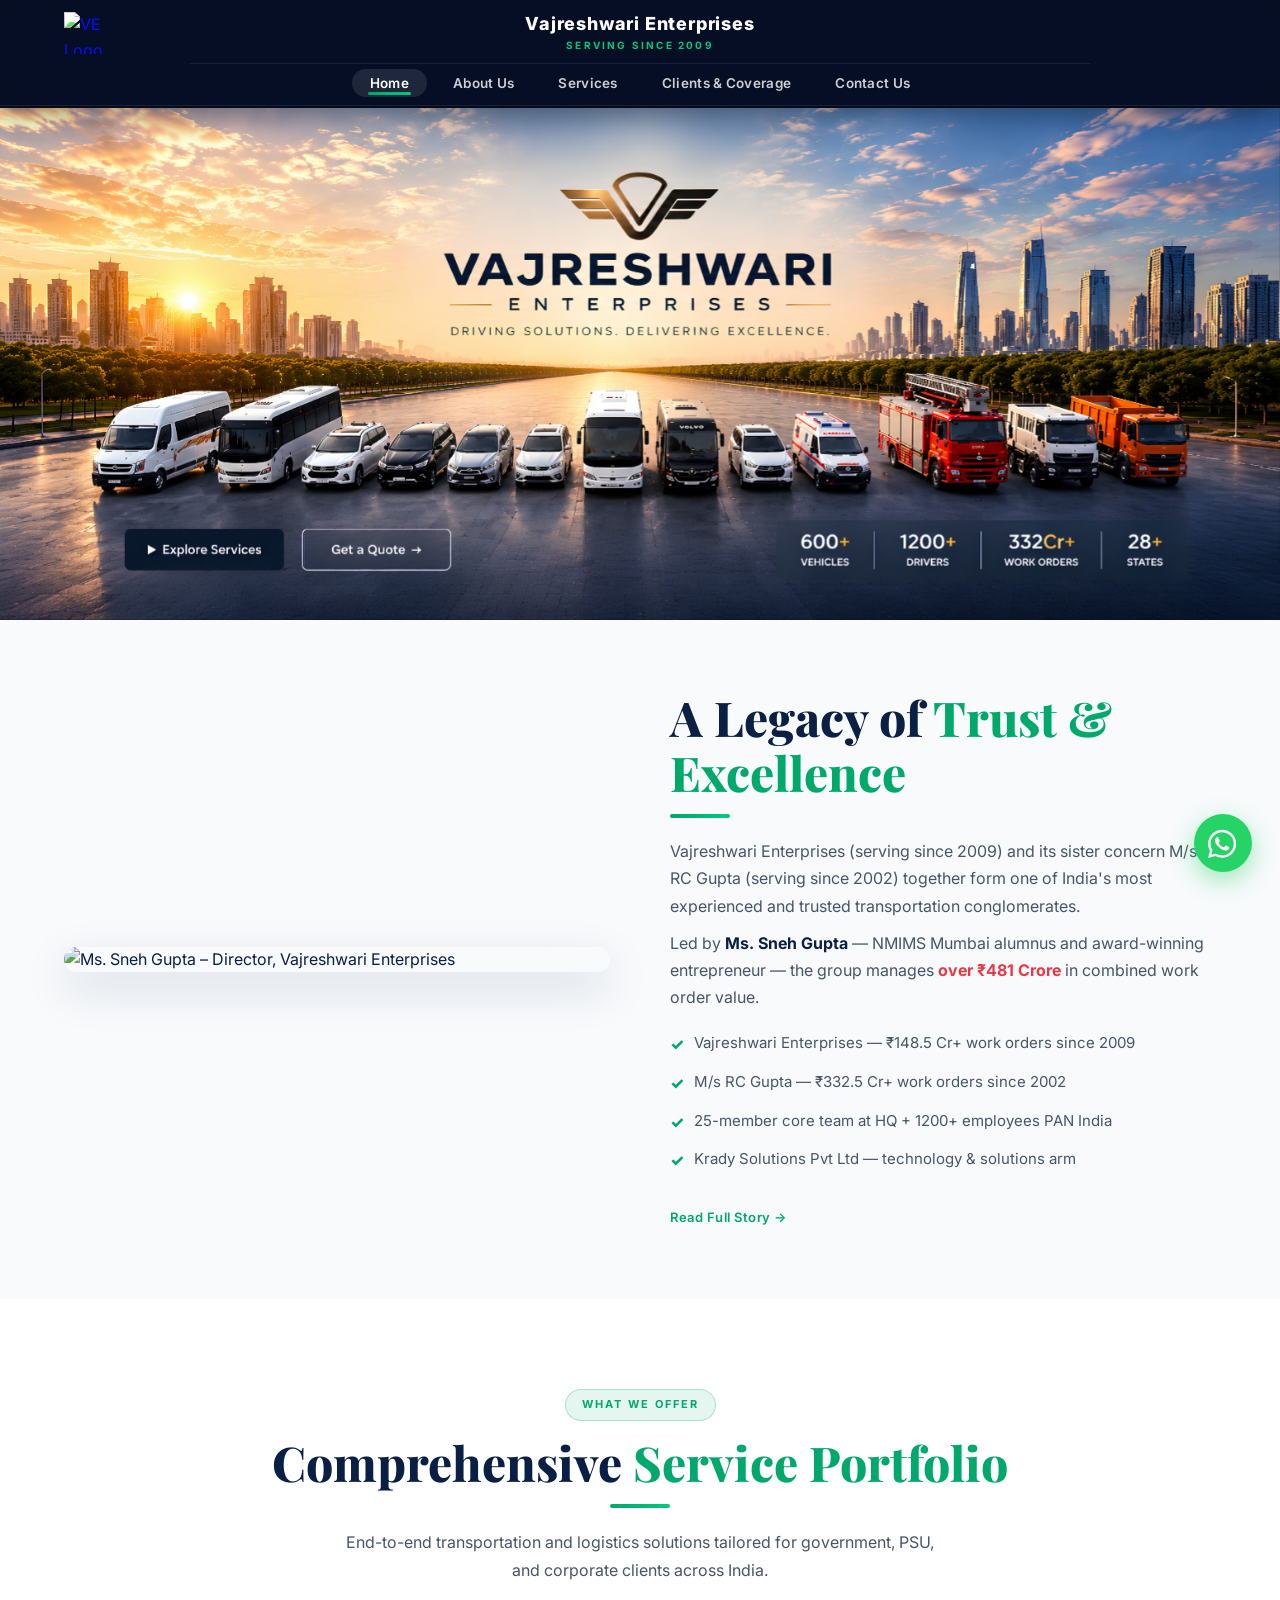
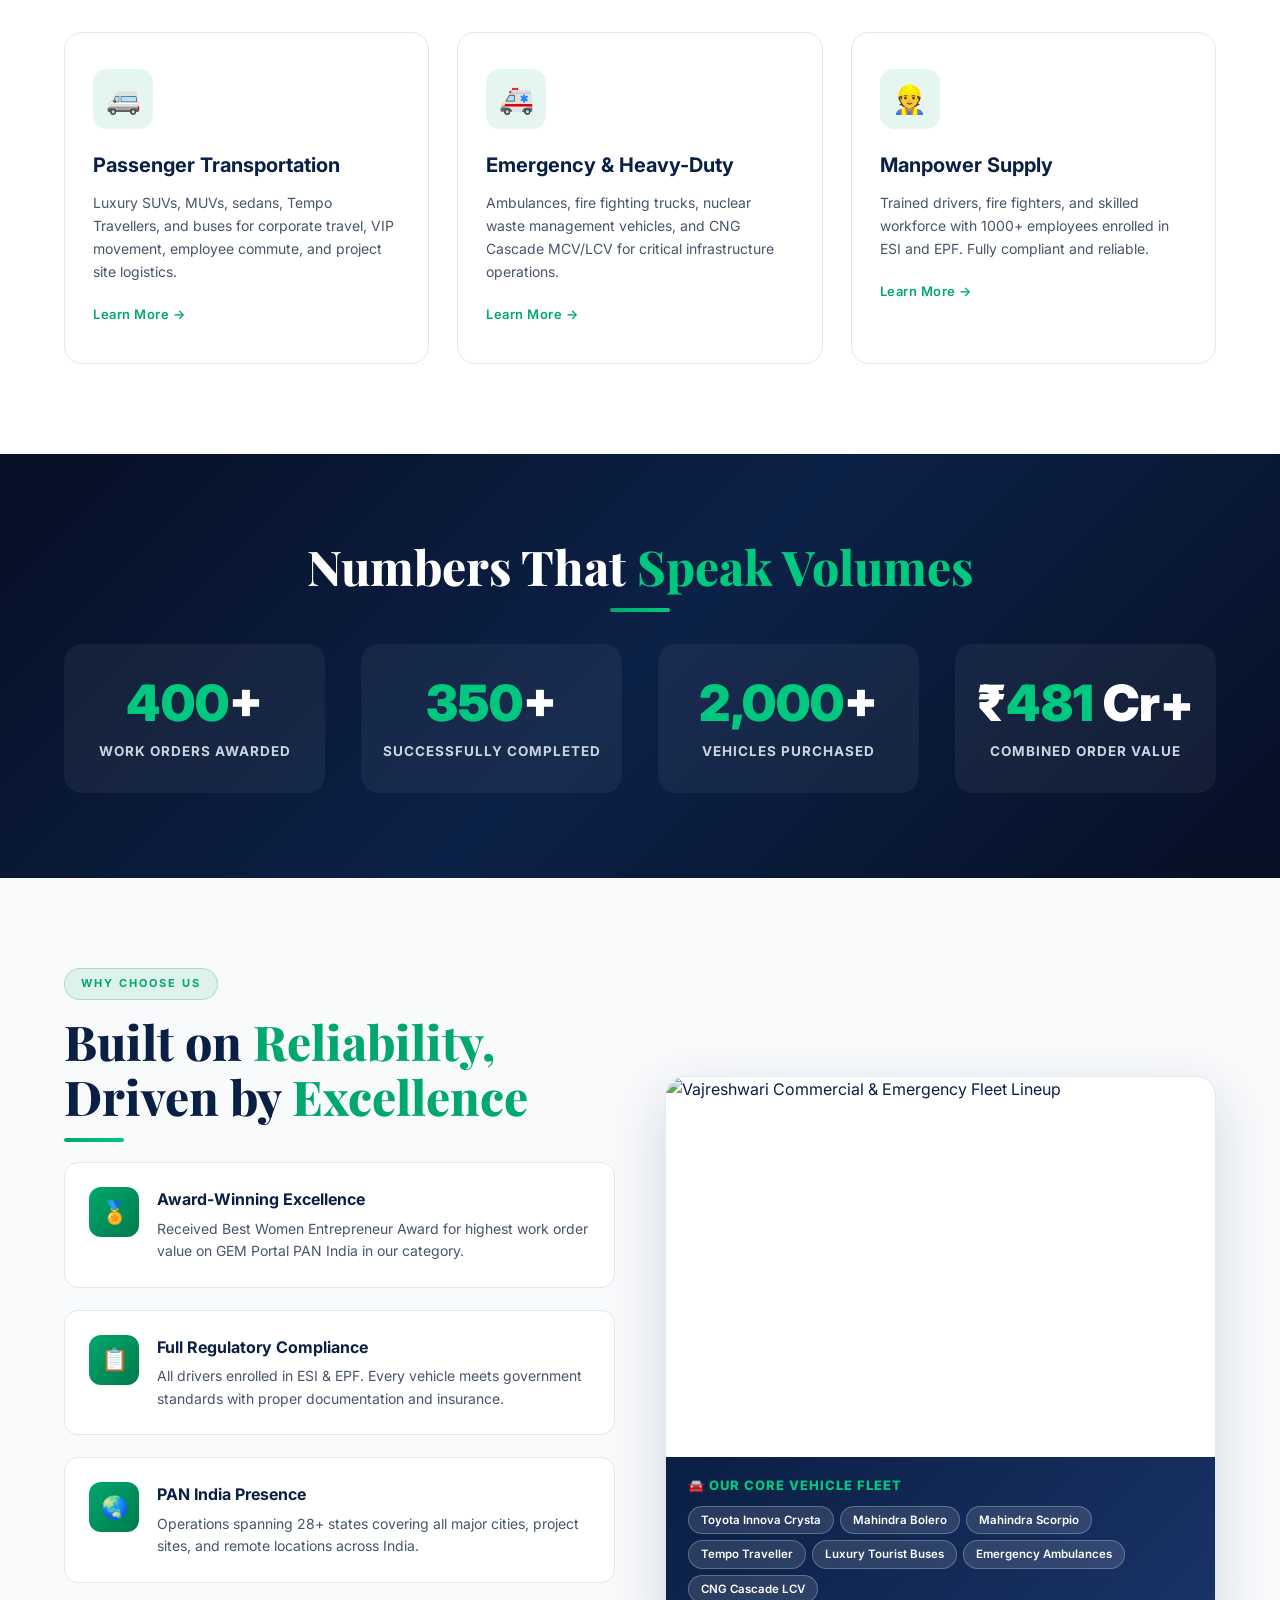
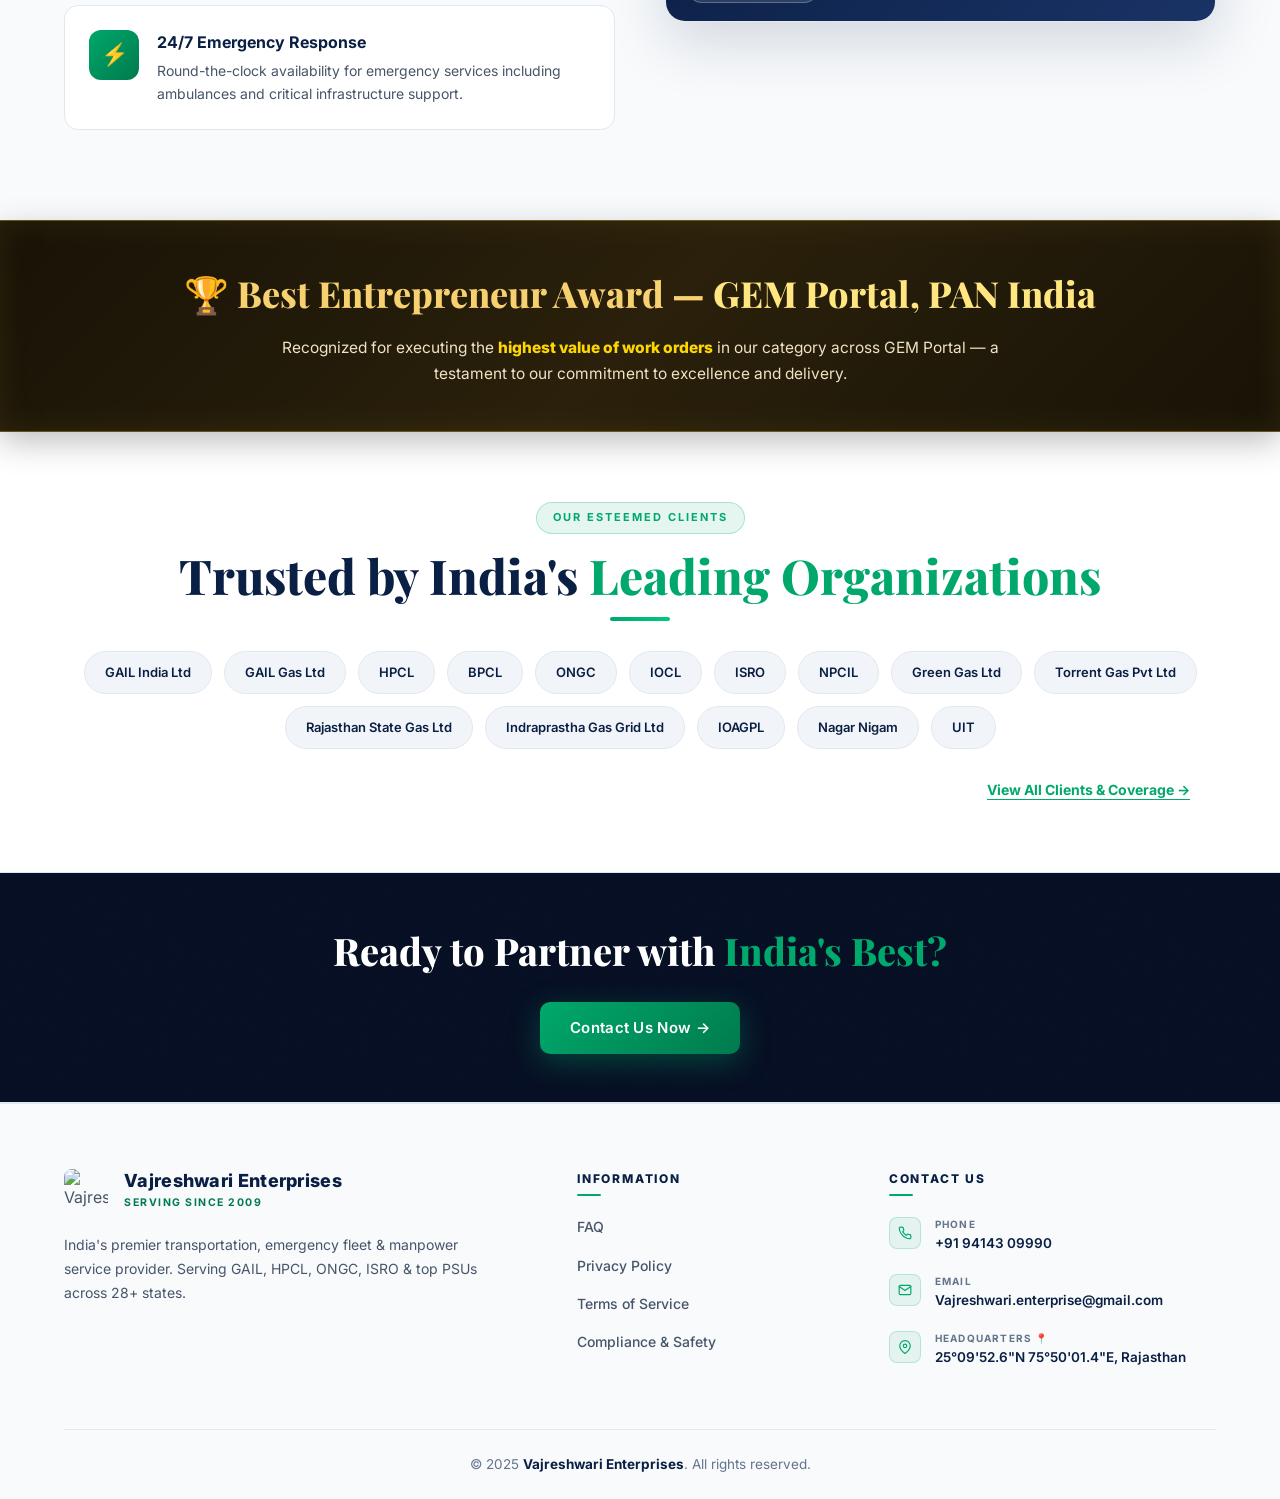
==== index.html @ 90430a12 "Fix text visibility and glassmorphic card styling for Numbers That Speak Volumes section" ====
<!DOCTYPE html>
<html lang="en">
<head>
<meta charset="UTF-8"/>
<meta name="viewport" content="width=device-width,initial-scale=1.0"/>
<meta name="color-scheme" content="light"/>
<meta name="supported-color-schemes" content="light"/>
<title>Vajreshwari Enterprises | Professional Transportation & Logistics</title>
<meta name="description" content="Vajreshwari Enterprises – India's trusted transportation, emergency vehicle & manpower services provider since 2009. 1200+ drivers, 600+ vehicles, PAN India coverage."/>
<link rel="stylesheet" href="styles.css"/>
<link rel="stylesheet" href="animations.css"/>
<style>
/* HERO — Clean Full HD Showcase */
.hero {
  position: relative;
  overflow: hidden;
  background: transparent;
  padding: 108px 0 0 0;
  margin-top: 0;
  width: 100%;
}
@media(max-width:768px) {
  .hero { padding-top: 70px; }
}

.hero-img-container {
  position: relative;
  width: 100%;
  max-width: 100%;
  overflow: hidden;
  line-height: 0;
  display: block;
}

.hero-img-hd {
  display: block;
  width: 100%;
  max-width: 100%;
  height: auto;
  object-fit: contain;
  object-position: center top;
  margin: 0 auto;
  border: 0;
  outline: 0;
  image-rendering: high-quality;
  transform: translate3d(0, 0, 0);
  -webkit-backface-visibility: hidden;
  backface-visibility: hidden;
}

/* Seamless Transparent Hotspot Overlay for Buttons */
.hero-hotspots-layer {
  position: absolute;
  inset: 0;
  pointer-events: none;
  z-index: 5;
  width: 100%;
  height: 100%;
}
.hero-hotspots-wrap {
  position: absolute;
  bottom: 9.7%;
  left: 9.75%;
  width: 25.5%;
  height: 8.2%;
  display: flex;
  justify-content: space-between;
  align-items: center;
  pointer-events: auto;
  box-sizing: border-box;
}
.hero-hotspot-item {
  display: block;
  width: 48.5%;
  height: 100%;
  border-radius: 8px;
  background: transparent;
  cursor: pointer;
  outline: none;
  border: none;
  text-decoration: none;
  transition: all 0.25s ease;
}
.hero-hotspot-item:hover {
  background: rgba(255, 255, 255, 0.12);
  box-shadow: 0 0 16px rgba(0, 201, 127, 0.35);
}

/* ABOUT STRIP */
.about-strip { background:#f8fafc; padding:70px 5%; }
.about-strip-grid { display:grid; grid-template-columns:1fr 1fr; gap:60px; align-items:center; max-width:1200px; margin:auto; }
.about-strip img { width:100%; border-radius:16px; box-shadow:0 20px 60px rgba(10,31,68,0.12); }
.sister-tag { background:rgba(230,57,70,0.08); border:1px solid rgba(230,57,70,0.2); color:#e63946; font-size:12px; font-weight:700; letter-spacing:2px; text-transform:uppercase; padding:5px 14px; border-radius:50px; display:inline-block; margin-bottom:12px; }
.check-list { list-style:none; margin:20px 0 30px; }
.check-list li { display:flex; align-items:flex-start; gap:10px; margin-bottom:12px; font-size:15px; color:#475569; }
.check-list li::before { content:'✓'; color:#00a86b; font-weight:800; font-size:16px; flex-shrink:0; margin-top:1px; }

/* SERVICES PREVIEW */
.services-preview { padding:90px 5%; }
.services-grid { display:grid; grid-template-columns:repeat(3,1fr); gap:28px; margin-top:10px; }
.svc-card { background:white; border:1px solid #e2e8f0; border-radius:18px; padding:36px 28px; transition:all 0.3s; position:relative; overflow:hidden; }
.svc-card::before { content:''; position:absolute; top:0;left:0;right:0; height:4px; background:linear-gradient(90deg,#00a86b,#00c97f); transform:scaleX(0); transform-origin:left; transition:transform 0.3s; }
.svc-card:hover { transform:translateY(-6px); box-shadow:0 20px 60px rgba(10,31,68,0.15); border-color:rgba(0,168,107,0.25); }
.svc-card:hover::before { transform:scaleX(1); }
.svc-icon { width:60px;height:60px; background:rgba(0,168,107,0.1); border-radius:14px; display:flex;align-items:center;justify-content:center; font-size:28px; margin-bottom:20px; transition:all 0.3s; }
.svc-card:hover .svc-icon { background:#00a86b; }
.svc-card h3 { font-size:20px; font-weight:700; color:#0a1f44; margin-bottom:10px; }
.svc-card p { font-size:14px; color:#475569; line-height:1.65; margin-bottom:18px; }
.svc-link { color:#00a86b; font-size:13px; font-weight:600; text-decoration:none; letter-spacing:0.5px; display:inline-flex; align-items:center; gap:6px; }
.svc-link:hover { gap:10px; }

/* COMPACT LIGHT BORDERLESS TRACK RECORD SECTION */
.stats-section {
  background: #f8fafc;
  padding: 55px 5%;
  border: none !important;
}

.stats-section .section-header {
  margin-bottom: 32px;
}

.stats-big-grid {
  display: grid;
  grid-template-columns: repeat(4, 1fr);
  gap: 36px;
  max-width: 1200px;
  margin: 0 auto;
}

.stat-big {
  background: transparent;
  padding: 16px 12px;
  text-align: center;
  border: none !important;
  box-shadow: none !important;
  transition: transform 0.25s ease;
}

.stat-big:hover {
  transform: translateY(-4px);
}

.stat-big .num {
  font-size: clamp(34px, 3.8vw, 48px);
  font-weight: 900;
  color: #0a1f44;
  line-height: 1.15;
  margin-bottom: 10px;
  white-space: nowrap;
}

.stat-big .num em {
  color: #00a86b;
  font-style: normal;
}

.stat-big .lbl {
  font-size: 13.5px;
  font-weight: 700;
  color: #475569;
  text-transform: uppercase;
  letter-spacing: 0.6px;
  line-height: 1.5;
  margin: 0;
  word-break: break-word;
}

/* WHY US */
.why-us { padding:90px 5%; background:#f8fafc; }
.why-grid { display:grid; grid-template-columns:1fr 1fr; gap:50px; align-items:center; }
.why-items { display:flex; flex-direction:column; gap:22px; }
.why-item { display:flex; gap:18px; align-items:flex-start; background:white; padding:24px; border-radius:14px; border:1px solid #e2e8f0; transition:all 0.3s; }
.why-item:hover { border-color:#00a86b; box-shadow:0 8px 30px rgba(0,168,107,0.12); }
.why-item .wi-icon { width:50px;height:50px; background:linear-gradient(135deg,#00a86b,#007a4d); border-radius:12px; display:flex;align-items:center;justify-content:center; font-size:22px; flex-shrink:0; }
.why-item h4 { font-size:16px; font-weight:700; color:#0a1f44; margin-bottom:5px; }
.why-item p { font-size:14px; color:#475569; line-height:1.6; }
.why-img-card {
  position: relative;
  border-radius: 20px;
  overflow: hidden;
  box-shadow: 0 20px 60px rgba(10,31,68,0.16);
  border: 1px solid #e2e8f0;
  background: white;
}
.why-fleet-img {
  width: 100%;
  height: 380px;
  object-fit: cover;
  object-position: center;
  display: block;
}
.why-fleet-legend {
  background: linear-gradient(135deg, #0a1f44, #1a3366);
  padding: 18px 22px;
  color: white;
}
.why-fleet-legend .legend-title {
  font-size: 13px;
  font-weight: 800;
  color: #00c97f;
  text-transform: uppercase;
  letter-spacing: 1px;
  margin-bottom: 10px;
}
.legend-chips {
  display: flex;
  flex-wrap: wrap;
  gap: 6px;
}
.lchip {
  background: rgba(255,255,255,0.12);
  border: 1px solid rgba(255,255,255,0.25);
  color: white;
  font-size: 11.5px;
  font-weight: 600;
  padding: 4px 12px;
  border-radius: 50px;
}

/* EXECUTIVE GOLDEN AWARD BANNER */
.award-banner {
  background: linear-gradient(135deg, #181307 0%, #2a200b 50%, #181307 100%) !important;
  border-top: 1px solid rgba(212, 175, 55, 0.4) !important;
  border-bottom: 1px solid rgba(212, 175, 55, 0.4) !important;
  box-shadow: inset 0 0 30px rgba(212, 175, 55, 0.1), 0 10px 30px rgba(0, 0, 0, 0.25) !important;
  padding: 44px 5% !important;
  text-align: center !important;
  position: relative !important;
}

.award-banner h2 {
  font-family: 'Playfair Display', serif !important;
  font-size: clamp(22px, 3.2vw, 36px) !important;
  color: #f7d070 !important;
  font-weight: 800 !important;
  margin-bottom: 12px !important;
}

.award-banner h2 span {
  color: #ffe680 !important;
}

.award-banner p {
  color: #f0e2c3 !important;
  font-size: 15.5px !important;
  max-width: 740px !important;
  margin: 0 auto !important;
  line-height: 1.7 !important;
}

.award-banner p strong {
  color: #ffd700 !important;
  font-weight: 800 !important;
}

/* CLIENTS STRIP */
.clients-strip { padding:70px 5%; text-align:center; }
.clients-logos { display:flex; flex-wrap:wrap; gap:12px; justify-content:center; margin-top:30px; }
.client-chip { background:#f1f5f9; border:1px solid #e2e8f0; border-radius:50px; padding:10px 20px; font-size:13px; font-weight:600; color:#0a1f44; transition:all 0.3s; white-space:nowrap; }
.client-chip:hover { background:#0a1f44; color:white; border-color:#0a1f44; transform:translateY(-2px); }
.client-link-underline {
  color: #00a86b;
  font-size: 14px;
  font-weight: 700;
  text-decoration: underline;
  text-underline-offset: 4px;
  transition: all 0.25s ease;
  display: inline-flex;
  align-items: center;
  gap: 4px;
}
.client-link-underline:hover {
  color: #0a1f44;
  gap: 8px;
}

/* CTA SECTION - MINIMAL LIGHT THEME */
.cta-section { background:#f8fafc; padding:48px 5%; text-align:center; position:relative; border-top:1px solid #e2e8f0; }
.cta-section h2 { font-family:'Playfair Display',serif; font-size:clamp(24px,3.5vw,38px); color:#0a1f44; margin-bottom:20px; font-weight:800; }
.cta-section h2 span { color:#00a86b; }
.cta-btns { display:flex; justify-content:center; }

@media(max-width:900px){
  .about-strip-grid,.why-grid{grid-template-columns:1fr;}
  .services-grid{grid-template-columns:1fr 1fr;}
  .stats-big-grid{grid-template-columns:repeat(2,1fr);}
}
@media(max-width:768px){
  .about-strip-grid{grid-template-columns:1fr;}
  .about-strip-grid img{max-height:300px;object-fit:cover;}
  .why-grid{grid-template-columns:1fr;}
  .award-banner{padding:40px 5%;}
}
@media(max-width:640px){
  .services-grid{grid-template-columns:1fr;}
  .stats-big-grid{grid-template-columns:1fr; gap:16px;}
  .stat-big{padding:24px 20px;}
  .stats-trust-strip{border-radius:20px; flex-direction:column; text-align:center;}
  .cta-btns{flex-direction:column;align-items:center;}
  .cta-btns .btn{width:100%;justify-content:center;max-width:100%;}
  .clients-logos{gap:8px;}
  .client-chip{font-size:12px;padding:8px 14px;}
}

</style>
</head>
<body>
<div id="scroll-progress"></div>
<a href="https://wa.me/919414309990?text=Hello%20Vajreshwari%20Enterprises%2C%20I%20would%20like%20to%20inquire%20about%20your%20services." target="_blank" rel="noopener noreferrer" id="whatsapp-float">
  <svg width="34" height="34" viewBox="0 0 24 24" fill="none" xmlns="http://www.w3.org/2000/svg">
    <path fill-rule="evenodd" clip-rule="evenodd" d="M18.403 5.597A9.873 9.873 0 0 0 11.39 2.686c-5.464 0-9.91 4.444-9.912 9.91 0 1.747.457 3.453 1.325 4.957L1.44 22.56l5.176-1.357a9.852 9.852 0 0 0 4.77 1.226h.004c5.462 0 9.908-4.446 9.91-9.911 0-2.645-1.03-5.132-2.897-6.992zm-7.013 15.187h-.003a8.212 8.212 0 0 1-4.187-1.144l-.3-.178-3.11.816.83-3.032-.196-.312a8.196 8.196 0 0 1-1.258-4.382c.002-4.526 3.684-8.208 8.212-8.208 2.191 0 4.252.854 5.801 2.404a8.156 8.156 0 0 1 2.402 5.803c-.002 4.528-3.684 8.21-8.21 8.21zm4.5-6.149c-.247-.124-1.463-.722-1.69-.804-.227-.083-.392-.124-.557.124-.165.247-.64.804-.784.97-.144.164-.288.185-.535.061-.247-.124-1.043-.385-1.987-1.226-.734-.655-1.23-1.465-1.374-1.712-.144-.247-.015-.38.109-.504.111-.11.247-.288.371-.432.124-.144.165-.247.247-.412.083-.165.042-.309-.02-.432-.062-.124-.557-1.34-.763-1.835-.201-.484-.406-.418-.557-.426-.144-.008-.309-.009-.474-.009s-.433.062-.659.309c-.227.247-.866.845-.866 2.062 0 1.216.886 2.391 1.01 2.556.124.165 1.744 2.663 4.226 3.734.59.255 1.051.407 1.411.521.593.188 1.132.161 1.558.097.475-.071 1.463-.598 1.669-1.175.206-.577.206-1.072.144-1.175-.062-.103-.227-.165-.474-.288z" fill="#FFFFFF"/>
  </svg>
</a>
<div class="page-wrapper">

<!-- NAV -->
<nav id="navbar">
  <a href="index.html" class="nav-logo">
    <img src="images/ve_logo.png" alt="VE Logo" style="height:42px;width:42px;object-fit:contain;border-radius:6px;"/>
    <div class="logo-text">
      <span class="logo-name">Vajreshwari Enterprises</span>
      <span class="logo-sub">Serving Since 2009</span>
    </div>
  </a>
  <ul class="nav-links" id="navLinks">
    <li><a href="index.html" class="active">Home</a></li>
    <li><a href="about.html">About Us</a></li>
    <li><a href="services.html">Services</a></li>
    <li><a href="clients.html">Clients &amp; Coverage</a></li>
    <li><a href="contact.html" class="nav-cta">Contact Us</a></li>
  </ul>
  <div class="hamburger" onclick="this.closest('nav').classList.toggle('open')">
    <span></span><span></span><span></span>
  </div>
</nav>

<!-- HERO SHOWCASE -->
<section class="hero">
  <div class="hero-img-container">
    <img src="images/hero_fleet_user.png" alt="Vajreshwari Enterprises – Official Fleet Showcase" class="hero-img-hd"/>
    <div class="hero-hotspots-layer">
      <div class="hero-hotspots-wrap">
        <a href="services.html" class="hero-hotspot-item" title="Explore Services" aria-label="Explore Services"></a>
        <a href="contact.html" class="hero-hotspot-item" title="Get a Quote" aria-label="Get a Quote"></a>
      </div>
    </div>
  </div>
</section>

<!-- ABOUT STRIP -->
<section class="about-strip">
  <div class="about-strip-grid">
    <img src="images/sneh_gupta_office.png" alt="Ms. Sneh Gupta – Director, Vajreshwari Enterprises" style="max-height:440px;object-fit:cover;object-position:center top;border-radius:18px;box-shadow:0 16px 45px rgba(10,31,68,0.15);"/>
    <div>
      <h2 class="section-title">A Legacy of <span>Trust &amp; Excellence</span></h2>
      <div class="divider"></div>
      <p style="color:#475569;line-height:1.7;margin-bottom:10px;">Vajreshwari Enterprises (serving since 2009) and its sister concern M/s RC Gupta (serving since 2002) together form one of India's most experienced and trusted transportation conglomerates.</p>
      <p style="color:#475569;line-height:1.7;margin-bottom:20px;">Led by <strong style="color:#0a1f44;">Ms. Sneh Gupta</strong> — NMIMS Mumbai alumnus and award-winning entrepreneur — the group manages <span class="highlight-red">over ₹481 Crore</span> in combined work order value.</p>
      <ul class="check-list">
        <li>Vajreshwari Enterprises — ₹148.5 Cr+ work orders since 2009</li>
        <li>M/s RC Gupta — ₹332.5 Cr+ work orders since 2002</li>
        <li>25-member core team at HQ + 1200+ employees PAN India</li>
        <li>Krady Solutions Pvt Ltd — technology &amp; solutions arm</li>
      </ul>
      <a href="about.html" class="svc-link">Read Full Story &rarr;</a>
    </div>
  </div>
</section>

<!-- SERVICES PREVIEW -->
<section class="services-preview">
  <div class="section-header center">
    <div class="section-tag">What We Offer</div>
    <h2 class="section-title">Comprehensive <span>Service Portfolio</span></h2>
    <div class="divider center"></div>
    <p class="section-subtitle">End-to-end transportation and logistics solutions tailored for government, PSU, and corporate clients across India.</p>
  </div>
  <div class="services-grid">
    <div class="svc-card">
      <div class="svc-icon">🚐</div>
      <h3>Passenger Transportation</h3>
      <p>Luxury SUVs, MUVs, sedans, Tempo Travellers, and buses for corporate travel, VIP movement, employee commute, and project site logistics.</p>
      <a href="services.html" class="svc-link">Learn More &rarr;</a>
    </div>
    <div class="svc-card">
      <div class="svc-icon">🚑</div>
      <h3>Emergency &amp; Heavy-Duty</h3>
      <p>Ambulances, fire fighting trucks, nuclear waste management vehicles, and CNG Cascade MCV/LCV for critical infrastructure operations.</p>
      <a href="services.html" class="svc-link">Learn More &rarr;</a>
    </div>
    <div class="svc-card">
      <div class="svc-icon">👷</div>
      <h3>Manpower Supply</h3>
      <p>Trained drivers, fire fighters, and skilled workforce with 1000+ employees enrolled in ESI and EPF. Fully compliant and reliable.</p>
      <a href="services.html" class="svc-link">Learn More &rarr;</a>
    </div>
  </div>
</section>

<!-- STATS / TRACK RECORD -->
<section class="stats-section">
  <div class="section-header center">
    <h2 class="section-title">Numbers That <span>Speak Volumes</span></h2>
    <div class="divider center"></div>
  </div>
  <div class="stats-big-grid">
    <div class="stat-big">
      <div class="num"><em>400</em>+</div>
      <div class="lbl">Work Orders Awarded</div>
    </div>
    <div class="stat-big">
      <div class="num"><em>350</em>+</div>
      <div class="lbl">Successfully Completed</div>
    </div>
    <div class="stat-big">
      <div class="num"><em>2,000</em>+</div>
      <div class="lbl">Vehicles Purchased</div>
    </div>
    <div class="stat-big">
      <div class="num">₹<em>481</em> Cr+</div>
      <div class="lbl">Combined Order Value</div>
    </div>
  </div>
</section>


<!-- WHY US -->
<section class="why-us">
  <div class="why-grid">
    <div>
      <div class="section-tag">Why Choose Us</div>
      <h2 class="section-title">Built on <span>Reliability,</span><br/>Driven by <span>Excellence</span></h2>
      <div class="divider"></div>
      <div class="why-items">
        <div class="why-item">
          <div class="wi-icon">🏅</div>
          <div>
            <h4>Award-Winning Excellence</h4>
            <p>Received Best Women Entrepreneur Award for highest work order value on GEM Portal PAN India in our category.</p>
          </div>
        </div>
        <div class="why-item">
          <div class="wi-icon">📋</div>
          <div>
            <h4>Full Regulatory Compliance</h4>
            <p>All drivers enrolled in ESI & EPF. Every vehicle meets government standards with proper documentation and insurance.</p>
          </div>
        </div>
        <div class="why-item">
          <div class="wi-icon">🌏</div>
          <div>
            <h4>PAN India Presence</h4>
            <p>Operations spanning 28+ states covering all major cities, project sites, and remote locations across India.</p>
          </div>
        </div>
        <div class="why-item">
          <div class="wi-icon">⚡</div>
          <div>
            <h4>24/7 Emergency Response</h4>
            <p>Round-the-clock availability for emergency services including ambulances and critical infrastructure support.</p>
          </div>
        </div>
      </div>
    </div>
    <div class="why-img">
      <div class="why-img-card">
        <img src="images/why_us_fleet.png" alt="Vajreshwari Commercial &amp; Emergency Fleet Lineup" class="why-fleet-img"/>
        <div class="why-fleet-legend">
          <div class="legend-title">🚘 Our Core Vehicle Fleet</div>
          <div class="legend-chips">
            <span class="lchip">Toyota Innova Crysta</span>
            <span class="lchip">Mahindra Bolero</span>
            <span class="lchip">Mahindra Scorpio</span>
            <span class="lchip">Tempo Traveller</span>
            <span class="lchip">Luxury Tourist Buses</span>
            <span class="lchip">Emergency Ambulances</span>
            <span class="lchip">CNG Cascade LCV</span>
          </div>
        </div>
      </div>
    </div>
  </div>
</section>

<!-- AWARD BANNER -->
<div class="award-banner">
  <h2>🏆 Best Entrepreneur Award — <span>GEM Portal, PAN India</span></h2>
  <p>Recognized for executing the <strong>highest value of work orders</strong> in our category across GEM Portal — a testament to our commitment to excellence and delivery.</p>
</div>

<!-- CLIENTS STRIP -->
<section class="clients-strip">
  <div class="section-tag">Our Esteemed Clients</div>
  <h2 class="section-title">Trusted by India's <span>Leading Organizations</span></h2>
  <div class="divider center"></div>
  <div class="clients-logos">
    <div class="client-chip">GAIL India Ltd</div>
    <div class="client-chip">GAIL Gas Ltd</div>
    <div class="client-chip">HPCL</div>
    <div class="client-chip">BPCL</div>
    <div class="client-chip">ONGC</div>
    <div class="client-chip">IOCL</div>
    <div class="client-chip">ISRO</div>
    <div class="client-chip">NPCIL</div>
    <div class="client-chip">Green Gas Ltd</div>
    <div class="client-chip">Torrent Gas Pvt Ltd</div>
    <div class="client-chip">Rajasthan State Gas Ltd</div>
    <div class="client-chip">Indraprastha Gas Grid Ltd</div>
    <div class="client-chip">IOAGPL</div>
    <div class="client-chip">Nagar Nigam</div>
    <div class="client-chip">UIT</div>
  </div>
  <div style="text-align:right;margin-top:28px;max-width:1100px;margin-left:auto;margin-right:auto;">
    <a href="clients.html" class="client-link-underline">View All Clients &amp; Coverage &rarr;</a>
  </div>
</section>

<!-- CTA -->
<section class="cta-section">
  <h2>Ready to Partner with <span>India's Best?</span></h2>
  <div class="cta-btns">
    <a href="contact.html" class="btn btn-primary">Contact Us Now &rarr;</a>
  </div>
</section>

<!-- FOOTER -->
<footer class="creative-footer">
  <div class="creative-footer-wrap">
    
    <!-- Main 3-Column Grid -->
    <div class="footer-grid">

      <!-- Column 1: Brand Info -->
      <div class="f-brand-col">
        <div class="f-brand-header">
          <img src="images/ve_logo.png" alt="Vajreshwari Enterprises Logo" class="f-logo-img"/>
          <div>
            <div class="f-brand-name">Vajreshwari Enterprises</div>
            <div class="f-brand-sub">Serving Since 2009</div>
          </div>
        </div>
        <p class="f-brand-desc">India&#39;s premier transportation, emergency fleet &amp; manpower service provider. Serving GAIL, HPCL, ONGC, ISRO &amp; top PSUs across 28+ states.</p>
      </div>

      <!-- Column 2: Information & Legal -->
      <div>
        <div class="f-col-title">Information</div>
        <ul class="f-links">
          <li><a href="contact.html#faq">FAQ</a></li>
          <li><a href="contact.html#privacy">Privacy Policy</a></li>
          <li><a href="contact.html#terms">Terms of Service</a></li>
          <li><a href="about.html#compliance">Compliance &amp; Safety</a></li>
        </ul>
      </div>

      <!-- Column 3: Contact Info -->
      <div>
        <div class="f-col-title">Contact Us</div>
        <div class="f-contact-list">
          <a href="tel:+919414309990" class="f-contact-item">
            <div class="f-contact-icon">
              <svg width="14" height="14" viewBox="0 0 24 24" fill="none" stroke="#00a86b" stroke-width="2" stroke-linecap="round" stroke-linejoin="round">
                <path d="M22 16.92v3a2 2 0 0 1-2.18 2 19.79 19.79 0 0 1-8.63-3.07 19.5 19.5 0 0 1-6-6 19.79 19.79 0 0 1-3.07-8.67A2 2 0 0 1 4.11 2h3a2 2 0 0 1 2 1.72 12.84 12.84 0 0 0 .7 2.81 2 2 0 0 1-.45 2.11L8.09 9.91a16 16 0 0 0 6 6l1.27-1.27a2 2 0 0 1 2.11-.45 12.84 12.84 0 0 0 2.81.7A2 2 0 0 1 22 16.92z"/>
              </svg>
            </div>
            <div class="f-contact-text">
              <span class="f-contact-lbl">Phone</span>
              <span class="f-contact-val">+91 94143 09990</span>
            </div>
          </a>
          <a href="mailto:Vajreshwari.enterprise@gmail.com" class="f-contact-item">
            <div class="f-contact-icon">
              <svg width="14" height="14" viewBox="0 0 24 24" fill="none" stroke="#00a86b" stroke-width="2" stroke-linecap="round" stroke-linejoin="round">
                <path d="M4 4h16c1.1 0 2 .9 2 2v12c0 1.1-.9 2-2 2H4c-1.1 0-2-.9-2-2V6c0-1.1.9-2 2-2z"/>
                <polyline points="22,6 12,13 2,6"/>
              </svg>
            </div>
            <div class="f-contact-text">
              <span class="f-contact-lbl">Email</span>
              <span class="f-contact-val">Vajreshwari.enterprise@gmail.com</span>
            </div>
          </a>
          <a href="https://www.google.com/maps/place/25%C2%B009'52.6%22N+75%C2%B050'01.4%22E/@25.1645985,75.8311348,17z/data=!3m1!4b1!4m4!3m3!8m2!3d25.1645985!4d75.8337097?hl=en&amp;entry=ttu" target="_blank" rel="noopener noreferrer" class="f-contact-item">
            <div class="f-contact-icon">
              <svg width="14" height="14" viewBox="0 0 24 24" fill="none" stroke="#00a86b" stroke-width="2" stroke-linecap="round" stroke-linejoin="round">
                <path d="M21 10c0 7-9 13-9 13s-9-6-9-13a9 9 0 0 1 18 0z"/>
                <circle cx="12" cy="10" r="3"/>
              </svg>
            </div>
            <div class="f-contact-text">
              <span class="f-contact-lbl">Headquarters 📍</span>
              <span class="f-contact-val">25°09'52.6"N 75°50'01.4"E, Rajasthan</span>
            </div>
          </a>
        </div>
      </div>

    </div>

    <!-- Bottom Bar -->
    <div class="f-bottom-bar">
      <div class="f-copyright">&copy; 2025 <strong>Vajreshwari Enterprises</strong>. All rights reserved.</div>
    </div>

  </div>
</footer>
</div>
<script>window.addEventListener("scroll",function(){document.getElementById("navbar").classList.toggle("scrolled",window.scrollY>50);});var obs=new IntersectionObserver(function(entries){entries.forEach(function(e){if(e.isIntersecting)e.target.classList.add("visible");});},{threshold:0.12});document.querySelectorAll(".reveal,.reveal-left,.reveal-right").forEach(function(el){obs.observe(el);});</script>
<script src="main.js"></script>

</body>
</html>
---- styles.css ----
@import url('https://fonts.googleapis.com/css2?family=Inter:wght@300;400;500;600;700;800;900&family=Playfair+Display:wght@700;800;900&display=swap');

:root, html, body {
  color-scheme: light !important;
  supported-color-schemes: light !important;
  --navy: #0a1f44;
  --navy-dark: #060f24;
  --navy-mid: #112255;
  --navy-light: #1a3366;
  --green: #00a86b;
  --green-light: #00c97f;
  --green-dark: #007a4d;
  --red: #e63946;
  --white: #ffffff;
  --off-white: #f8fafc;
  --gray-100: #f1f5f9;
  --gray-200: #e2e8f0;
  --gray-400: #94a3b8;
  --gray-600: #475569;
  --shadow-sm: 0 2px 8px rgba(10,31,68,0.08);
  --shadow-md: 0 8px 32px rgba(10,31,68,0.14);
  --shadow-lg: 0 20px 60px rgba(10,31,68,0.2);
  --shadow-green: 0 8px 30px rgba(0,168,107,0.35);
  --radius: 12px;
  --radius-lg: 20px;
  --transition: all 0.35s cubic-bezier(0.4,0,0.2,1);
}

*, *::before, *::after {
  box-sizing: border-box;
  margin: 0;
  padding: 0;
  max-width: 100%;
}

html, body {
  scroll-behavior: smooth;
  font-family: 'Inter', sans-serif;
  background-color: #ffffff !important;
  color: #0a1f44 !important;
  line-height: 1.6;
  overflow-x: hidden !important;
  width: 100%;
}

/* Force light mode globally — completely blocking browser auto-dark mode or OS color inversion */
:root, html, body {
  color-scheme: light !important;
  supported-color-schemes: light !important;
  forced-color-adjust: none !important;
  -webkit-text-size-adjust: 100%;
}

@media (prefers-color-scheme: dark) {
  :root, html, body {
    color-scheme: light !important;
    background-color: #ffffff !important;
    color: #0a1f44 !important;
  }
  .page-wrapper, .why-us, .about-strip, .services-preview, .client-cats, .coverage-section, .contact-main {
    background-color: #ffffff !important;
  }
  .svc-card, .client-card, .info-card, .value-card, .contact-form-wrap, .why-item, .journey-card, .wc-card {
    background-color: #ffffff !important;
    color: #0a1f44 !important;
    border-color: #e2e8f0 !important;
  }
  /* Scope light container text colors strictly to avoid overriding dark cards */
  .svc-card p, .client-desc, .why-item p, .jc-desc, .info-card p, .wc-card p, .value-card p {
    color: #475569 !important;
  }
  .svc-card h3, .client-card h3, .info-card h4, .wc-card h4, .value-card h3, .why-item h4 {
    color: #0a1f44 !important;
  }
  .section-title span, .logo-sub, .highlight-green {
    color: #00a86b !important;
  }
}

/* Dark section & card safeguards — guarantees brilliant readable text regardless of theme/browser */
.stats-section, .cta-section, .hero, .about-hero, .page-hero, .director-card, .map-embed, .achievement-strip {
  background-color: #060f24 !important;
  background: #060f24 !important;
  color: #ffffff !important;
}
.stats-section *, .cta-section *, .hero *, .about-hero *, .page-hero *, .director-card *, .map-embed *, .achievement-strip * {
  forced-color-adjust: none;
}
.stats-section .section-title, .cta-section h2, .about-hero h1, .page-hero h1, .director-card h4, .director-card .name, .map-embed h3, .ach-card h3 {
  color: #ffffff !important;
}
.stats-section p, .cta-section p, .about-hero p, .page-hero p, .map-embed p, .ach-card p {
  color: rgba(255,255,255,0.85) !important;
}
.ach-card {
  background: #0c2147 !important;
  border: 1px solid rgba(255,255,255,0.15) !important;
  color: #ffffff !important;
}
.ach-card h3 {
  color: #ffffff !important;
}
.ach-card p {
  color: rgba(255,255,255,0.85) !important;
}
.ach-card .sn-year-lbl {
  font-size: 38px;
  font-weight: 900;
  color: #00c97f !important;
  line-height: 1;
  margin-bottom: 6px;
}
/* ===== STATS SECTION (NUMBERS THAT SPEAK VOLUMES) ===== */
.stats-section {
  background: linear-gradient(135deg, #060f24 0%, #0c2147 50%, #060f24 100%) !important;
  padding: 85px 5% !important;
  color: #ffffff !important;
}
.stats-section .section-title {
  color: #ffffff !important;
}
.stats-section .section-title span {
  color: #00c97f !important;
}
.stat-big {
  background: rgba(255, 255, 255, 0.05) !important;
  border: 1px solid rgba(255, 255, 255, 0.15) !important;
  border-radius: 18px !important;
  padding: 32px 20px !important;
  text-align: center !important;
  transition: all 0.3s ease !important;
  box-shadow: 0 8px 30px rgba(0, 0, 0, 0.25) !important;
}
.stat-big:hover {
  transform: translateY(-6px) !important;
  border-color: rgba(0, 201, 127, 0.5) !important;
  background: rgba(255, 255, 255, 0.08) !important;
  box-shadow: 0 16px 40px rgba(0, 201, 127, 0.18) !important;
}
.stat-big .num {
  font-size: clamp(34px, 4vw, 50px) !important;
  font-weight: 900 !important;
  color: #ffffff !important;
  line-height: 1.1 !important;
  margin-bottom: 10px !important;
  white-space: nowrap !important;
}
.stat-big .num em {
  color: #00c97f !important;
  font-style: normal !important;
}
.stat-big .lbl {
  font-size: 13.5px !important;
  font-weight: 700 !important;
  color: #cbd5e1 !important;
  text-transform: uppercase !important;
  letter-spacing: 1px !important;
  line-height: 1.5 !important;
  margin: 0 !important;
}

/* ===== 2-TIER CENTERED EXECUTIVE NAVBAR ===== */
nav {
  position: fixed; top: 0; left: 0; right: 0; z-index: 1000;
  padding: 14px 5% 10px;
  display: flex;
  flex-direction: column;
  align-items: center;
  justify-content: center;
  gap: 10px;
  background: rgba(6, 15, 36, 0.96);
  backdrop-filter: blur(20px) saturate(180%);
  -webkit-backdrop-filter: blur(20px) saturate(180%);
  border-bottom: 1px solid rgba(255, 255, 255, 0.08);
  box-shadow: 0 8px 30px rgba(0, 0, 0, 0.4);
  transition: var(--transition);
}
nav.scrolled {
  padding: 8px 5% 6px;
  background: rgba(6, 15, 36, 0.99);
  box-shadow: 0 12px 35px rgba(0, 0, 0, 0.6);
}

/* ROW 1: FAR LEFT LOGO IMAGE & CENTERED COMPANY NAME */
.nav-logo {
  display: flex;
  align-items: center;
  justify-content: center;
  width: 100%;
  max-width: 1200px;
  position: relative;
  text-decoration: none;
}
.nav-logo img, .nav-logo .logo-icon {
  position: absolute;
  left: 0;
  top: 50%;
  transform: translateY(-50%);
  mix-blend-mode: screen;
  filter: brightness(1.2) contrast(1.1);
  border-radius: 0 !important;
  background: transparent !important;
}
.logo-icon {
  width: 42px; height: 42px;
  background: linear-gradient(135deg, #007a4d, #00a86b);
  border-radius: 10px; display: flex; align-items: center; justify-content: center;
  font-size: 15px; font-weight: 900; color: white; letter-spacing: -0.5px;
  transition: var(--transition);
  box-shadow: 0 4px 14px rgba(0, 168, 107, 0.4);
}
.nav-logo:hover .logo-icon { transform: translateY(-50%) rotate(-5deg) scale(1.08); }
.logo-text { display: flex; flex-direction: column; text-align: center; margin: 0 auto; }
.logo-name { font-size: 18px; font-weight: 800; color: #ffffff !important; letter-spacing: 0.8px; line-height: 1.1; }
.logo-sub { font-size: 10px; color: #00c97f !important; font-weight: 700; letter-spacing: 2.2px; text-transform: uppercase; margin-top: 3px; }

/* ROW 2: CENTERED NAVIGATION LINKS ROW IN NEXT LINE */
.nav-links {
  display: flex;
  align-items: center;
  justify-content: center;
  gap: 8px;
  list-style: none;
  margin: 0;
  padding: 6px 16px 0;
  border-top: 1px solid rgba(255, 255, 255, 0.08);
  width: 100%;
  max-width: 900px;
}
.nav-links a {
  color: rgba(255, 255, 255, 0.8) !important; text-decoration: none; font-size: 13.5px;
  font-weight: 600; padding: 6px 18px; border-radius: 50px;
  transition: var(--transition); letter-spacing: 0.3px; position: relative;
}
.nav-links a::after {
  content: ''; position: absolute; bottom: 2px; left: 50%; right: 50%;
  height: 2.5px; background: linear-gradient(90deg, #00a86b, #00c97f); border-radius: 2px; transition: var(--transition);
}
.nav-links a:hover::after, .nav-links a.active::after { left: 16px; right: 16px; }
.nav-links a:hover, .nav-links a.active { color: #ffffff !important; background: rgba(255, 255, 255, 0.1); }

.nav-cta {
  background: transparent !important;
  box-shadow: none !important;
}

.hamburger { display: none; flex-direction: column; gap: 5px; cursor: pointer; padding: 6px; border-radius: 6px; transition: var(--transition); }
.hamburger:hover { background: rgba(255,255,255,0.1); }
.hamburger span { display: block; width: 24px; height: 2px; background: #ffffff; border-radius: 2px; transition: var(--transition); }
nav.open .hamburger span:nth-child(1) { transform: rotate(45deg) translate(5px,5px); }
nav.open .hamburger span:nth-child(2) { opacity: 0; transform: scaleX(0); }
nav.open .hamburger span:nth-child(3) { transform: rotate(-45deg) translate(5px,-5px); }

/* MOBILE RESPONSIVE NAV ADJUSTMENT */
@media(max-width:768px) {
  nav {
    flex-direction: row;
    justify-content: space-between;
    padding: 12px 5%;
  }
  .nav-links {
    display: none; flex-direction: column; position: fixed;
    top: 70px; left: 0; right: 0; background: rgba(6, 15, 36, 0.99);
    padding: 18px 5% 26px; gap: 6px; border-bottom: 1px solid rgba(255, 255, 255, 0.1);
    border-top: none;
    backdrop-filter: blur(20px); box-shadow: 0 16px 40px rgba(0,0,0,0.5);
  }
  nav.open .nav-links { display: flex; }
  .hamburger { display: flex; }
}

/* ===== PAGE WRAPPER ===== */
.page-wrapper { padding-top: 0; }

@media(max-width:768px) {
  .page-wrapper { padding-top: 0; }
}

/* ===== SECTIONS ===== */
section { padding: 90px 5%; }
.section-inner { max-width: 1300px; margin: 0 auto; }

.section-tag {
  display: inline-flex; align-items: center; gap: 8px;
  background: rgba(0,168,107,0.1); border: 1px solid rgba(0,168,107,0.25);
  color: var(--green); font-size: 11px; font-weight: 700; letter-spacing: 2px;
  text-transform: uppercase; padding: 6px 16px; border-radius: 50px; margin-bottom: 14px;
}

.section-title {
  font-family: 'Playfair Display', serif;
  font-size: clamp(28px, 4vw, 48px); font-weight: 800; color: var(--navy);
  line-height: 1.15; margin-bottom: 14px;
}
.section-title span { color: var(--green); }
.section-subtitle { font-size: 16px; color: var(--gray-600); max-width: 600px; line-height: 1.75; margin-bottom: 48px; }

.section-header { margin-bottom: 48px; }
.section-header.center { text-align: center; }
.section-header.center .section-subtitle { margin: 0 auto 48px; }

.divider { width: 60px; height: 4px; background: linear-gradient(90deg, var(--green), var(--green-light)); border-radius: 4px; margin-bottom: 20px; }
.divider.center { margin: 0 auto 20px; }

/* ===== BUTTONS ===== */
.btn {
  display: inline-flex; align-items: center; gap: 9px;
  padding: 14px 30px; border-radius: 10px; font-size: 15px;
  font-weight: 600; cursor: pointer; border: none;
  text-decoration: none; transition: var(--transition); letter-spacing: 0.3px;
}
.btn-primary {
  background: linear-gradient(135deg, var(--green), var(--green-dark));
  color: white; box-shadow: var(--shadow-green);
}
.btn-primary:hover { transform: translateY(-3px); box-shadow: 0 12px 35px rgba(0,168,107,0.5); filter: brightness(1.05); }
.btn-outline { background: transparent; color: var(--white); border: 2px solid rgba(255,255,255,0.35); }
.btn-outline:hover { background: rgba(255,255,255,0.1); border-color: white; transform: translateY(-2px); }
.btn-navy { background: var(--navy); color: white; box-shadow: var(--shadow-md); }
.btn-navy:hover { background: var(--navy-light); transform: translateY(-3px); box-shadow: var(--shadow-lg); }
.btn-ghost { background: rgba(255,255,255,0.08); color: white; border: 1px solid rgba(255,255,255,0.15); }
.btn-ghost:hover { background: rgba(255,255,255,0.15); transform: translateY(-2px); }

/* ===== CARDS ===== */
.card {
  background: white; border-radius: var(--radius-lg);
  border: 1px solid var(--gray-200); overflow: hidden;
  transition: var(--transition); box-shadow: var(--shadow-sm);
}
.card:hover { transform: translateY(-6px); box-shadow: var(--shadow-lg); border-color: rgba(0,168,107,0.25); }

/* ===== BADGES ===== */
.badge { display: inline-flex; align-items: center; gap: 5px; padding: 4px 12px; border-radius: 50px; font-size: 12px; font-weight: 600; }
.badge-green { background: rgba(0,168,107,0.12); color: var(--green-dark); }
.badge-navy { background: rgba(10,31,68,0.08); color: var(--navy); }
.badge-red { background: rgba(230,57,70,0.1); color: var(--red); }

/* ===== HIGHLIGHTS ===== */
.highlight-red { color: var(--red); font-weight: 700; }
.highlight-green { color: var(--green); font-weight: 700; }

/* ===== BACKGROUNDS ===== */
.bg-light { background: var(--off-white); }
.bg-navy { background: linear-gradient(135deg, var(--navy-dark), var(--navy)); color: white; }
.bg-navy .section-title { color: white; }
.bg-navy .section-subtitle { color: rgba(255,255,255,0.7); }

/* ===== PAGE HERO ===== */
.page-hero {
  background: linear-gradient(135deg, var(--navy-dark) 0%, var(--navy) 60%, var(--navy-light) 100%);
  padding: 110px 5% 80px; position: relative; overflow: hidden;
}
.page-hero::before {
  content: ''; position: absolute; inset: 0;
  background: url("data:image/svg+xml,%3Csvg width='60' height='60' viewBox='0 0 60 60' xmlns='http://www.w3.org/2000/svg'%3E%3Cg fill='none'%3E%3Cg fill='%23ffffff' fill-opacity='0.025'%3E%3Cpath d='M36 34v-4h-2v4h-4v2h4v4h2v-4h4v-2h-4zM6 4V0H4v4H0v2h4v4h2V6h4V4H6z'/%3E%3C/g%3E%3C/g%3E%3C/svg%3E");
}

/* ===== 4K HERO IMAGE ENHANCEMENT ===== */
.hero-img, .about-hero-img, .svc-hero-img, .contact-hero-img, .clients-map-img {
  image-rendering: -webkit-optimize-contrast;
  image-rendering: crisp-edges;
  filter: contrast(1.05) saturate(1.05) brightness(1.02);
  transform: translateZ(0);
}
.page-hero-content { position: relative; z-index: 1; }
.page-hero h1 { font-family: 'Playfair Display', serif; font-size: clamp(32px, 5vw, 58px); font-weight: 800; color: white; margin-bottom: 16px; }
.page-hero h1 span { color: var(--green-light); }
.page-hero p { font-size: 17px; color: rgba(255,255,255,0.75); max-width: 550px; }

.breadcrumb { display: flex; align-items: center; gap: 8px; margin-bottom: 18px; font-size: 13px; color: rgba(255,255,255,0.45); }
.breadcrumb a { color: var(--green); text-decoration: none; transition: var(--transition); }
.breadcrumb a:hover { color: var(--green-light); }
.breadcrumb .sep { color: rgba(255,255,255,0.25); }

/* ===== GRID HELPERS ===== */
.grid-2 { display: grid; grid-template-columns: 1fr 1fr; gap: 40px; }
.grid-3 { display: grid; grid-template-columns: repeat(3, 1fr); gap: 28px; }
.grid-4 { display: grid; grid-template-columns: repeat(4, 1fr); gap: 24px; }

/* ===== FOOTER — MINIMALIST LIGHT ENTERPRISE FOOTER ===== */
footer.creative-footer {
  position: relative !important;
  background: #f8fafc !important;
  background-color: #f8fafc !important;
  color: #475569 !important;
  padding: 65px 0 0 0 !important;
  overflow: hidden !important;
  border-top: 2px solid #e2e8f0 !important;
  font-family: 'Inter', sans-serif !important;
  forced-color-adjust: none !important;
}

footer.creative-footer * {
  forced-color-adjust: none !important;
}

.creative-footer-wrap {
  max-width: 1280px !important;
  margin: 0 auto !important;
  position: relative !important;
  z-index: 2 !important;
  padding: 0 5% !important;
}

/* 3-Column Main Grid with Generous Gaps */
.footer-grid {
  display: grid !important;
  grid-template-columns: 1.8fr 1fr 1.3fr !important;
  gap: 60px !important;
  padding-bottom: 50px !important;
}

@media(max-width: 850px) {
  .footer-grid {
    grid-template-columns: 1fr !important;
    gap: 36px !important;
    padding-bottom: 36px !important;
  }
}

/* Brand Column */
.f-brand-col {
  display: flex !important;
  flex-direction: column !important;
}
.f-brand-header {
  display: flex !important;
  align-items: center !important;
  gap: 16px !important;
  margin-bottom: 16px !important;
}
.f-logo-img {
  height: 44px !important;
  width: 44px !important;
  object-fit: contain !important;
  border-radius: 8px !important;
}
.f-brand-name {
  font-size: 18px !important;
  font-weight: 800 !important;
  color: #0a1f44 !important;
  letter-spacing: 0.3px !important;
  line-height: 1.2 !important;
}
.f-brand-sub {
  font-size: 10.5px !important;
  font-weight: 700 !important;
  color: #007a4d !important;
  letter-spacing: 1.5px !important;
  text-transform: uppercase !important;
  margin-top: 3px !important;
}
.f-brand-desc {
  font-size: 14px !important;
  line-height: 1.7 !important;
  color: #475569 !important;
  margin-bottom: 0 !important;
  max-width: 440px !important;
  margin-top: 4px !important;
}

/* Column Titles */
.f-col-title {
  font-size: 12px !important;
  font-weight: 800 !important;
  color: #0a1f44 !important;
  text-transform: uppercase !important;
  letter-spacing: 1.8px !important;
  margin-bottom: 18px !important;
  position: relative !important;
  padding-bottom: 8px !important;
}
.f-col-title::after {
  content: '' !important;
  position: absolute !important;
  bottom: 0 !important;
  left: 0 !important;
  width: 24px !important;
  height: 2.5px !important;
  background: #00a86b !important;
  border-radius: 2px !important;
}

/* Links List */
.f-links {
  list-style: none !important;
  padding: 0 !important;
  margin: 0 !important;
  display: flex !important;
  flex-direction: column !important;
  gap: 12px !important;
}
.f-links li {
  list-style: none !important;
}
.f-links li a {
  color: #475569 !important;
  text-decoration: none !important;
  font-size: 14px !important;
  font-weight: 500 !important;
  transition: all 0.2s ease !important;
  display: inline-flex !important;
  align-items: center !important;
  gap: 6px !important;
  padding: 2px 0 !important;
}
.f-links li a:hover {
  color: #00a86b !important;
  transform: translateX(4px) !important;
}

/* Contact List */
.f-contact-list {
  display: flex !important;
  flex-direction: column !important;
  gap: 16px !important;
}
.f-contact-item {
  display: flex !important;
  align-items: flex-start !important;
  gap: 14px !important;
  color: #475569 !important;
  text-decoration: none !important;
  transition: all 0.2s ease !important;
  padding: 2px 0 !important;
}
.f-contact-item:hover {
  color: #00a86b !important;
}
.f-contact-icon {
  width: 32px !important;
  height: 32px !important;
  border-radius: 8px !important;
  background: rgba(0, 168, 107, 0.08) !important;
  border: 1px solid rgba(0, 168, 107, 0.2) !important;
  display: flex !important;
  align-items: center !important;
  justify-content: center !important;
  flex-shrink: 0 !important;
  margin-top: 1px !important;
}
.f-contact-text {
  display: flex !important;
  flex-direction: column !important;
}
.f-contact-lbl {
  font-size: 10px !important;
  font-weight: 700 !important;
  color: #64748b !important;
  text-transform: uppercase !important;
  letter-spacing: 1.2px !important;
}
.f-contact-val {
  font-size: 13.5px !important;
  font-weight: 600 !important;
  color: #0a1f44 !important;
  margin-top: 2px !important;
  line-height: 1.4 !important;
}

/* Bottom Bar */
.f-bottom-bar {
  border-top: 1px solid #e2e8f0 !important;
  padding: 24px 0 !important;
  margin-top: 10px !important;
  display: flex !important;
  align-items: center !important;
  justify-content: center !important;
  text-align: center !important;
}
.f-copyright {
  font-size: 13.5px !important;
  color: #64748b !important;
  text-align: center !important;
  width: 100% !important;
}
.f-copyright strong {
  color: #0a1f44 !important;
}

/* ===== ANIMATIONS ===== */
@keyframes fadeInUp { from { opacity: 0; transform: translateY(30px); } to { opacity: 1; transform: translateY(0); } }
@keyframes fadeInLeft { from { opacity: 0; transform: translateX(-40px); } to { opacity: 1; transform: translateX(0); } }
@keyframes fadeInRight { from { opacity: 0; transform: translateX(40px); } to { opacity: 1; transform: translateX(0); } }
@keyframes pulse-green { 0%,100% { box-shadow: 0 0 0 0 rgba(0,168,107,0.5); } 50% { box-shadow: 0 0 0 14px rgba(0,168,107,0); } }
@keyframes float { 0%,100% { transform: translateY(0px); } 50% { transform: translateY(-12px); } }
@keyframes spin { to { transform: rotate(360deg); } }
@keyframes roadMove { from { background-position: 0 0; } to { background-position: -200px 0; } }
@keyframes vehicleSlide { 0% { transform: translateX(-120%); } 100% { transform: translateX(120vw); } }
@keyframes vehicleSlide2 { 0% { transform: translateX(120vw); } 100% { transform: translateX(-120%); } }
@keyframes cloudDrift { 0% { transform: translateX(-10%); } 100% { transform: translateX(110%); } }
@keyframes shimmer { 0% { background-position: -200% 0; } 100% { background-position: 200% 0; } }
@keyframes countUp { from { opacity: 0; } to { opacity: 1; } }
@keyframes bgPan { 0% { background-position: 0% 50%; } 50% { background-position: 100% 50%; } 100% { background-position: 0% 50%; } }

/* Scroll reveal */
.reveal { opacity: 0; transform: translateY(28px); transition: opacity 0.7s ease, transform 0.7s ease; }
.reveal.visible { opacity: 1; transform: translateY(0); }
.reveal-left { opacity: 0; transform: translateX(-28px); transition: opacity 0.7s ease, transform 0.7s ease; }
.reveal-left.visible { opacity: 1; transform: translateX(0); }
.reveal-right { opacity: 0; transform: translateX(28px); transition: opacity 0.7s ease, transform 0.7s ease; }
.reveal-right.visible { opacity: 1; transform: translateX(0); }

/* ===== RESPONSIVE ===== */
@media(max-width:1100px) {
  .footer-grid { grid-template-columns: 1fr 1fr; gap: 36px; }
  .grid-4 { grid-template-columns: repeat(2,1fr); }
}
@media(max-width:900px) {
  section { padding: 70px 5%; }
  .grid-2, .grid-3 { grid-template-columns: 1fr; }
  .grid-4 { grid-template-columns: repeat(2,1fr); }
}
@media(max-width:768px) {
  .page-hero { padding: 90px 5% 60px; }
  .page-hero h1 { font-size: clamp(28px, 7vw, 44px); }
  .section-title { font-size: clamp(26px, 5.5vw, 40px); }
  .stats-row { flex-wrap: wrap; gap: 12px; }
  .footer-grid { grid-template-columns: 1fr 1fr; gap: 32px; }
  .footer-body { padding: 48px 5% 36px; }
}
@media(max-width:600px) {
  section { padding: 55px 5%; }
  .grid-4 { grid-template-columns: 1fr; }
  .footer-grid { grid-template-columns: 1fr; gap: 28px; }
  .footer-brand > p { max-width: 100%; }
  .footer-bottom { flex-direction: column; text-align: center; gap: 8px; }
  .footer-bottom .footer-bottom-links { justify-content: center; }
  .btn { padding: 13px 22px; font-size: 14px; }
  .section-title { font-size: clamp(24px, 6vw, 36px); }
  .section-subtitle { font-size: 15px; }
  .stat-card { min-width: 100px; }
}

/* ===== MOVING ROAD ANIMATION ===== */
.road-scene{position:absolute;bottom:0;left:0;right:0;height:120px;overflow:hidden;z-index:1;}
.road{position:absolute;bottom:0;left:0;right:0;height:60px;background:#1a1a2e;border-top:3px solid #333;}
.road-line{position:absolute;bottom:25px;height:4px;width:60px;background:#f4c542;border-radius:2px;animation:roadMove 0.8s linear infinite;}
.road-line:nth-child(1){left:0%;animation-delay:0s;}
.road-line:nth-child(2){left:14.28%;animation-delay:-0.114s;}
.road-line:nth-child(3){left:28.56%;animation-delay:-0.228s;}
.road-line:nth-child(4){left:42.84%;animation-delay:-0.342s;}
.road-line:nth-child(5){left:57.12%;animation-delay:-0.456s;}
.road-line:nth-child(6){left:71.4%;animation-delay:-0.570s;}
.road-line:nth-child(7){left:85.68%;animation-delay:-0.684s;}
@keyframes roadMove{from{transform:translateX(0);}to{transform:translateX(-80px);}}

.vehicle{position:absolute;bottom:12px;font-size:36px;animation:vehicleSlide linear infinite;white-space:nowrap;}
.v1{animation-duration:8s;animation-delay:0s;}
.v2{animation-duration:12s;animation-delay:-4s;font-size:28px;}
.v3{animation-duration:10s;animation-delay:-7s;font-size:32px;}
.v4{animation-duration:15s;animation-delay:-2s;font-size:24px;}
@keyframes vehicleSlide{0%{transform:translateX(-150px);}100%{transform:translateX(110vw);}}

.cloud{position:absolute;font-size:28px;animation:cloudDrift linear infinite;opacity:0.18;}
.c1{top:20%;animation-duration:30s;animation-delay:0s;}
.c2{top:8%;animation-duration:40s;animation-delay:-15s;font-size:20px;}
.c3{top:30%;animation-duration:25s;animation-delay:-8s;font-size:22px;}
@keyframes cloudDrift{0%{transform:translateX(-10%);}100%{transform:translateX(110%);}}'
---- animations.css ----
/* ===== PROFESSIONAL VIBES — ENHANCED HOVER & MICRO-INTERACTIONS ===== */

/* ── Service cards ── */
.svc-card {
  position: relative; overflow: hidden; cursor: default;
  transition: all 0.38s cubic-bezier(0.34,1.56,0.64,1);
}
.svc-card::after {
  content: '';
  position: absolute; inset: 0;
  background: linear-gradient(135deg, rgba(0,168,107,0.06), rgba(0,201,127,0.10));
  opacity: 0; transition: opacity 0.38s;
}
.svc-card:hover { box-shadow: 0 24px 64px rgba(0,168,107,0.18), 0 0 0 1.5px rgba(0,168,107,0.25); }
.svc-card:hover::after { opacity: 1; }
.svc-card:hover .svc-icon { background: #00a86b; transform: scale(1.12) rotate(-6deg); }
.svc-icon { transition: all 0.38s cubic-bezier(0.34,1.56,0.64,1); }

/* ── Why-item hover ── */
.why-item { transition: all 0.35s cubic-bezier(0.4,0,0.2,1); }
.why-item:hover { transform: translateX(8px); border-color: #00a86b !important; box-shadow: 0 8px 32px rgba(0,168,107,0.14) !important; }
.why-item .wi-icon { transition: transform 0.35s cubic-bezier(0.34,1.56,0.64,1); }
.why-item:hover .wi-icon { transform: scale(1.1) rotate(-5deg); }

/* ── Stat card hover ── */
.stat-card {
  position: relative; overflow: hidden;
  transition: all 0.38s cubic-bezier(0.34,1.56,0.64,1); cursor: default;
}
.stat-card::before {
  content: ''; position: absolute; inset: 0;
  background: linear-gradient(135deg, rgba(0,168,107,0.06), transparent);
  opacity: 0; transition: opacity 0.35s;
}
.stat-card:hover { transform: translateY(-6px) scale(1.03); box-shadow: 0 20px 60px rgba(0,168,107,0.16) !important; }
.stat-card:hover::before { opacity: 1; }

/* ── Client chip hover ── */
.client-chip { transition: all 0.3s cubic-bezier(0.34,1.56,0.64,1); cursor: default; }
.client-chip:hover { background: #0a1f44; color: white; transform: translateY(-4px) scale(1.05); box-shadow: 0 10px 28px rgba(10,31,68,0.22); }

/* ── Button premium hover ── */
.btn { position: relative; overflow: hidden; }
.btn::before {
  content: ''; position: absolute;
  top: 50%; left: 50%; width: 0; height: 0;
  background: rgba(255,255,255,0.18); border-radius: 50%;
  transform: translate(-50%, -50%);
  transition: width 0.5s ease, height 0.5s ease, opacity 0.4s ease;
  opacity: 0;
}
.btn:active::before { width: 300px; height: 300px; opacity: 0; }

/* ── Company cards ── */
.company-card { transition: all 0.38s cubic-bezier(0.4,0,0.2,1); }
.company-card:hover { transform: translateY(-8px); box-shadow: 0 24px 64px rgba(10,31,68,0.18) !important; }

/* ── Value cards ── */
.value-card { transition: all 0.38s cubic-bezier(0.34,1.56,0.64,1); }
.value-card:hover { transform: translateY(-7px); }
.value-icon { transition: transform 0.4s cubic-bezier(0.34,1.56,0.64,1); display: block; }
.value-card:hover .value-icon { transform: scale(1.15) rotate(-5deg); }

/* ── Client cards ── */
.client-card { transition: all 0.38s cubic-bezier(0.4,0,0.2,1); }
.client-card:hover { transform: translateY(-7px); }
.client-icon { transition: transform 0.4s cubic-bezier(0.34,1.56,0.64,1); display: block; }
.client-card:hover .client-icon { transform: scale(1.15); }

/* ── Info cards (contact) ── */
.info-card { transition: all 0.35s cubic-bezier(0.4,0,0.2,1); }
.info-card:hover { transform: translateX(6px); border-color: #00a86b; box-shadow: 0 12px 40px rgba(0,168,107,0.12) !important; }

/* ── Achievement cards ── */
.ach-card { transition: all 0.38s cubic-bezier(0.4,0,0.2,1); }
.ach-card:hover { transform: translateY(-6px); }

/* ── Comp cards ── */
.comp-card { transition: all 0.35s cubic-bezier(0.4,0,0.2,1); }
.comp-card:hover { transform: translateX(8px); }

/* ── TL timeline cards ── */
.tl-card { transition: all 0.38s cubic-bezier(0.4,0,0.2,1); }

/* ── Hero badge shimmer ── */
.hero-badge .dot {
  width: 8px; height: 8px;
  background: #00a86b; border-radius: 50%;
  animation: pulse-green 2s infinite;
}

/* ── Nav links smooth underline ── */
.nav-links a { transition: all 0.3s cubic-bezier(0.4,0,0.2,1); }

/* ── Award banner btn ── */
.award-banner .btn { transition: all 0.35s cubic-bezier(0.34,1.56,0.64,1); }
.award-banner .btn:hover { transform: translateY(-3px) scale(1.05); box-shadow: 0 12px 36px rgba(0,0,0,0.2); }

/* ── Footer links ── */
.footer-col ul li a { position: relative; display: inline-block; transition: all 0.3s; }
.footer-col ul li a:hover { padding-left: 10px; }

/* ── Stat big hover ── */
.stat-big { transition: all 0.35s; }
.stat-big:hover { background: rgba(0,168,107,0.14) !important; transform: scale(1.02); }

/* ── Service stat hover ── */
.svc-stat { transition: all 0.38s cubic-bezier(0.34,1.56,0.64,1); }
.svc-stat:hover { transform: translateY(-5px); }

/* ── WC card hover ── */
.wc-card { transition: all 0.38s cubic-bezier(0.34,1.56,0.64,1); }
.wc-card:hover { transform: translateY(-7px); }
.wc-icon { transition: transform 0.4s cubic-bezier(0.34,1.56,0.64,1); }
.wc-card:hover .wc-icon { transform: scale(1.15) rotate(-5deg); }

/* ── Submit button ── */
.submit-btn { transition: all 0.35s cubic-bezier(0.34,1.56,0.64,1); }
.submit-btn:hover { transform: translateY(-3px) scale(1.01); box-shadow: 0 12px 36px rgba(0,168,107,0.45) !important; }

/* ===== GLOBAL PROFESSIONAL VIBES ===== */

/* Subtle noise/texture overlay on dark sections */
.bg-navy::after,
.journey-section::after,
.stats-section::after,
.how-section::after,
.achievement-strip::after,
.cta-section::after {
  content: '';
  position: absolute; inset: 0; pointer-events: none; z-index: 0;
  background-image: url("data:image/svg+xml,%3Csvg viewBox='0 0 200 200' xmlns='http://www.w3.org/2000/svg'%3E%3Cfilter id='n'%3E%3CfeTurbulence type='fractalNoise' baseFrequency='0.75' numOctaves='4' stitchTiles='stitch'/%3E%3C/filter%3E%3Crect width='100%25' height='100%25' filter='url(%23n)' opacity='0.03'/%3E%3C/svg%3E");
  background-size: 200px 200px;
  mix-blend-mode: overlay;
  opacity: 0.5;
}

/* Section divider gradient lines */
.divider {
  position: relative; overflow: hidden;
}
.divider::after {
  content: '';
  position: absolute; top: 0; left: -100%;
  width: 60%; height: 100%;
  background: linear-gradient(90deg, transparent, rgba(255,255,255,0.6), transparent);
  animation: shimmerLine 2.5s ease-in-out infinite;
}
@keyframes shimmerLine {
  0% { left: -100%; }
  100% { left: 200%; }
}

/* ===== FLOATING PARTICLES — DARK SECTIONS ===== */
@keyframes floatParticle {
  0%   { transform: translateY(0px) translateX(0px); opacity: 0; }
  10%  { opacity: 1; }
  90%  { opacity: 0.6; }
  100% { transform: translateY(-80px) translateX(20px); opacity: 0; }
}

/* ===== SCROLL PROGRESS BAR ===== */
#scroll-progress {
  position: fixed; top: 0; left: 0; right: 0;
  height: 3px; z-index: 9999;
  background: linear-gradient(90deg, #00a86b, #00c97f, #007a4d);
  transform-origin: left;
  transform: scaleX(0);
  transition: transform 0.1s linear;
  box-shadow: 0 0 8px rgba(0,168,107,0.5);
}

/* ===== FLOATING WHATSAPP BUTTON ===== */
#whatsapp-float {
  position: fixed;
  bottom: 28px;
  right: 28px;
  width: 58px;
  height: 58px;
  background: #25D366;
  border-radius: 50%;
  display: flex;
  align-items: center;
  justify-content: center;
  box-shadow: 0 8px 24px rgba(37, 211, 102, 0.45);
  z-index: 99999;
  transition: all 0.3s cubic-bezier(0.175, 0.885, 0.32, 1.275);
  text-decoration: none;
  animation: waPulse 2.5s infinite;
}
#whatsapp-float:hover {
  transform: scale(1.12);
  box-shadow: 0 12px 32px rgba(37, 211, 102, 0.65);
}

@keyframes waPulse {
  0% { box-shadow: 0 0 0 0 rgba(37, 211, 102, 0.6); }
  70% { box-shadow: 0 0 0 16px rgba(37, 211, 102, 0); }
  100% { box-shadow: 0 0 0 0 rgba(37, 211, 102, 0); }
}

/* ===== SECTION TRANSITIONS ===== */
.reveal { opacity: 0; transform: translateY(32px); transition: opacity 0.72s cubic-bezier(0.4,0,0.2,1), transform 0.72s cubic-bezier(0.4,0,0.2,1); }
.reveal.visible { opacity: 1; transform: translateY(0); }
.reveal-left { opacity: 0; transform: translateX(-32px); transition: opacity 0.72s cubic-bezier(0.4,0,0.2,1), transform 0.72s cubic-bezier(0.4,0,0.2,1); }
.reveal-left.visible { opacity: 1; transform: translateX(0); }
.reveal-right { opacity: 0; transform: translateX(32px); transition: opacity 0.72s cubic-bezier(0.4,0,0.2,1), transform 0.72s cubic-bezier(0.4,0,0.2,1); }
.reveal-right.visible { opacity: 1; transform: translateX(0); }

/* Stagger delays */
.reveal:nth-child(1) { transition-delay: 0.05s; }
.reveal:nth-child(2) { transition-delay: 0.15s; }
.reveal:nth-child(3) { transition-delay: 0.25s; }
.reveal:nth-child(4) { transition-delay: 0.35s; }
.reveal:nth-child(5) { transition-delay: 0.45s; }
.reveal:nth-child(6) { transition-delay: 0.55s; }

/* ===== RESPONSIVE ===== */
@media (max-width: 768px) {
  .road-scene { height: 100px; }
  .vehicle { font-size: 22px !important; bottom: 8px; }
  .cloud { display: none; }
  .hero-stats { gap: 16px; }
  .hero-divider { height: 35px; }
  .hero-stat .num { font-size: 22px; }
  .hero-btns { flex-direction: column; align-items: flex-start; }
  .hero-btns .btn { width: 100%; justify-content: center; }
  .cta-btns { flex-direction: column; align-items: center; }
  .cta-btns .btn { width: 100%; max-width: 320px; justify-content: center; }
}
@media (max-width: 480px) {
  .hero-badge { font-size: 10px; padding: 5px 12px; }
  .hero h1 { font-size: 28px; }
  .hero-desc { font-size: 15px; }
  .stat-card { padding: 20px 16px; }
  .stat-number { font-size: 28px; }
}
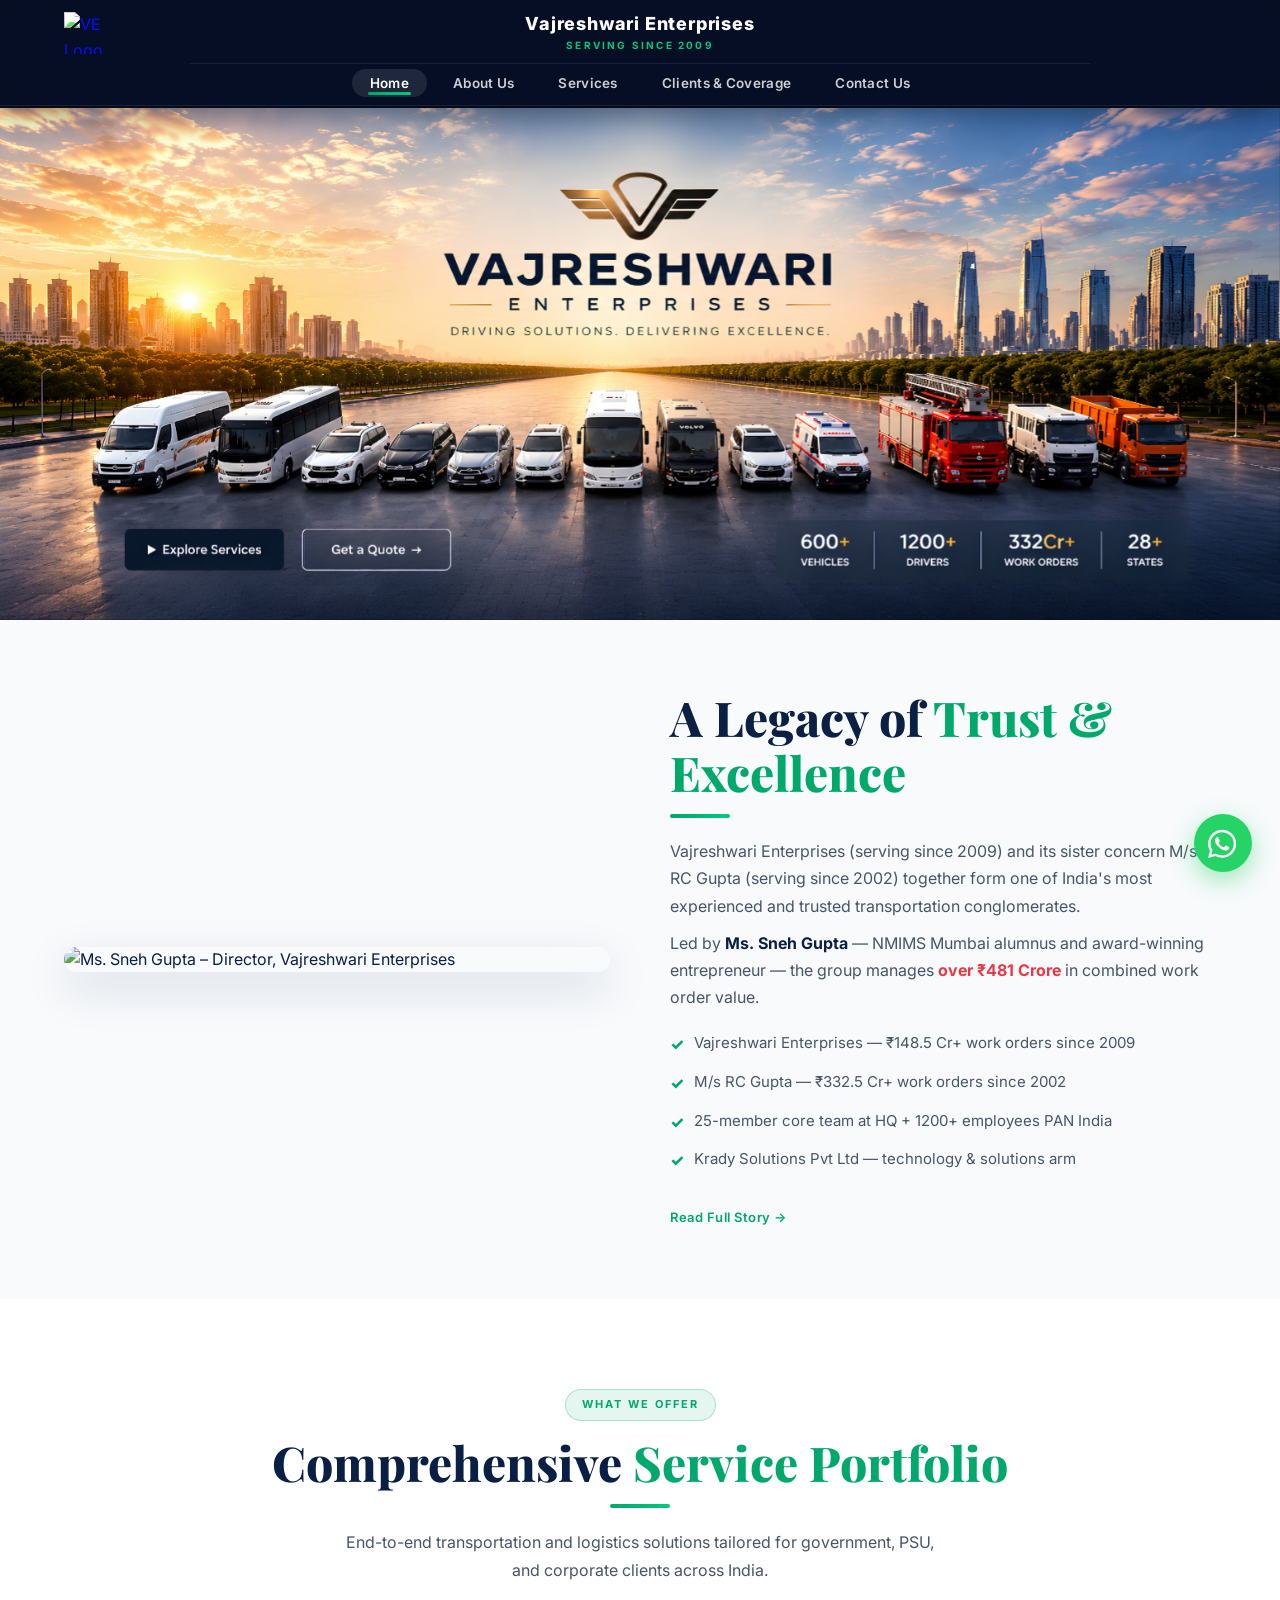
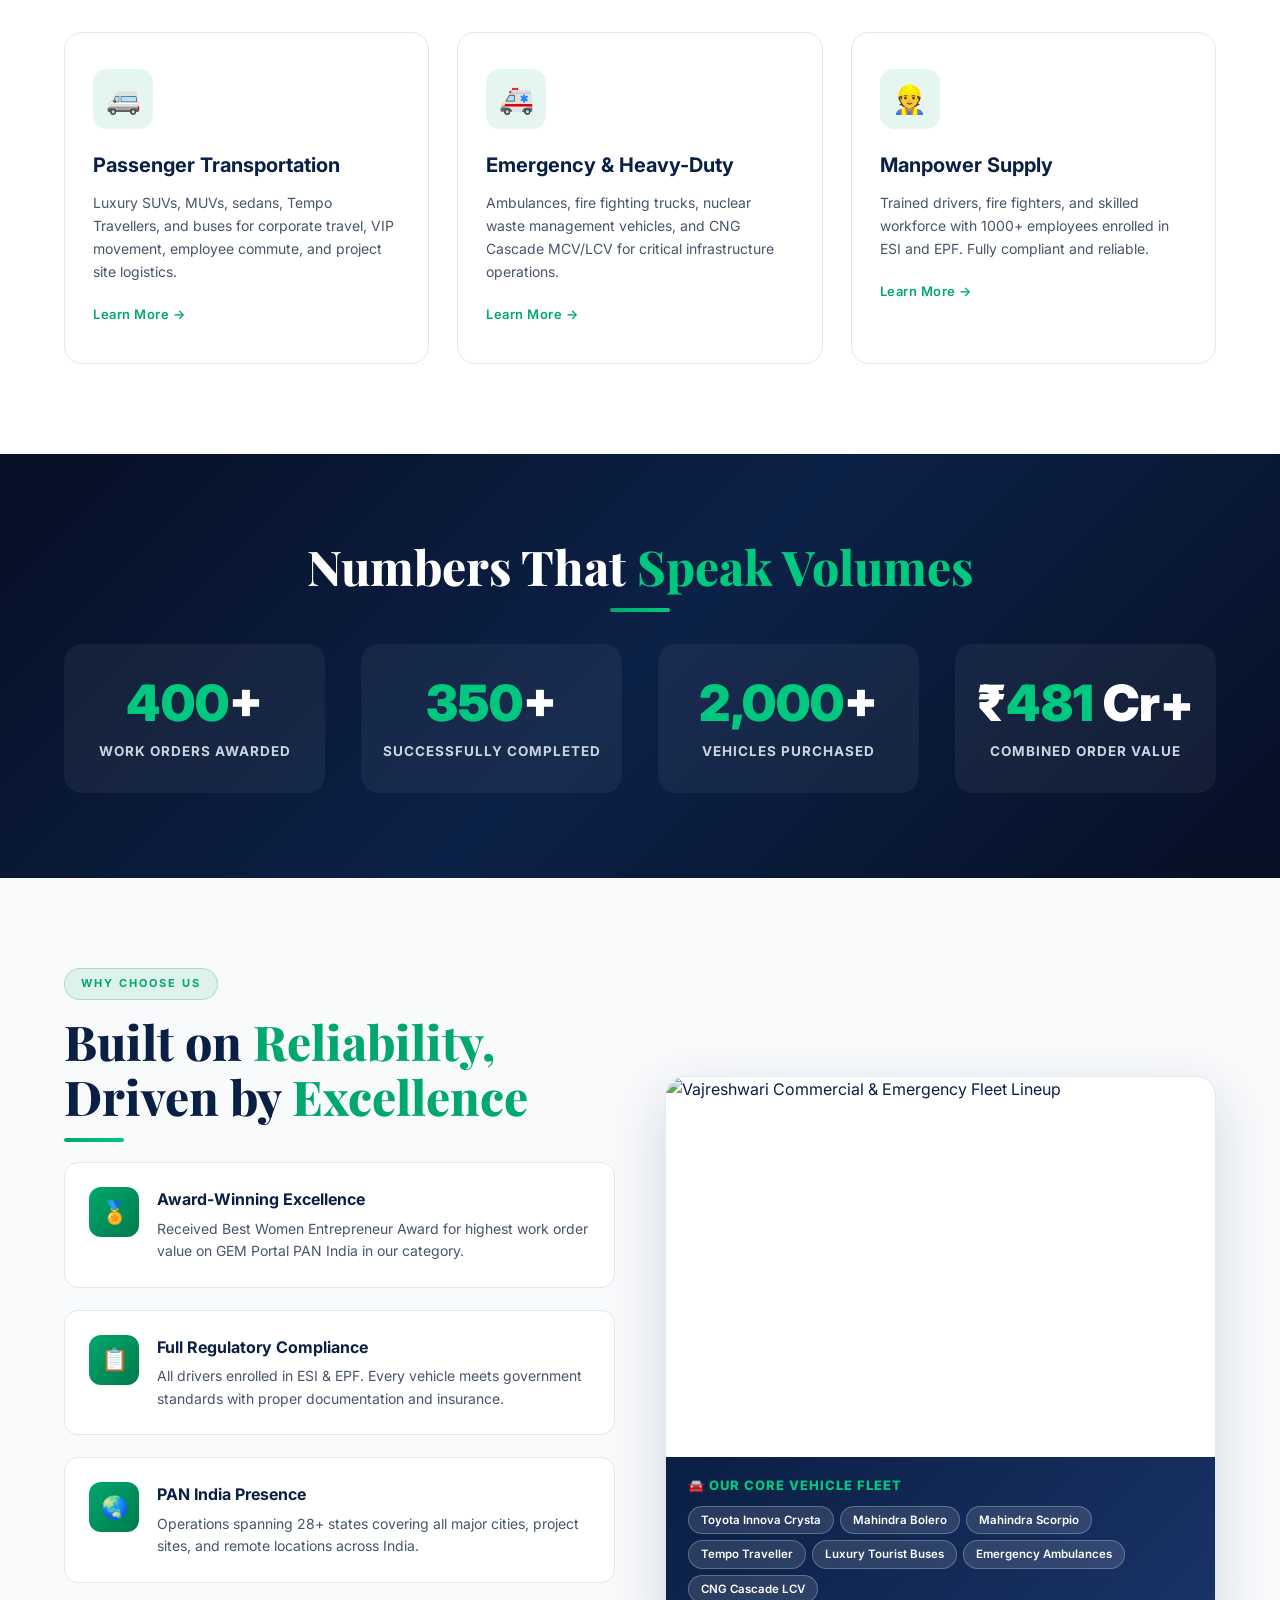
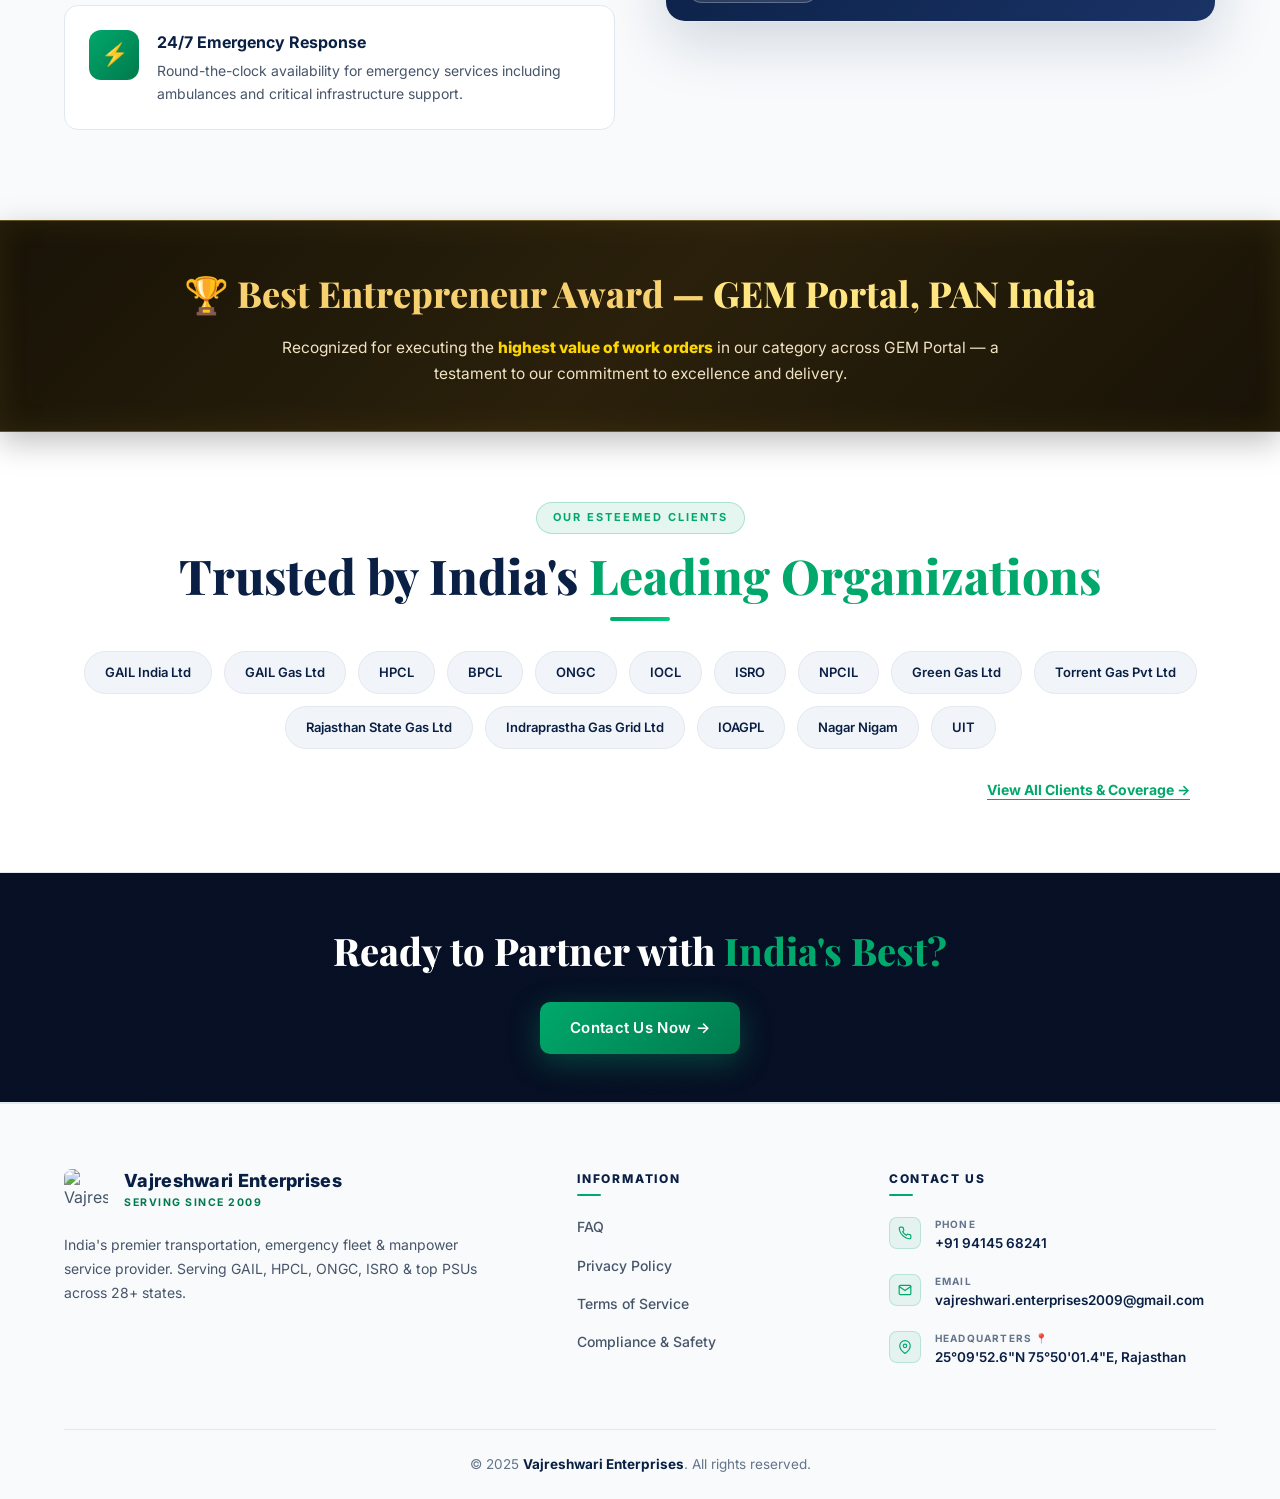
==== commit e9c5597f: "Update mobile number to +91 94145 68241 and official email to vajreshwari.enterprises2009@gmail.com " ====
--- a/index.html
+++ b/index.html
@@ -307,7 +307,7 @@
 </head>
 <body>
 <div id="scroll-progress"></div>
-<a href="https://wa.me/919414309990?text=Hello%20Vajreshwari%20Enterprises%2C%20I%20would%20like%20to%20inquire%20about%20your%20services." target="_blank" rel="noopener noreferrer" id="whatsapp-float">
+<a href="https://wa.me/919414568241?text=Hello%20Vajreshwari%20Enterprises%2C%20I%20would%20like%20to%20inquire%20about%20your%20services." target="_blank" rel="noopener noreferrer" id="whatsapp-float">
   <svg width="34" height="34" viewBox="0 0 24 24" fill="none" xmlns="http://www.w3.org/2000/svg">
     <path fill-rule="evenodd" clip-rule="evenodd" d="M18.403 5.597A9.873 9.873 0 0 0 11.39 2.686c-5.464 0-9.91 4.444-9.912 9.91 0 1.747.457 3.453 1.325 4.957L1.44 22.56l5.176-1.357a9.852 9.852 0 0 0 4.77 1.226h.004c5.462 0 9.908-4.446 9.91-9.911 0-2.645-1.03-5.132-2.897-6.992zm-7.013 15.187h-.003a8.212 8.212 0 0 1-4.187-1.144l-.3-.178-3.11.816.83-3.032-.196-.312a8.196 8.196 0 0 1-1.258-4.382c.002-4.526 3.684-8.208 8.212-8.208 2.191 0 4.252.854 5.801 2.404a8.156 8.156 0 0 1 2.402 5.803c-.002 4.528-3.684 8.21-8.21 8.21zm4.5-6.149c-.247-.124-1.463-.722-1.69-.804-.227-.083-.392-.124-.557.124-.165.247-.64.804-.784.97-.144.164-.288.185-.535.061-.247-.124-1.043-.385-1.987-1.226-.734-.655-1.23-1.465-1.374-1.712-.144-.247-.015-.38.109-.504.111-.11.247-.288.371-.432.124-.144.165-.247.247-.412.083-.165.042-.309-.02-.432-.062-.124-.557-1.34-.763-1.835-.201-.484-.406-.418-.557-.426-.144-.008-.309-.009-.474-.009s-.433.062-.659.309c-.227.247-.866.845-.866 2.062 0 1.216.886 2.391 1.01 2.556.124.165 1.744 2.663 4.226 3.734.59.255 1.051.407 1.411.521.593.188 1.132.161 1.558.097.475-.071 1.463-.598 1.669-1.175.206-.577.206-1.072.144-1.175-.062-.103-.227-.165-.474-.288z" fill="#FFFFFF"/>
   </svg>
@@ -558,7 +558,7 @@
       <div>
         <div class="f-col-title">Contact Us</div>
         <div class="f-contact-list">
-          <a href="tel:+919414309990" class="f-contact-item">
+          <a href="tel:+919414568241" class="f-contact-item">
             <div class="f-contact-icon">
               <svg width="14" height="14" viewBox="0 0 24 24" fill="none" stroke="#00a86b" stroke-width="2" stroke-linecap="round" stroke-linejoin="round">
                 <path d="M22 16.92v3a2 2 0 0 1-2.18 2 19.79 19.79 0 0 1-8.63-3.07 19.5 19.5 0 0 1-6-6 19.79 19.79 0 0 1-3.07-8.67A2 2 0 0 1 4.11 2h3a2 2 0 0 1 2 1.72 12.84 12.84 0 0 0 .7 2.81 2 2 0 0 1-.45 2.11L8.09 9.91a16 16 0 0 0 6 6l1.27-1.27a2 2 0 0 1 2.11-.45 12.84 12.84 0 0 0 2.81.7A2 2 0 0 1 22 16.92z"/>
@@ -566,10 +566,10 @@
             </div>
             <div class="f-contact-text">
               <span class="f-contact-lbl">Phone</span>
-              <span class="f-contact-val">+91 94143 09990</span>
+              <span class="f-contact-val">+91 94145 68241</span>
             </div>
           </a>
-          <a href="mailto:Vajreshwari.enterprise@gmail.com" class="f-contact-item">
+          <a href="mailto:vajreshwari.enterprises2009@gmail.com" class="f-contact-item">
             <div class="f-contact-icon">
               <svg width="14" height="14" viewBox="0 0 24 24" fill="none" stroke="#00a86b" stroke-width="2" stroke-linecap="round" stroke-linejoin="round">
                 <path d="M4 4h16c1.1 0 2 .9 2 2v12c0 1.1-.9 2-2 2H4c-1.1 0-2-.9-2-2V6c0-1.1.9-2 2-2z"/>
@@ -578,7 +578,7 @@
             </div>
             <div class="f-contact-text">
               <span class="f-contact-lbl">Email</span>
-              <span class="f-contact-val">Vajreshwari.enterprise@gmail.com</span>
+              <span class="f-contact-val">vajreshwari.enterprises2009@gmail.com</span>
             </div>
           </a>
           <a href="https://www.google.com/maps/place/25%C2%B009'52.6%22N+75%C2%B050'01.4%22E/@25.1645985,75.8311348,17z/data=!3m1!4b1!4m4!3m3!8m2!3d25.1645985!4d75.8337097?hl=en&amp;entry=ttu" target="_blank" rel="noopener noreferrer" class="f-contact-item">
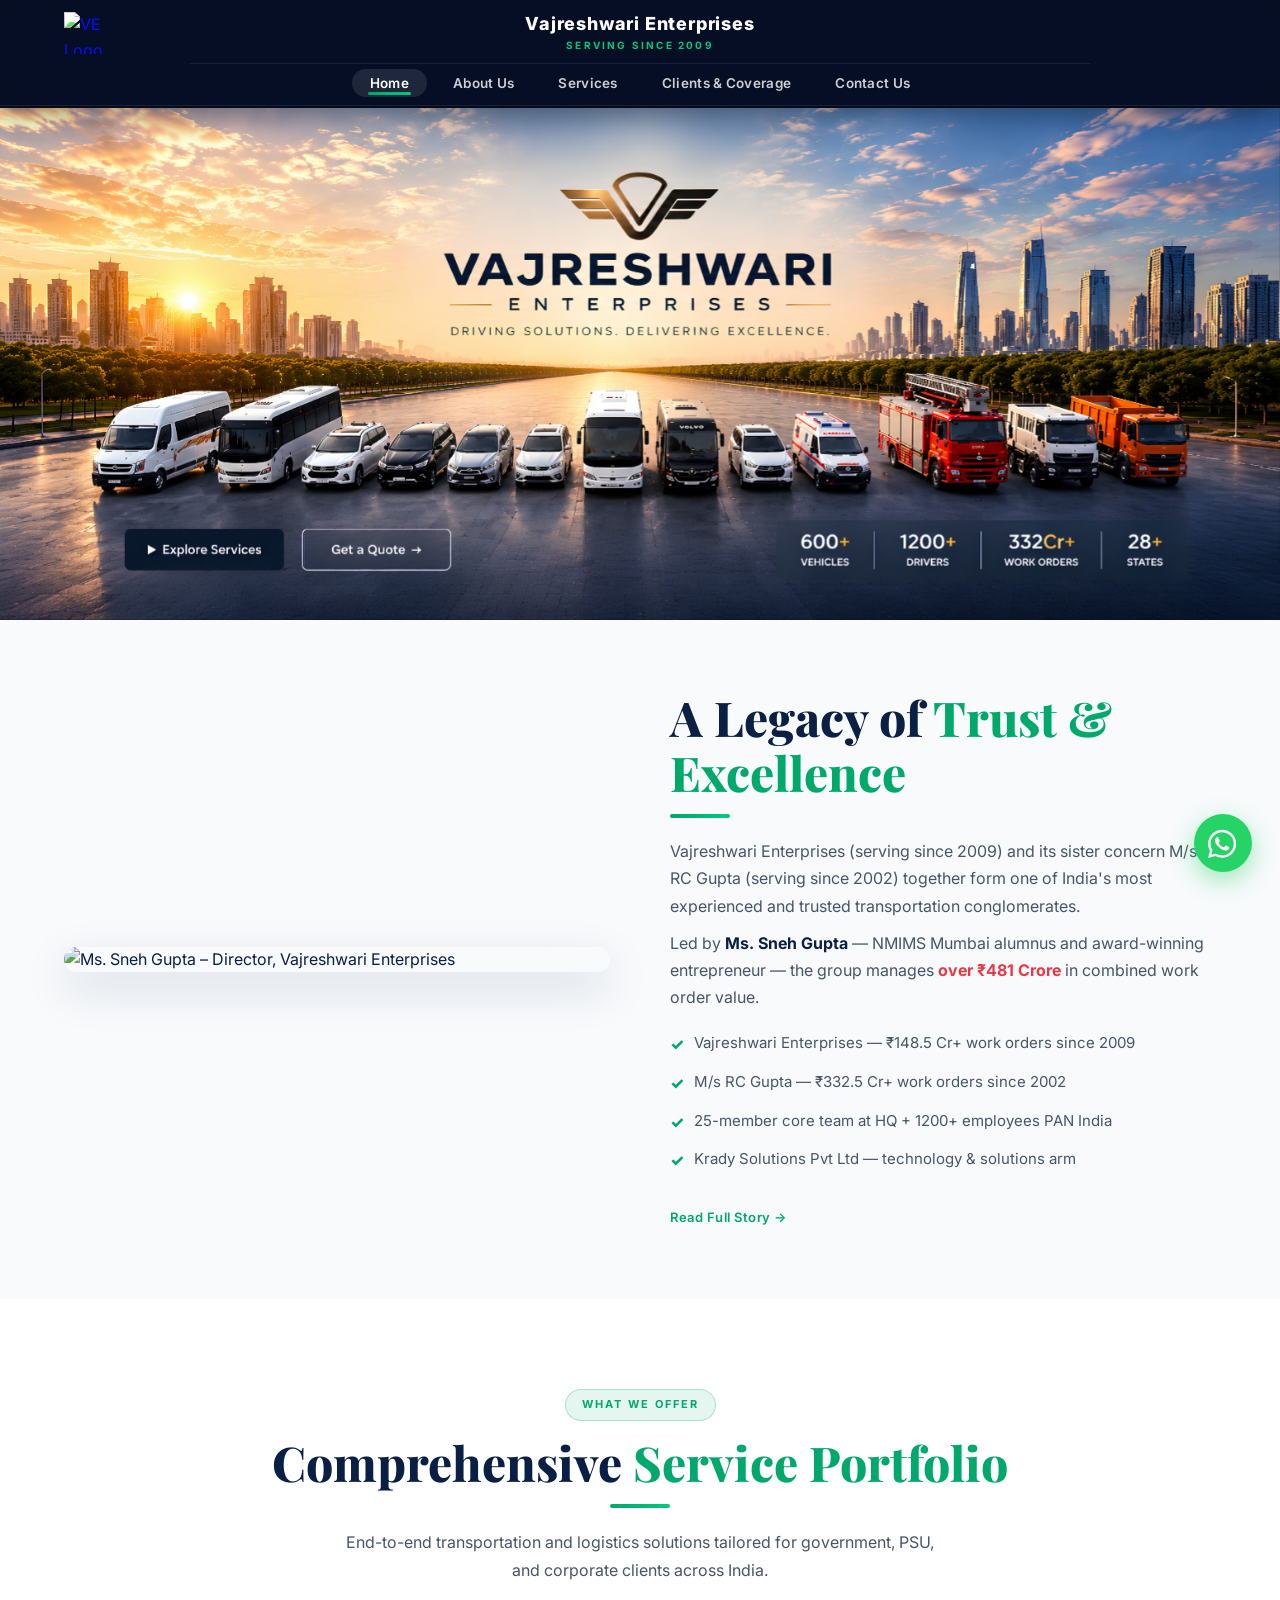
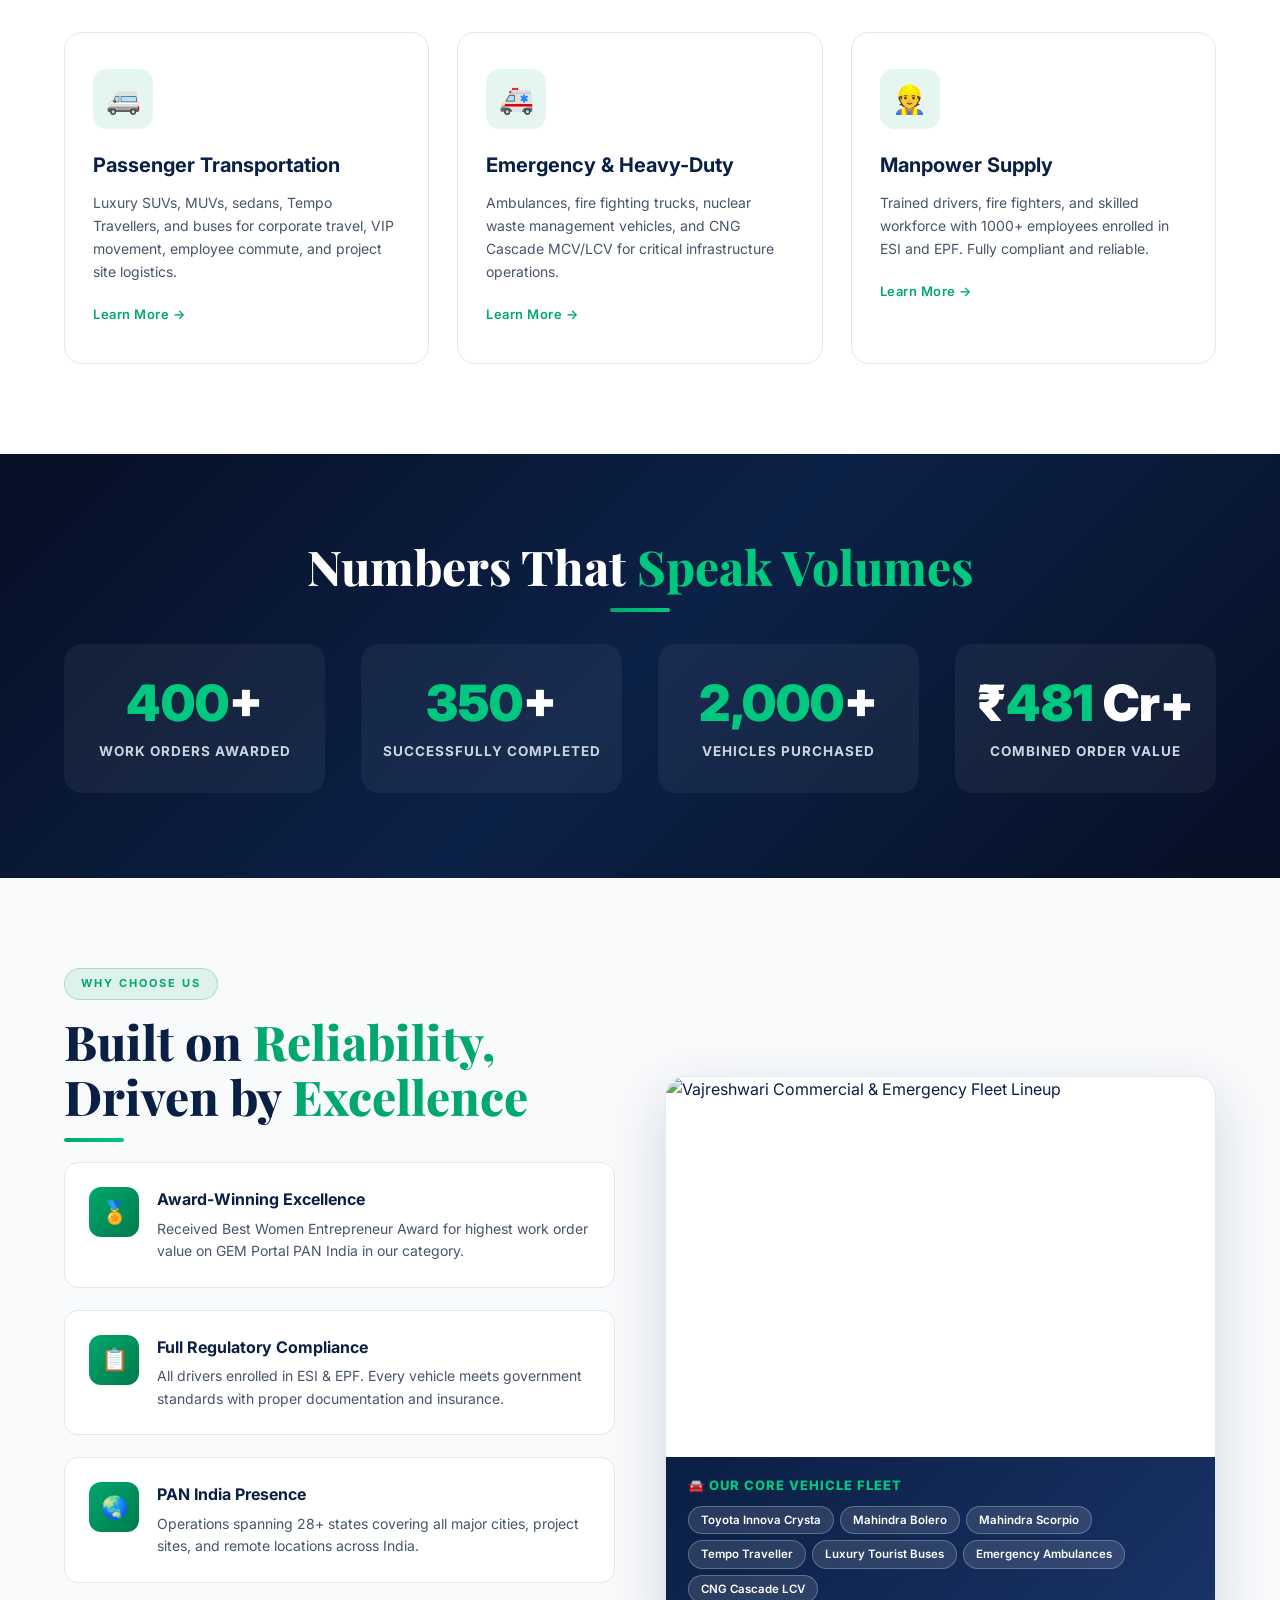
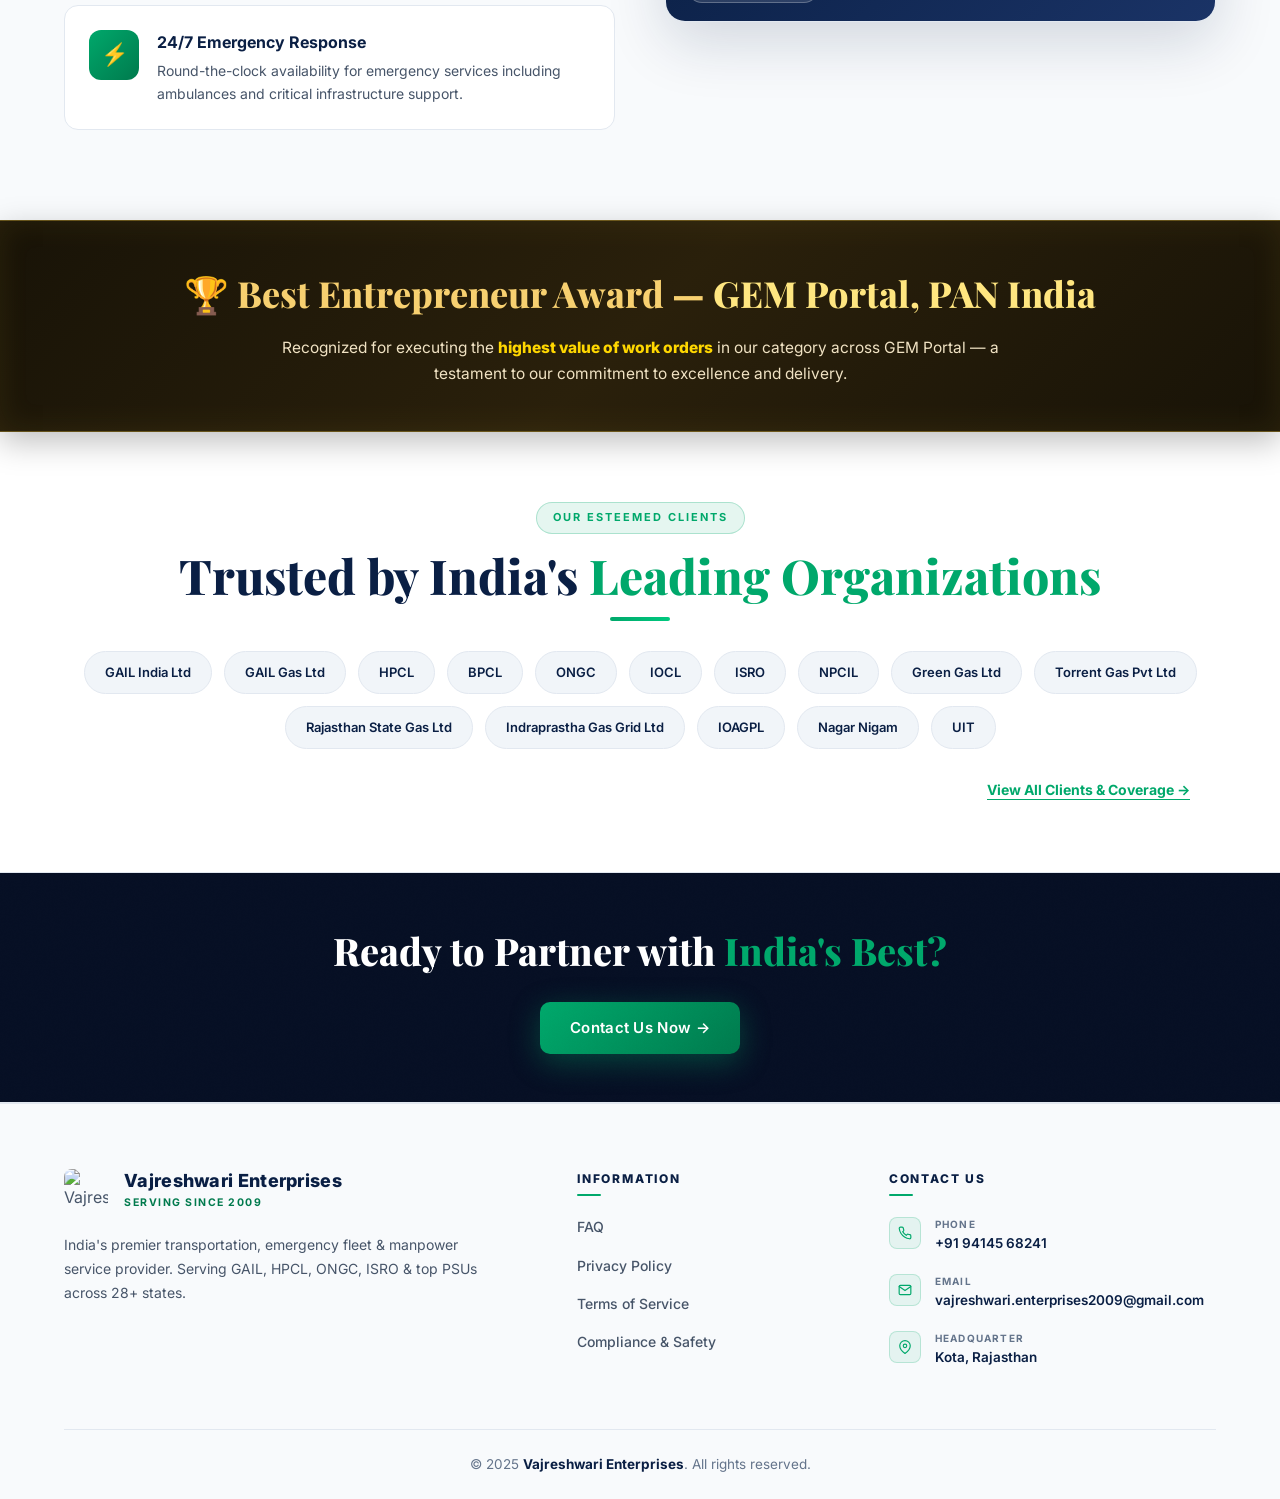
==== commit 3e4f80e0: "Update footer label from Headquarters to Headquarter and location from coordinates to Kota, Rajastha" ====
--- a/index.html
+++ b/index.html
@@ -589,8 +589,8 @@
               </svg>
             </div>
             <div class="f-contact-text">
-              <span class="f-contact-lbl">Headquarters 📍</span>
-              <span class="f-contact-val">25°09'52.6"N 75°50'01.4"E, Rajasthan</span>
+              <span class="f-contact-lbl">Headquarter</span>
+              <span class="f-contact-val">Kota, Rajasthan</span>
             </div>
           </a>
         </div>
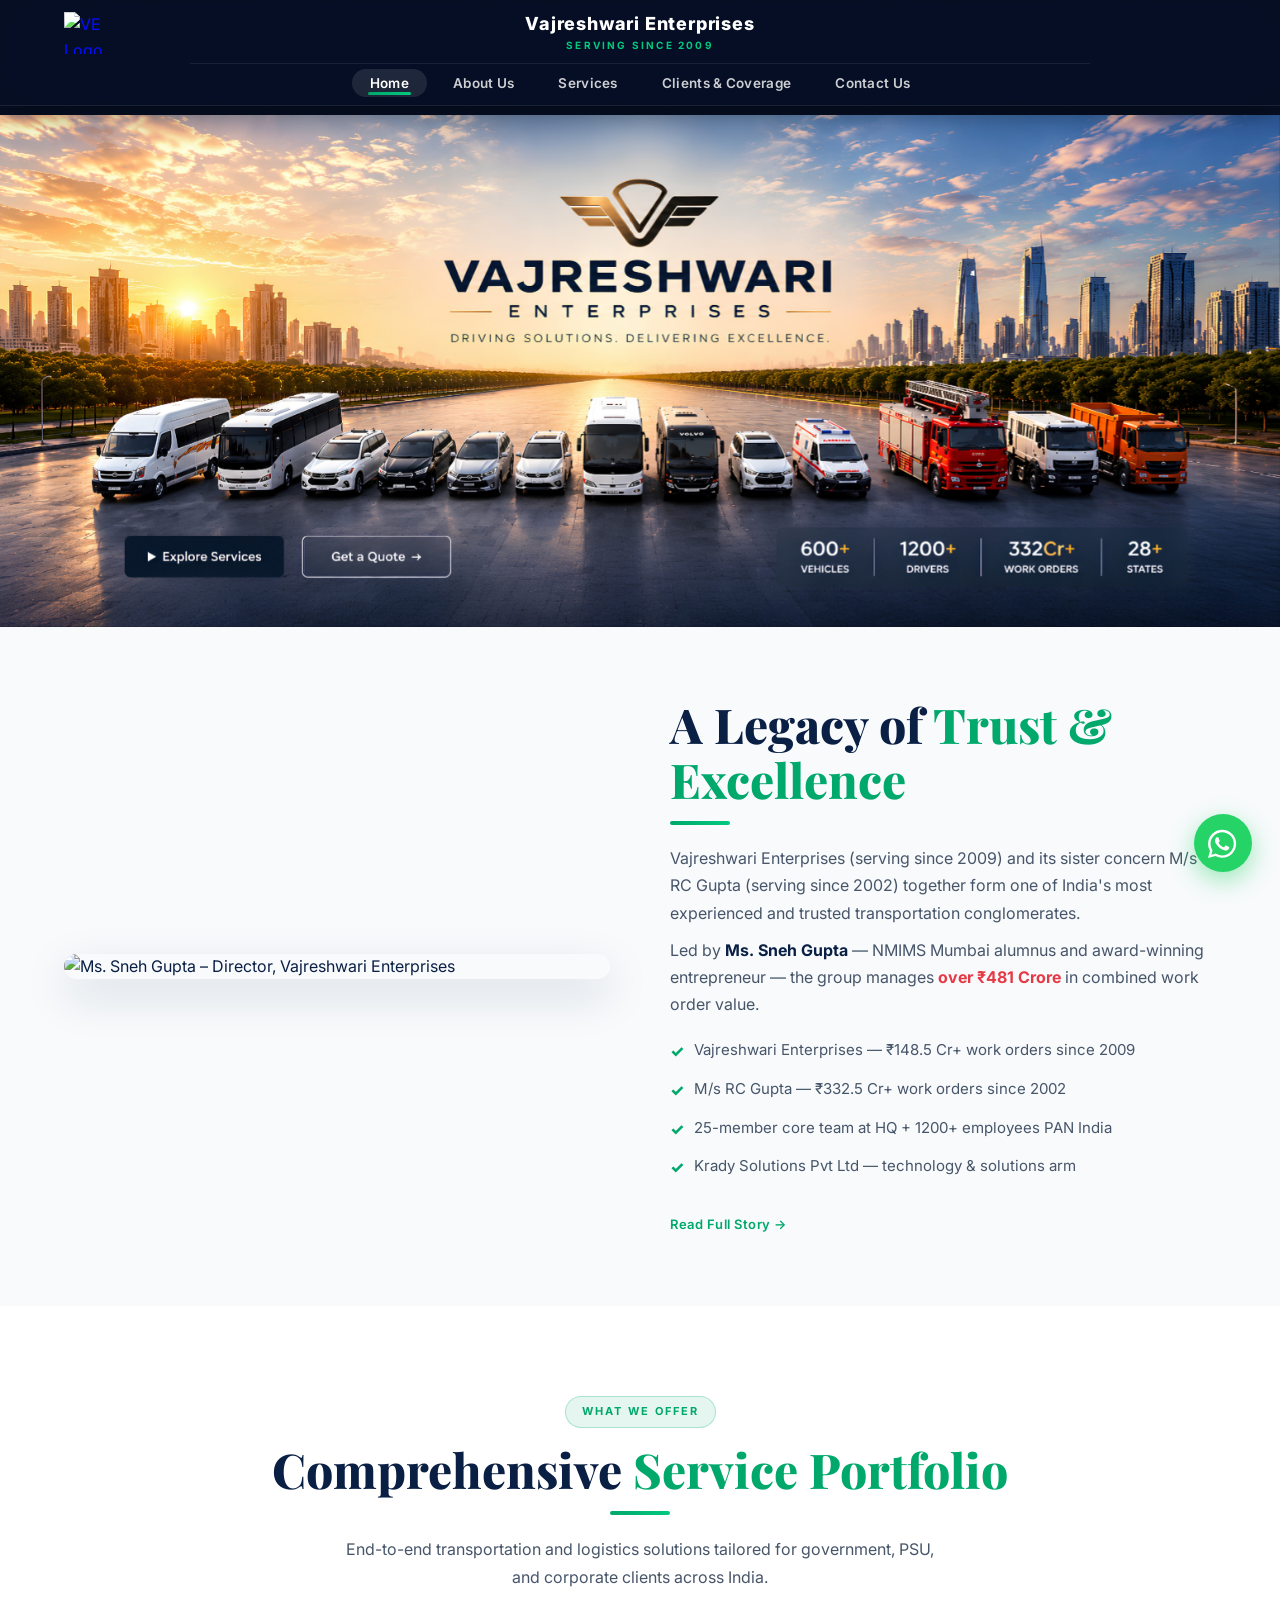
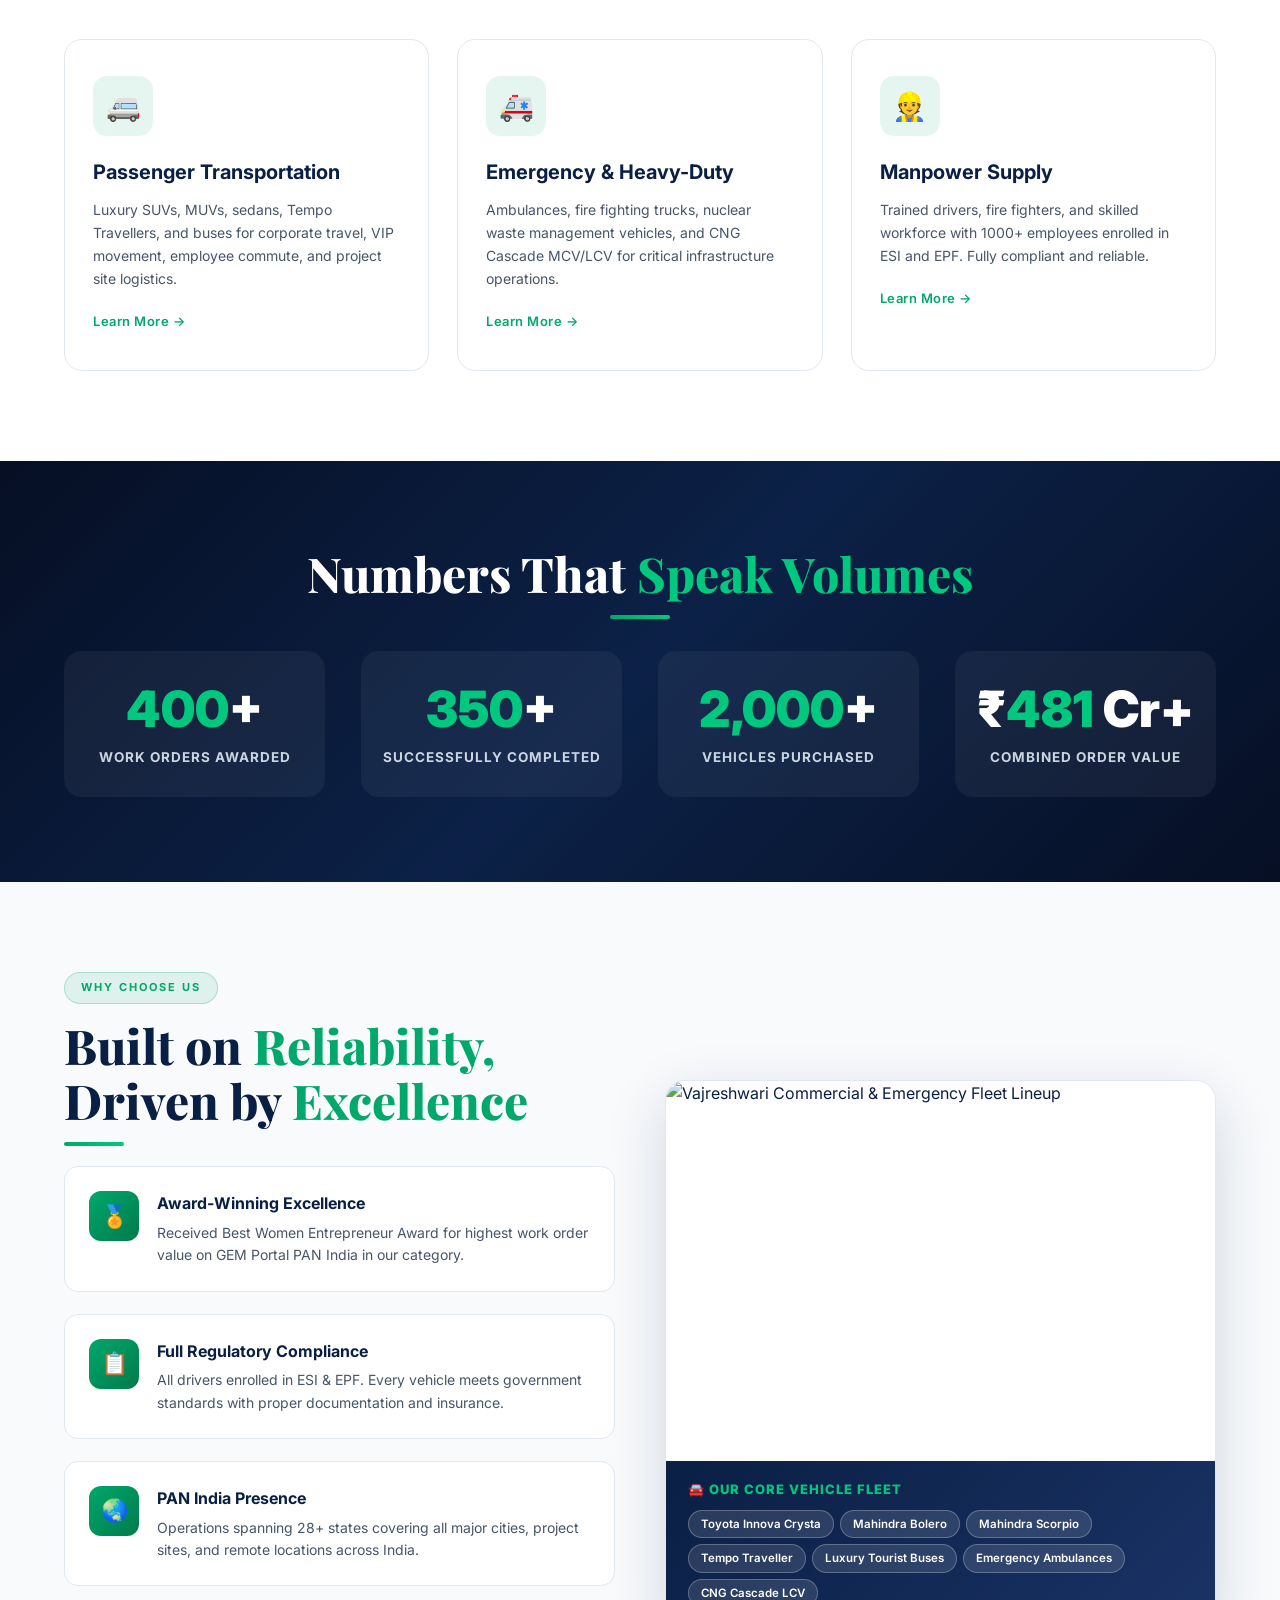
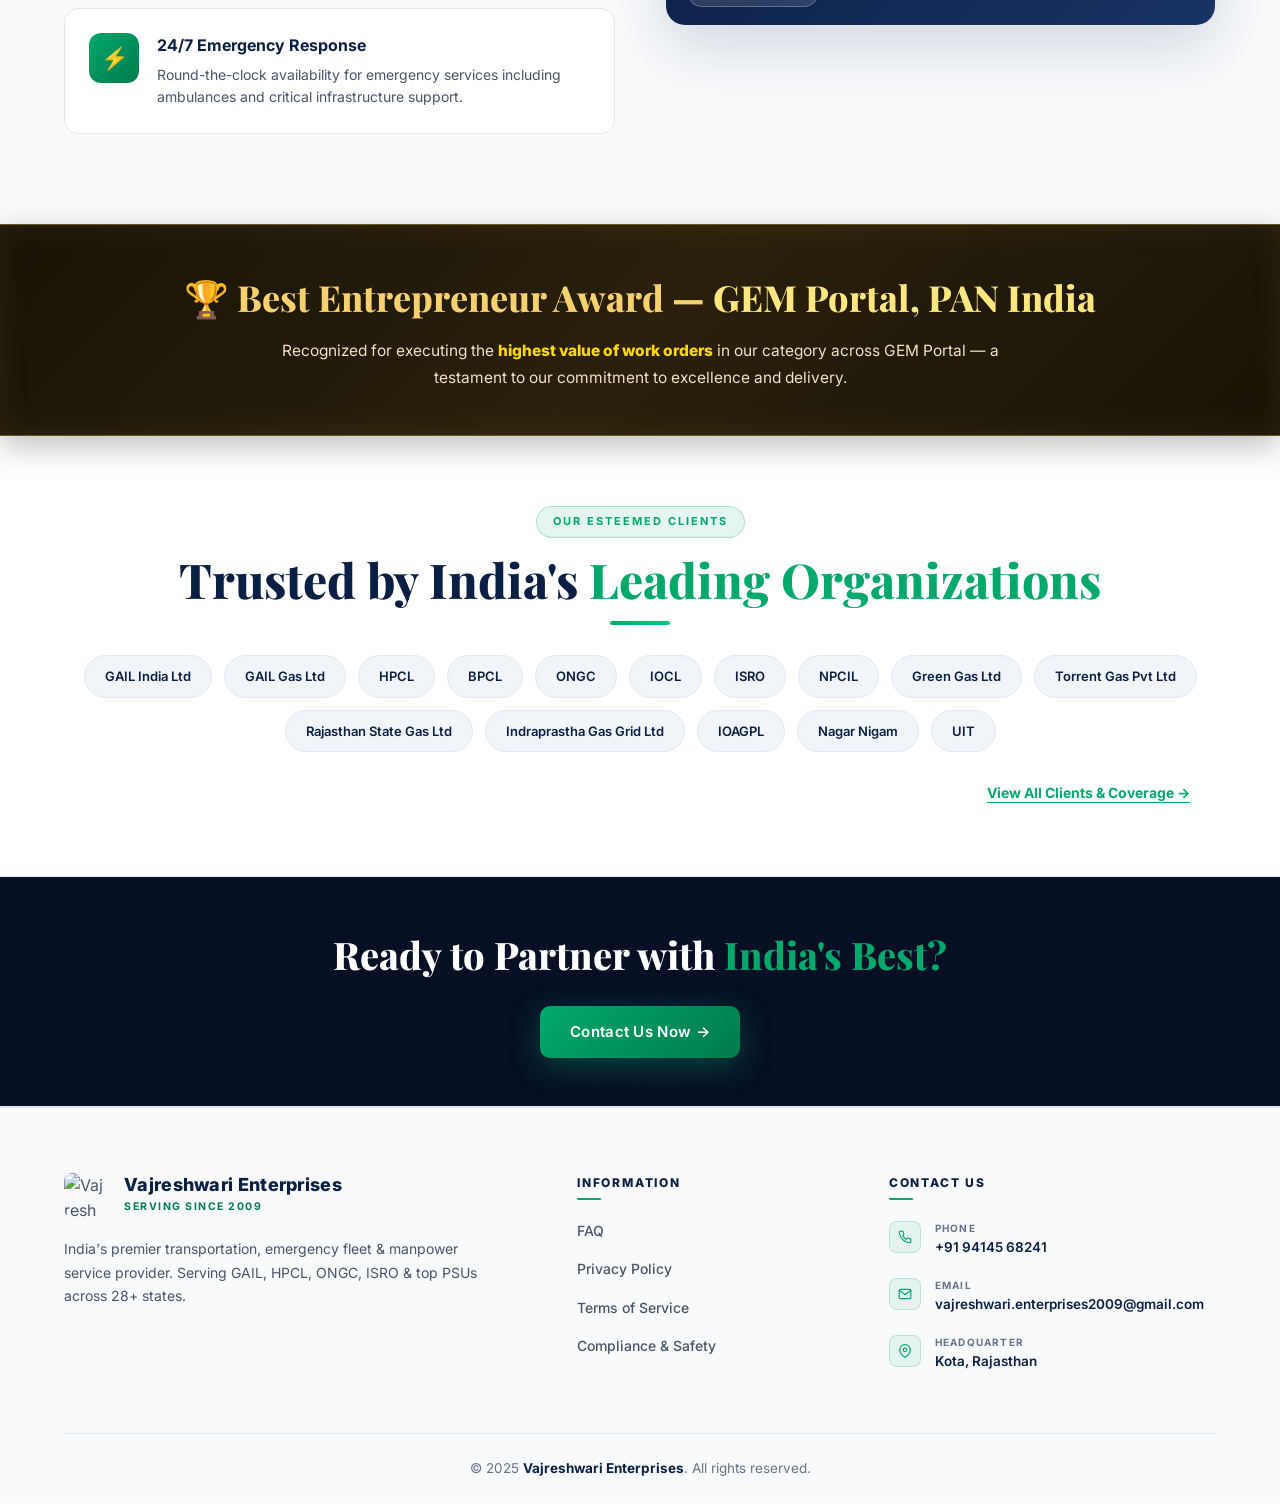
==== commit 33ffa6eb: "Fix mobile header content overlap, add responsive hero block, and fix stat card column wrapping for " ====
--- a/index.html
+++ b/index.html
@@ -344,6 +344,23 @@
         <a href="services.html" class="hero-hotspot-item" title="Explore Services" aria-label="Explore Services"></a>
         <a href="contact.html" class="hero-hotspot-item" title="Get a Quote" aria-label="Get a Quote"></a>
       </div>
+    </div>
+  </div>
+
+  <!-- Dedicated Mobile Hero Content Block -->
+  <div class="hero-mobile-content">
+    <span class="hero-mobile-badge">Serving Since 2009</span>
+    <h1 class="hero-mobile-title">Vajreshwari Enterprises</h1>
+    <p class="hero-mobile-desc">Driving Solutions, Delivering Excellence — PAN India Mobility &amp; Fleet Logistics Partner</p>
+    <div class="hero-mobile-stats">
+      <div class="hm-stat-card"><span class="hms-num">600+</span><span class="hms-lbl">Vehicles</span></div>
+      <div class="hm-stat-card"><span class="hms-num">1,200+</span><span class="hms-lbl">Drivers</span></div>
+      <div class="hm-stat-card"><span class="hms-num">₹481Cr+</span><span class="hms-lbl">Work Orders</span></div>
+      <div class="hm-stat-card"><span class="hms-num">28+</span><span class="hms-lbl">States</span></div>
+    </div>
+    <div class="hero-mobile-btns">
+      <a href="services.html" class="btn btn-primary">Explore Services &rarr;</a>
+      <a href="contact.html" class="btn btn-outline">Get a Quote &rarr;</a>
     </div>
   </div>
 </section>
--- a/styles.css
+++ b/styles.css
@@ -601,35 +601,161 @@
 .reveal-right { opacity: 0; transform: translateX(28px); transition: opacity 0.7s ease, transform 0.7s ease; }
 .reveal-right.visible { opacity: 1; transform: translateX(0); }
 
-/* ===== RESPONSIVE ===== */
-@media(max-width:1100px) {
-  .footer-grid { grid-template-columns: 1fr 1fr; gap: 36px; }
-  .grid-4 { grid-template-columns: repeat(2,1fr); }
-}
-@media(max-width:900px) {
-  section { padding: 70px 5%; }
-  .grid-2, .grid-3 { grid-template-columns: 1fr; }
-  .grid-4 { grid-template-columns: repeat(2,1fr); }
-}
-@media(max-width:768px) {
-  .page-hero { padding: 90px 5% 60px; }
-  .page-hero h1 { font-size: clamp(28px, 7vw, 44px); }
-  .section-title { font-size: clamp(26px, 5.5vw, 40px); }
-  .stats-row { flex-wrap: wrap; gap: 12px; }
-  .footer-grid { grid-template-columns: 1fr 1fr; gap: 32px; }
-  .footer-body { padding: 48px 5% 36px; }
-}
-@media(max-width:600px) {
-  section { padding: 55px 5%; }
-  .grid-4 { grid-template-columns: 1fr; }
-  .footer-grid { grid-template-columns: 1fr; gap: 28px; }
-  .footer-brand > p { max-width: 100%; }
-  .footer-bottom { flex-direction: column; text-align: center; gap: 8px; }
-  .footer-bottom .footer-bottom-links { justify-content: center; }
-  .btn { padding: 13px 22px; font-size: 14px; }
-  .section-title { font-size: clamp(24px, 6vw, 36px); }
-  .section-subtitle { font-size: 15px; }
-  .stat-card { min-width: 100px; }
+/* ===== MASTER RESPONSIVE MEDIA QUERIES (NO OVERFLOW, NO CLIPPING, NO NAVBAR OVERLAP) ===== */
+*, *::before, *::after {
+  box-sizing: border-box;
+  max-width: 100%;
+}
+
+p, h1, h2, h3, h4, h5, h6, span, a, li, td, th, div, label, input, select, textarea {
+  overflow-wrap: break-word;
+  word-break: break-word;
+}
+
+img, iframe, svg, video, canvas {
+  max-width: 100% !important;
+  height: auto;
+}
+
+/* Force clearance for fixed top navbar across all top heroes & sections */
+.hero, .about-hero, .svc-hero, .clients-hero, .contact-hero, .page-hero {
+  padding-top: 115px !important;
+}
+
+/* Mobile Hero Content Styling */
+.hero-mobile-content {
+  display: none;
+}
+
+@media(max-width: 1200px) {
+  .creative-footer-wrap { max-width: 100% !important; padding: 0 4% !important; }
+  .footer-grid { grid-template-columns: 1.5fr 1fr 1.2fr !important; gap: 40px !important; }
+}
+
+@media(max-width: 992px) {
+  section { padding: 65px 5% !important; }
+  .grid-2, .grid-3 { grid-template-columns: 1fr !important; }
+  .grid-4 { grid-template-columns: repeat(2, 1fr) !important; }
+  .footer-grid { grid-template-columns: 1fr 1fr !important; gap: 36px !important; }
+  .stats-big-grid, .hero-track-grid { grid-template-columns: repeat(2, 1fr) !important; gap: 16px !important; }
+  .award-grid, .founder-grid { grid-template-columns: 1fr !important; gap: 40px !important; }
+}
+
+@media(max-width: 768px) {
+  .hero, .about-hero, .svc-hero, .clients-hero, .contact-hero, .page-hero {
+    padding-top: 85px !important;
+  }
+  section { padding: 45px 5% !important; }
+  .page-hero h1 { font-size: clamp(24px, 6.5vw, 36px) !important; }
+  .section-title { font-size: clamp(22px, 5.5vw, 32px) !important; }
+  .stats-row { flex-wrap: wrap !important; gap: 12px !important; }
+  .footer-grid { grid-template-columns: 1fr !important; gap: 28px !important; }
+  .f-brand-desc { max-width: 100% !important; }
+  .f-bottom-bar { padding: 20px 0 !important; }
+  .form-row { grid-template-columns: 1fr !important; gap: 14px !important; }
+  
+  /* Mobile Hero Block */
+  .hero-mobile-content {
+    display: flex !important;
+    flex-direction: column !important;
+    align-items: center !important;
+    text-align: center !important;
+    background: #060f24 !important;
+    padding: 24px 16px 10px !important;
+    margin-top: 14px !important;
+    border-radius: 18px !important;
+    border: 1px solid rgba(255, 255, 255, 0.1) !important;
+    box-shadow: 0 10px 30px rgba(0, 0, 0, 0.3) !important;
+  }
+  .hero-mobile-badge {
+    display: inline-block !important;
+    background: rgba(0, 168, 107, 0.15) !important;
+    border: 1px solid rgba(0, 168, 107, 0.4) !important;
+    color: #00c97f !important;
+    font-size: 11px !important;
+    font-weight: 800 !important;
+    letter-spacing: 1.8px !important;
+    text-transform: uppercase !important;
+    padding: 4px 14px !important;
+    border-radius: 50px !important;
+    margin-bottom: 12px !important;
+  }
+  .hero-mobile-title {
+    font-family: 'Playfair Display', serif !important;
+    font-size: 26px !important;
+    font-weight: 800 !important;
+    color: #ffffff !important;
+    margin-bottom: 8px !important;
+    line-height: 1.2 !important;
+  }
+  .hero-mobile-desc {
+    font-size: 14px !important;
+    color: rgba(255, 255, 255, 0.85) !important;
+    line-height: 1.6 !important;
+    margin-bottom: 18px !important;
+  }
+  .hero-mobile-stats {
+    display: grid !important;
+    grid-template-columns: 1fr 1fr !important;
+    gap: 10px !important;
+    width: 100% !important;
+    margin-bottom: 18px !important;
+  }
+  .hm-stat-card {
+    background: rgba(255, 255, 255, 0.05) !important;
+    border: 1px solid rgba(255, 255, 255, 0.12) !important;
+    padding: 12px 10px !important;
+    border-radius: 12px !important;
+    display: flex !important;
+    flex-direction: column !important;
+    align-items: center !important;
+  }
+  .hms-num {
+    font-size: 19px !important;
+    font-weight: 900 !important;
+    color: #00c97f !important;
+    line-height: 1 !important;
+    white-space: nowrap !important;
+  }
+  .hms-lbl {
+    font-size: 11px !important;
+    font-weight: 700 !important;
+    color: #cbd5e1 !important;
+    text-transform: uppercase !important;
+    margin-top: 3px !important;
+  }
+  .hero-mobile-btns {
+    display: flex !important;
+    flex-direction: column !important;
+    gap: 10px !important;
+    width: 100% !important;
+  }
+
+  /* Map Floating Badges for Mobile */
+  .map-badge-float {
+    position: relative !important;
+    top: auto !important;
+    bottom: auto !important;
+    left: auto !important;
+    right: auto !important;
+    margin: 8px auto !important;
+    display: inline-flex !important;
+    box-shadow: 0 4px 12px rgba(0, 0, 0, 0.08) !important;
+  }
+}
+
+@media(max-width: 600px) {
+  section { padding: 36px 4% !important; }
+  .grid-4, .stats-big-grid, .hero-track-grid { grid-template-columns: 1fr !important; gap: 14px !important; }
+  .stat-big, .hero-track-card { padding: 18px 16px !important; text-align: center !important; }
+  .stat-big .num, .ht-num { font-size: 28px !important; white-space: nowrap !important; }
+  .stat-big .lbl, .ht-title { font-size: 12.5px !important; }
+  .btn { padding: 12px 20px !important; font-size: 14px !important; width: 100% !important; justify-content: center !important; text-align: center !important; }
+  .section-title { font-size: clamp(20px, 5.5vw, 26px) !important; }
+  .section-subtitle { font-size: 13.5px !important; }
+  .stat-card { min-width: 100% !important; width: 100% !important; }
+  #whatsapp-float { width: 50px !important; height: 50px !important; bottom: 16px !important; right: 16px !important; }
+  #whatsapp-float svg { width: 26px !important; height: 26px !important; }
 }
 
 /* ===== MOVING ROAD ANIMATION ===== */
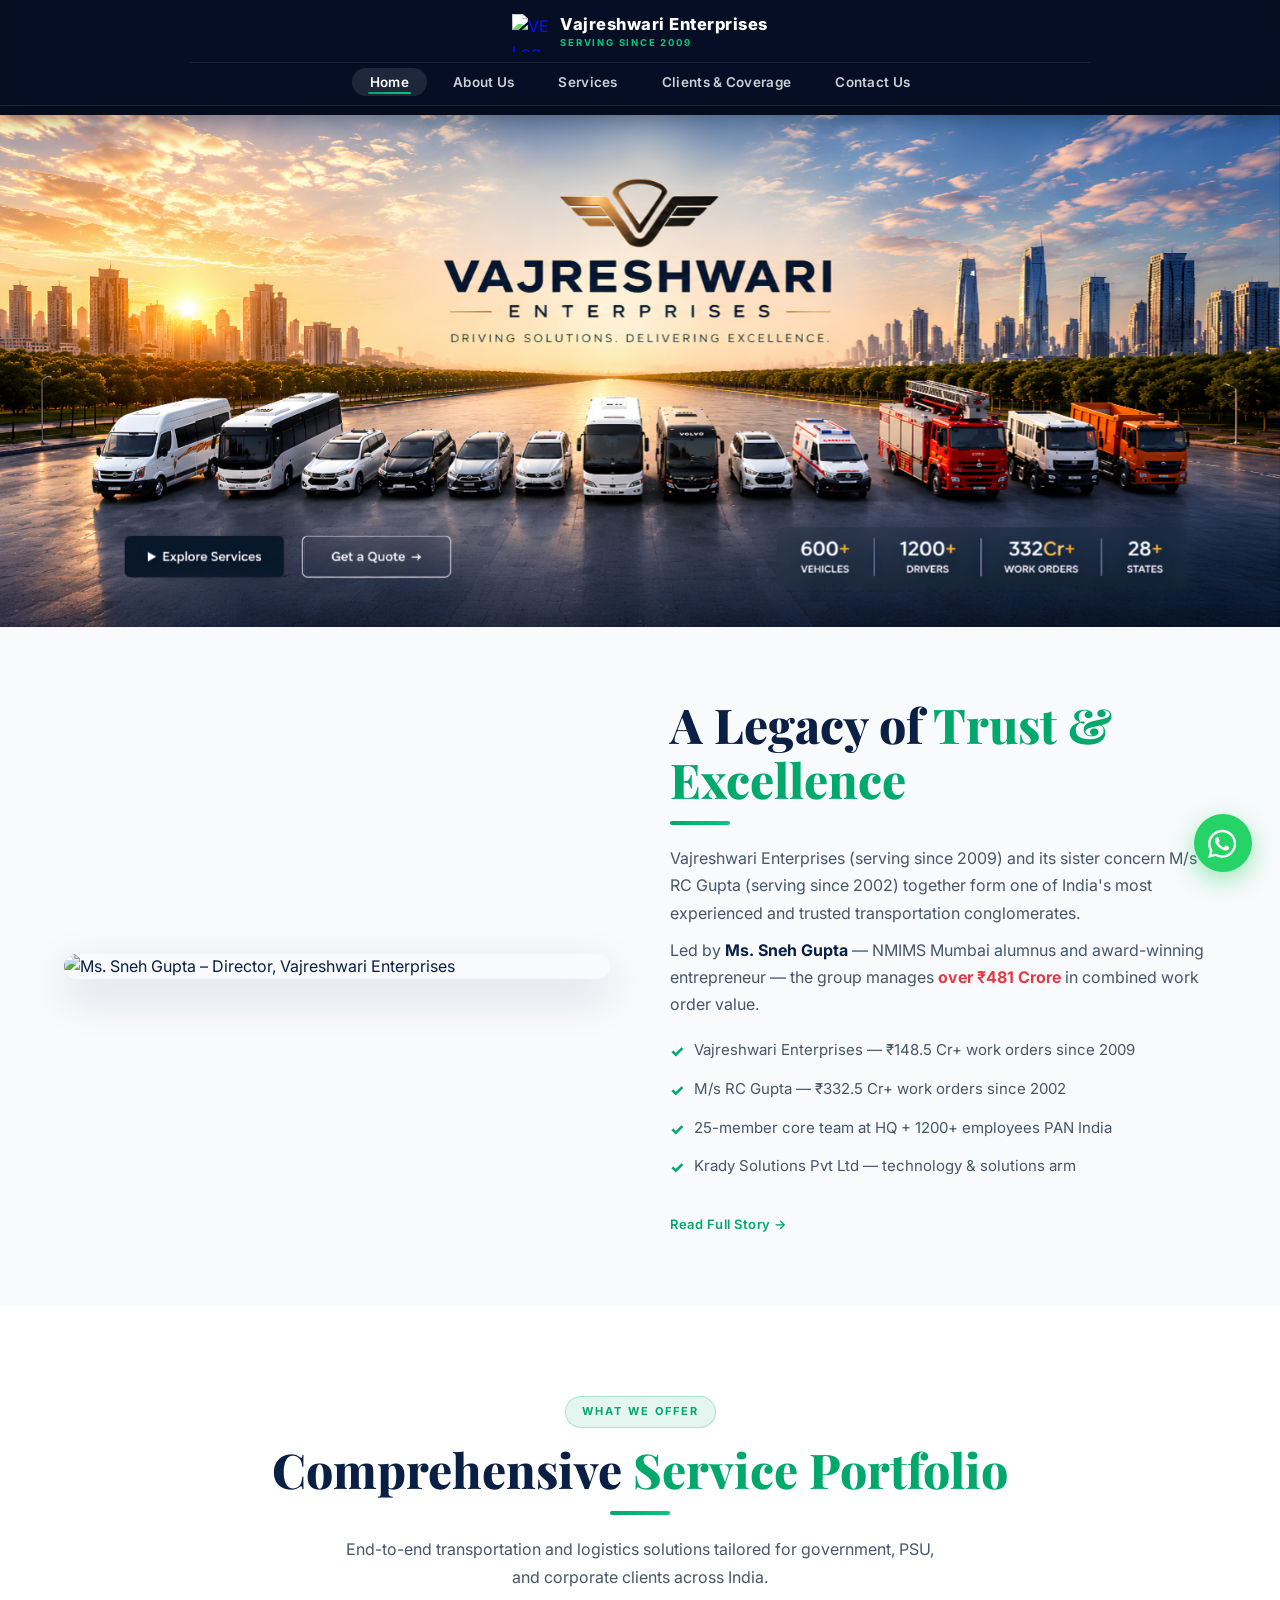
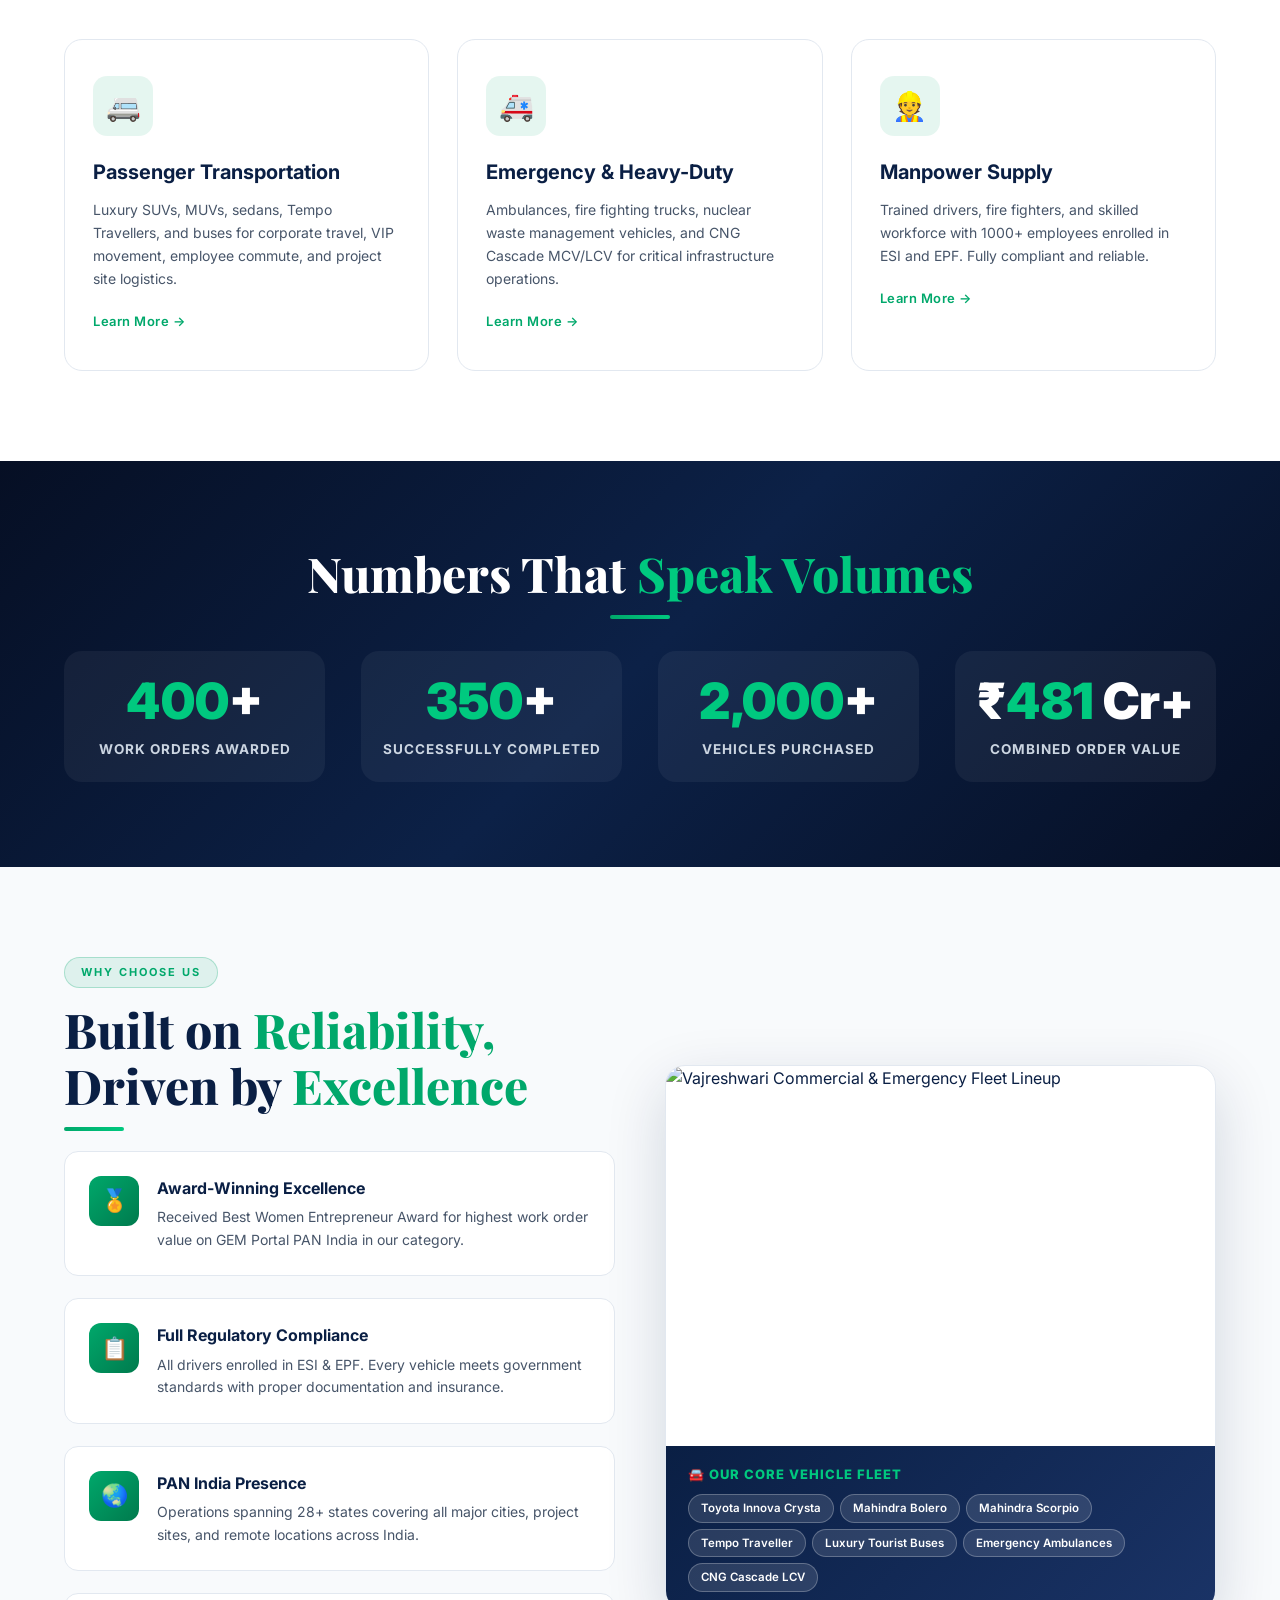
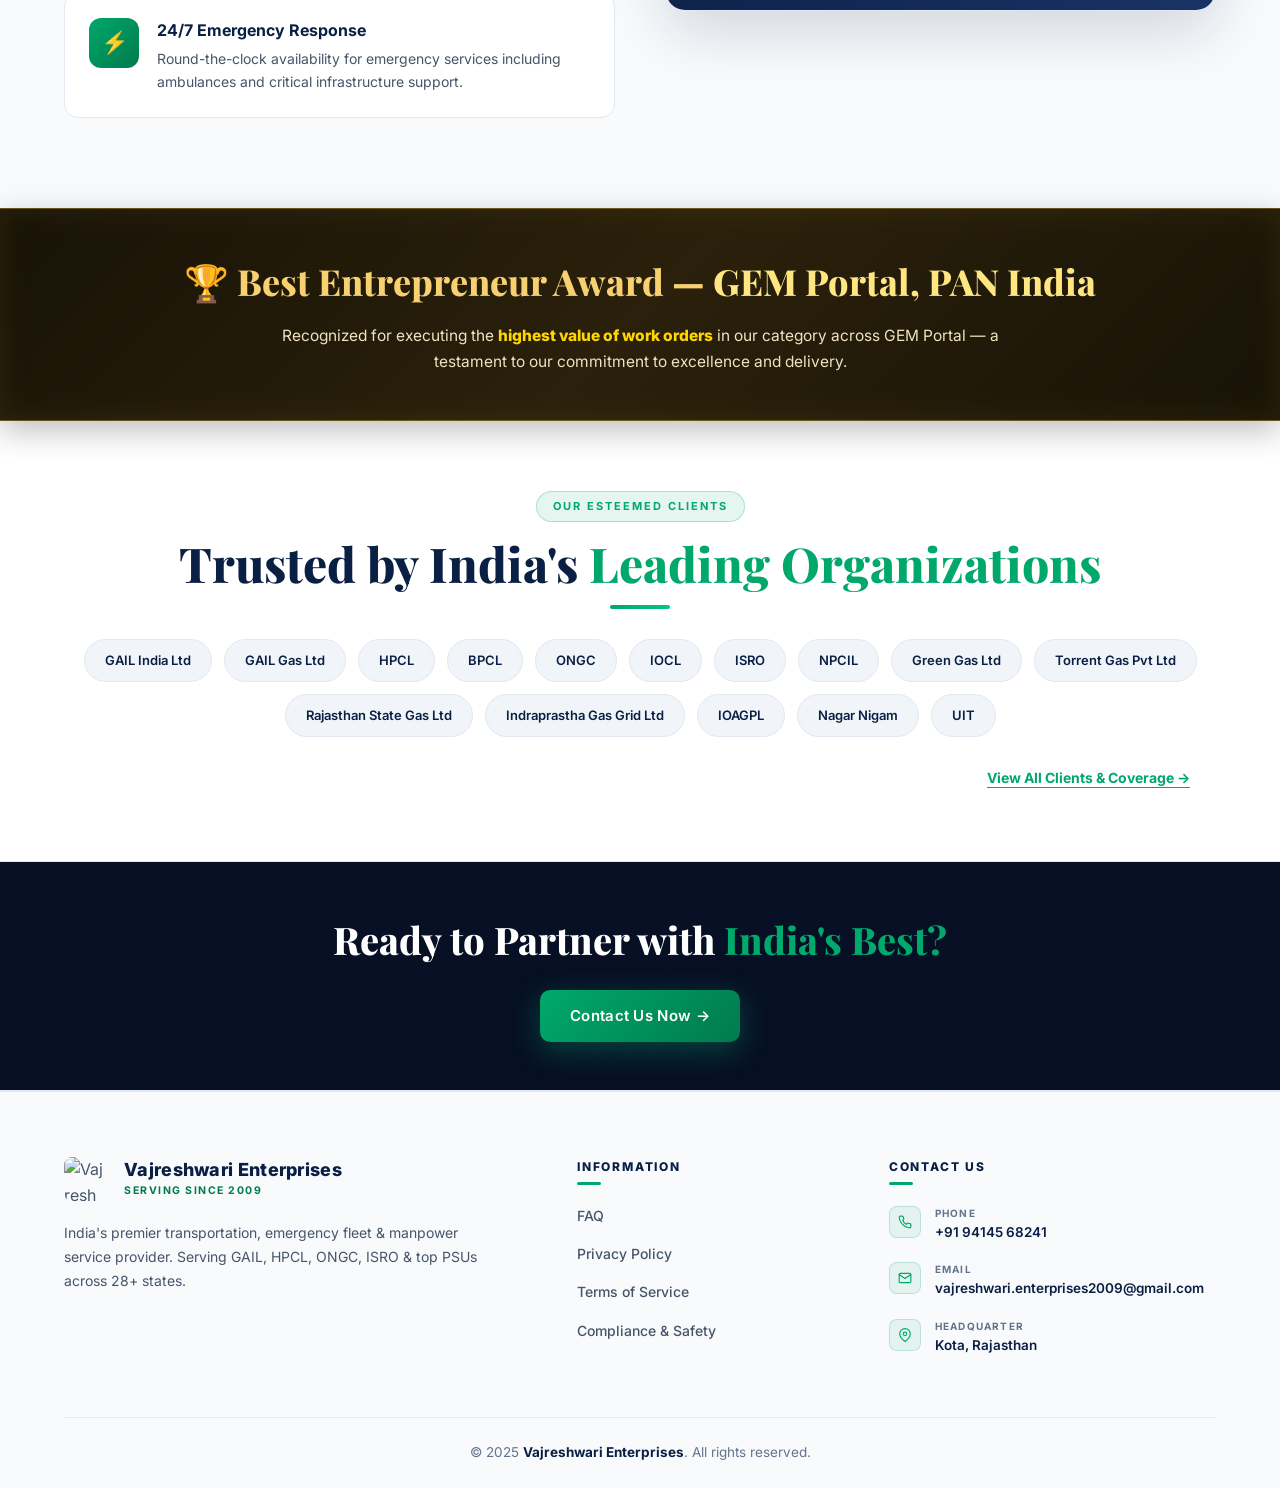
==== commit 584f78e3: "Revert homepage hero image scaling and hide floating map badges on mobile to fix side overflow and r" ====
--- a/index.html
+++ b/index.html
@@ -344,23 +344,6 @@
         <a href="services.html" class="hero-hotspot-item" title="Explore Services" aria-label="Explore Services"></a>
         <a href="contact.html" class="hero-hotspot-item" title="Get a Quote" aria-label="Get a Quote"></a>
       </div>
-    </div>
-  </div>
-
-  <!-- Dedicated Mobile Hero Content Block -->
-  <div class="hero-mobile-content">
-    <span class="hero-mobile-badge">Serving Since 2009</span>
-    <h1 class="hero-mobile-title">Vajreshwari Enterprises</h1>
-    <p class="hero-mobile-desc">Driving Solutions, Delivering Excellence — PAN India Mobility &amp; Fleet Logistics Partner</p>
-    <div class="hero-mobile-stats">
-      <div class="hm-stat-card"><span class="hms-num">600+</span><span class="hms-lbl">Vehicles</span></div>
-      <div class="hm-stat-card"><span class="hms-num">1,200+</span><span class="hms-lbl">Drivers</span></div>
-      <div class="hm-stat-card"><span class="hms-num">₹481Cr+</span><span class="hms-lbl">Work Orders</span></div>
-      <div class="hm-stat-card"><span class="hms-num">28+</span><span class="hms-lbl">States</span></div>
-    </div>
-    <div class="hero-mobile-btns">
-      <a href="services.html" class="btn btn-primary">Explore Services &rarr;</a>
-      <a href="contact.html" class="btn btn-outline">Get a Quote &rarr;</a>
     </div>
   </div>
 </section>
--- a/styles.css
+++ b/styles.css
@@ -181,25 +181,27 @@
   box-shadow: 0 12px 35px rgba(0, 0, 0, 0.6);
 }
 
-/* ROW 1: FAR LEFT LOGO IMAGE & CENTERED COMPANY NAME */
+/* ROW 1: FAR LEFT LOGO IMAGE & COMPANY NAME */
 .nav-logo {
-  display: flex;
-  align-items: center;
-  justify-content: center;
-  width: 100%;
-  max-width: 1200px;
-  position: relative;
-  text-decoration: none;
+  display: flex !important;
+  align-items: center !important;
+  justify-content: flex-start !important;
+  position: relative !important;
+  text-decoration: none !important;
+  gap: 10px !important;
 }
 .nav-logo img, .nav-logo .logo-icon {
-  position: absolute;
-  left: 0;
-  top: 50%;
-  transform: translateY(-50%);
+  position: static !important;
+  transform: none !important;
+  top: auto !important;
+  left: auto !important;
   mix-blend-mode: screen;
   filter: brightness(1.2) contrast(1.1);
   border-radius: 0 !important;
   background: transparent !important;
+  height: 38px !important;
+  width: 38px !important;
+  flex-shrink: 0 !important;
 }
 .logo-icon {
   width: 42px; height: 42px;
@@ -209,10 +211,10 @@
   transition: var(--transition);
   box-shadow: 0 4px 14px rgba(0, 168, 107, 0.4);
 }
-.nav-logo:hover .logo-icon { transform: translateY(-50%) rotate(-5deg) scale(1.08); }
-.logo-text { display: flex; flex-direction: column; text-align: center; margin: 0 auto; }
-.logo-name { font-size: 18px; font-weight: 800; color: #ffffff !important; letter-spacing: 0.8px; line-height: 1.1; }
-.logo-sub { font-size: 10px; color: #00c97f !important; font-weight: 700; letter-spacing: 2.2px; text-transform: uppercase; margin-top: 3px; }
+.nav-logo:hover .logo-icon { transform: rotate(-5deg) scale(1.08); }
+.logo-text { display: flex !important; flex-direction: column !important; text-align: left !important; margin: 0 !important; }
+.logo-name { font-size: 16.5px !important; font-weight: 800 !important; color: #ffffff !important; letter-spacing: 0.5px !important; line-height: 1.1 !important; white-space: nowrap !important; }
+.logo-sub { font-size: 9.5px !important; color: #00c97f !important; font-weight: 700 !important; letter-spacing: 1.8px !important; text-transform: uppercase !important; margin-top: 2px !important; white-space: nowrap !important; }
 
 /* ROW 2: CENTERED NAVIGATION LINKS ROW IN NEXT LINE */
 .nav-links {
@@ -254,19 +256,28 @@
 /* MOBILE RESPONSIVE NAV ADJUSTMENT */
 @media(max-width:768px) {
   nav {
-    flex-direction: row;
-    justify-content: space-between;
-    padding: 12px 5%;
-  }
+    flex-direction: row !important;
+    justify-content: space-between !important;
+    align-items: center !important;
+    padding: 10px 4% !important;
+  }
+  .nav-logo {
+    display: flex !important;
+    align-items: center !important;
+    gap: 8px !important;
+    max-width: calc(100% - 50px) !important;
+  }
+  .logo-name { font-size: 14.5px !important; }
+  .logo-sub { font-size: 8px !important; }
   .nav-links {
     display: none; flex-direction: column; position: fixed;
-    top: 70px; left: 0; right: 0; background: rgba(6, 15, 36, 0.99);
+    top: 64px; left: 0; right: 0; background: rgba(6, 15, 36, 0.99);
     padding: 18px 5% 26px; gap: 6px; border-bottom: 1px solid rgba(255, 255, 255, 0.1);
     border-top: none;
     backdrop-filter: blur(20px); box-shadow: 0 16px 40px rgba(0,0,0,0.5);
   }
-  nav.open .nav-links { display: flex; }
-  .hamburger { display: flex; }
+  nav.open .nav-links { display: flex !important; }
+  .hamburger { display: flex !important; }
 }
 
 /* ===== PAGE WRAPPER ===== */
@@ -654,93 +665,9 @@
   .f-bottom-bar { padding: 20px 0 !important; }
   .form-row { grid-template-columns: 1fr !important; gap: 14px !important; }
   
-  /* Mobile Hero Block */
-  .hero-mobile-content {
-    display: flex !important;
-    flex-direction: column !important;
-    align-items: center !important;
-    text-align: center !important;
-    background: #060f24 !important;
-    padding: 24px 16px 10px !important;
-    margin-top: 14px !important;
-    border-radius: 18px !important;
-    border: 1px solid rgba(255, 255, 255, 0.1) !important;
-    box-shadow: 0 10px 30px rgba(0, 0, 0, 0.3) !important;
-  }
-  .hero-mobile-badge {
-    display: inline-block !important;
-    background: rgba(0, 168, 107, 0.15) !important;
-    border: 1px solid rgba(0, 168, 107, 0.4) !important;
-    color: #00c97f !important;
-    font-size: 11px !important;
-    font-weight: 800 !important;
-    letter-spacing: 1.8px !important;
-    text-transform: uppercase !important;
-    padding: 4px 14px !important;
-    border-radius: 50px !important;
-    margin-bottom: 12px !important;
-  }
-  .hero-mobile-title {
-    font-family: 'Playfair Display', serif !important;
-    font-size: 26px !important;
-    font-weight: 800 !important;
-    color: #ffffff !important;
-    margin-bottom: 8px !important;
-    line-height: 1.2 !important;
-  }
-  .hero-mobile-desc {
-    font-size: 14px !important;
-    color: rgba(255, 255, 255, 0.85) !important;
-    line-height: 1.6 !important;
-    margin-bottom: 18px !important;
-  }
-  .hero-mobile-stats {
-    display: grid !important;
-    grid-template-columns: 1fr 1fr !important;
-    gap: 10px !important;
-    width: 100% !important;
-    margin-bottom: 18px !important;
-  }
-  .hm-stat-card {
-    background: rgba(255, 255, 255, 0.05) !important;
-    border: 1px solid rgba(255, 255, 255, 0.12) !important;
-    padding: 12px 10px !important;
-    border-radius: 12px !important;
-    display: flex !important;
-    flex-direction: column !important;
-    align-items: center !important;
-  }
-  .hms-num {
-    font-size: 19px !important;
-    font-weight: 900 !important;
-    color: #00c97f !important;
-    line-height: 1 !important;
-    white-space: nowrap !important;
-  }
-  .hms-lbl {
-    font-size: 11px !important;
-    font-weight: 700 !important;
-    color: #cbd5e1 !important;
-    text-transform: uppercase !important;
-    margin-top: 3px !important;
-  }
-  .hero-mobile-btns {
-    display: flex !important;
-    flex-direction: column !important;
-    gap: 10px !important;
-    width: 100% !important;
-  }
-
-  /* Map Floating Badges for Mobile */
+  /* Hide map floating badges on mobile to prevent side overflow & restore 100% clean grid alignment */
   .map-badge-float {
-    position: relative !important;
-    top: auto !important;
-    bottom: auto !important;
-    left: auto !important;
-    right: auto !important;
-    margin: 8px auto !important;
-    display: inline-flex !important;
-    box-shadow: 0 4px 12px rgba(0, 0, 0, 0.08) !important;
+    display: none !important;
   }
 }
 
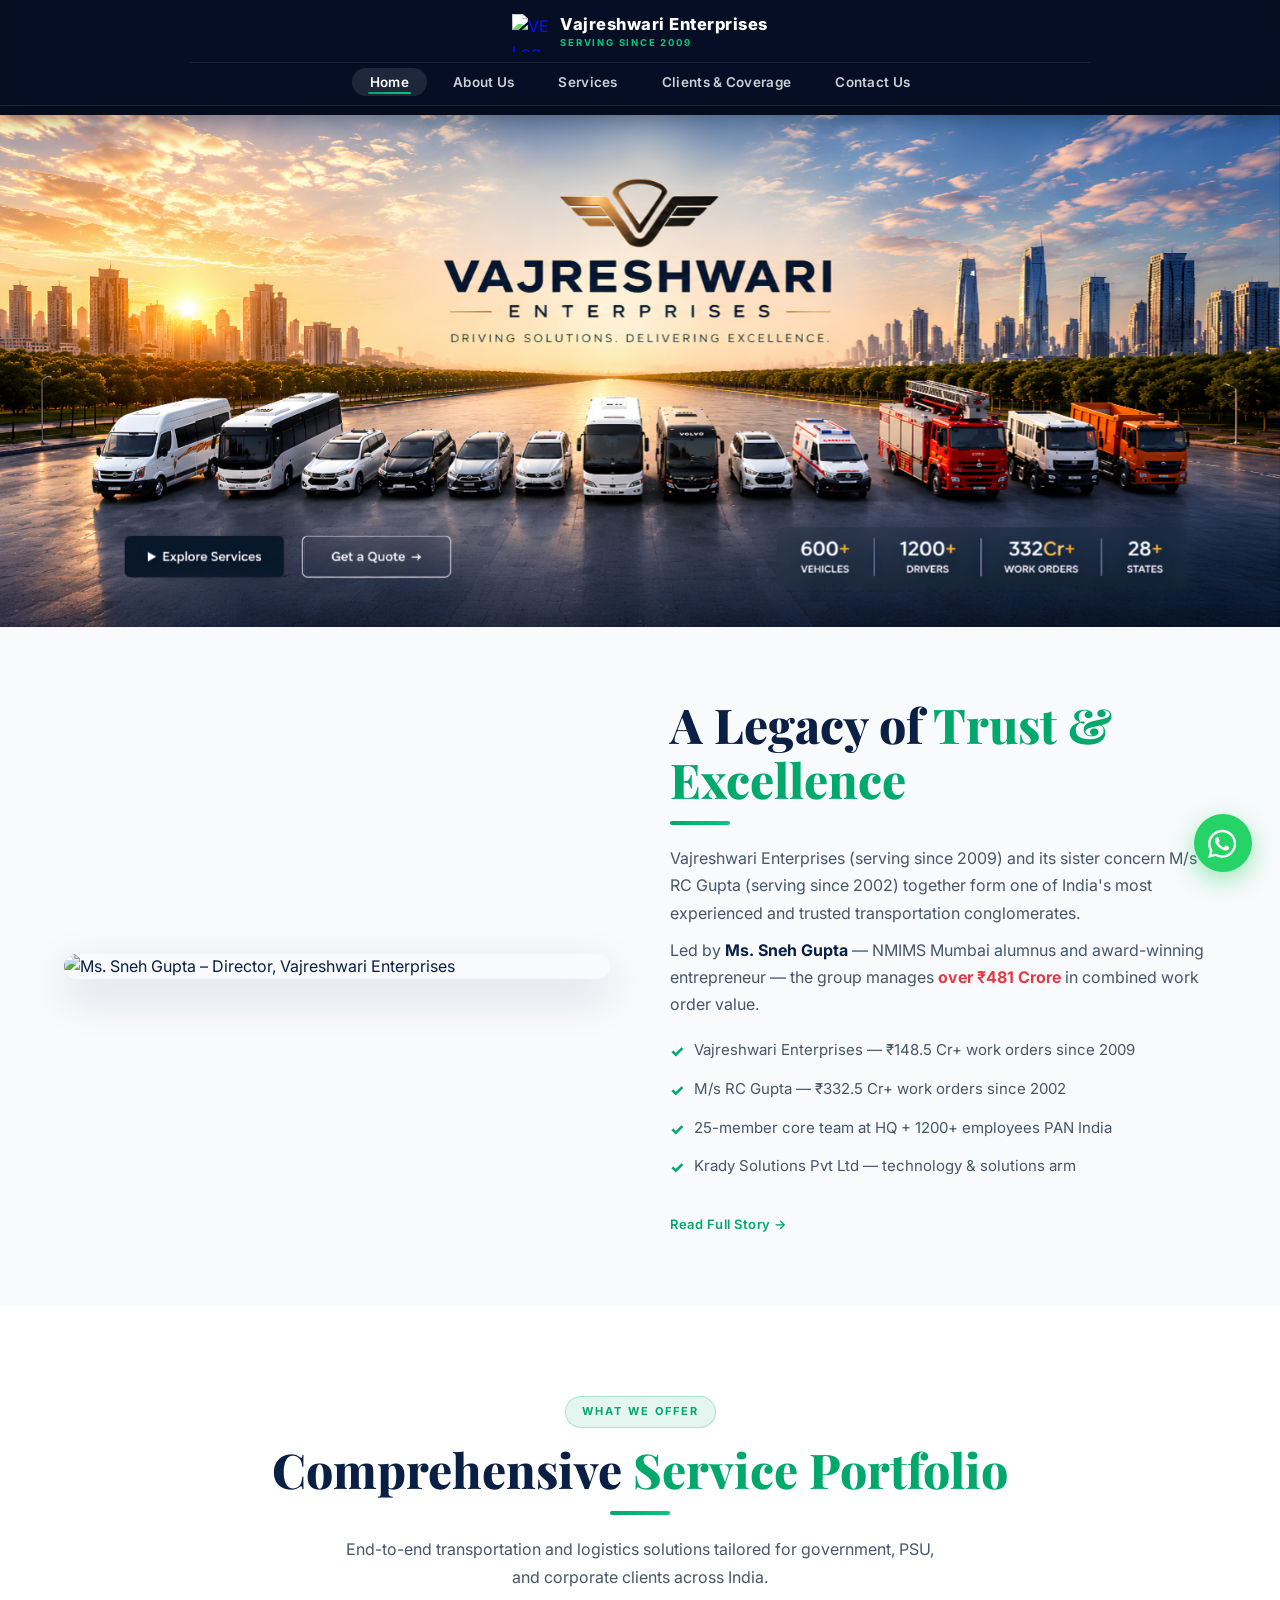
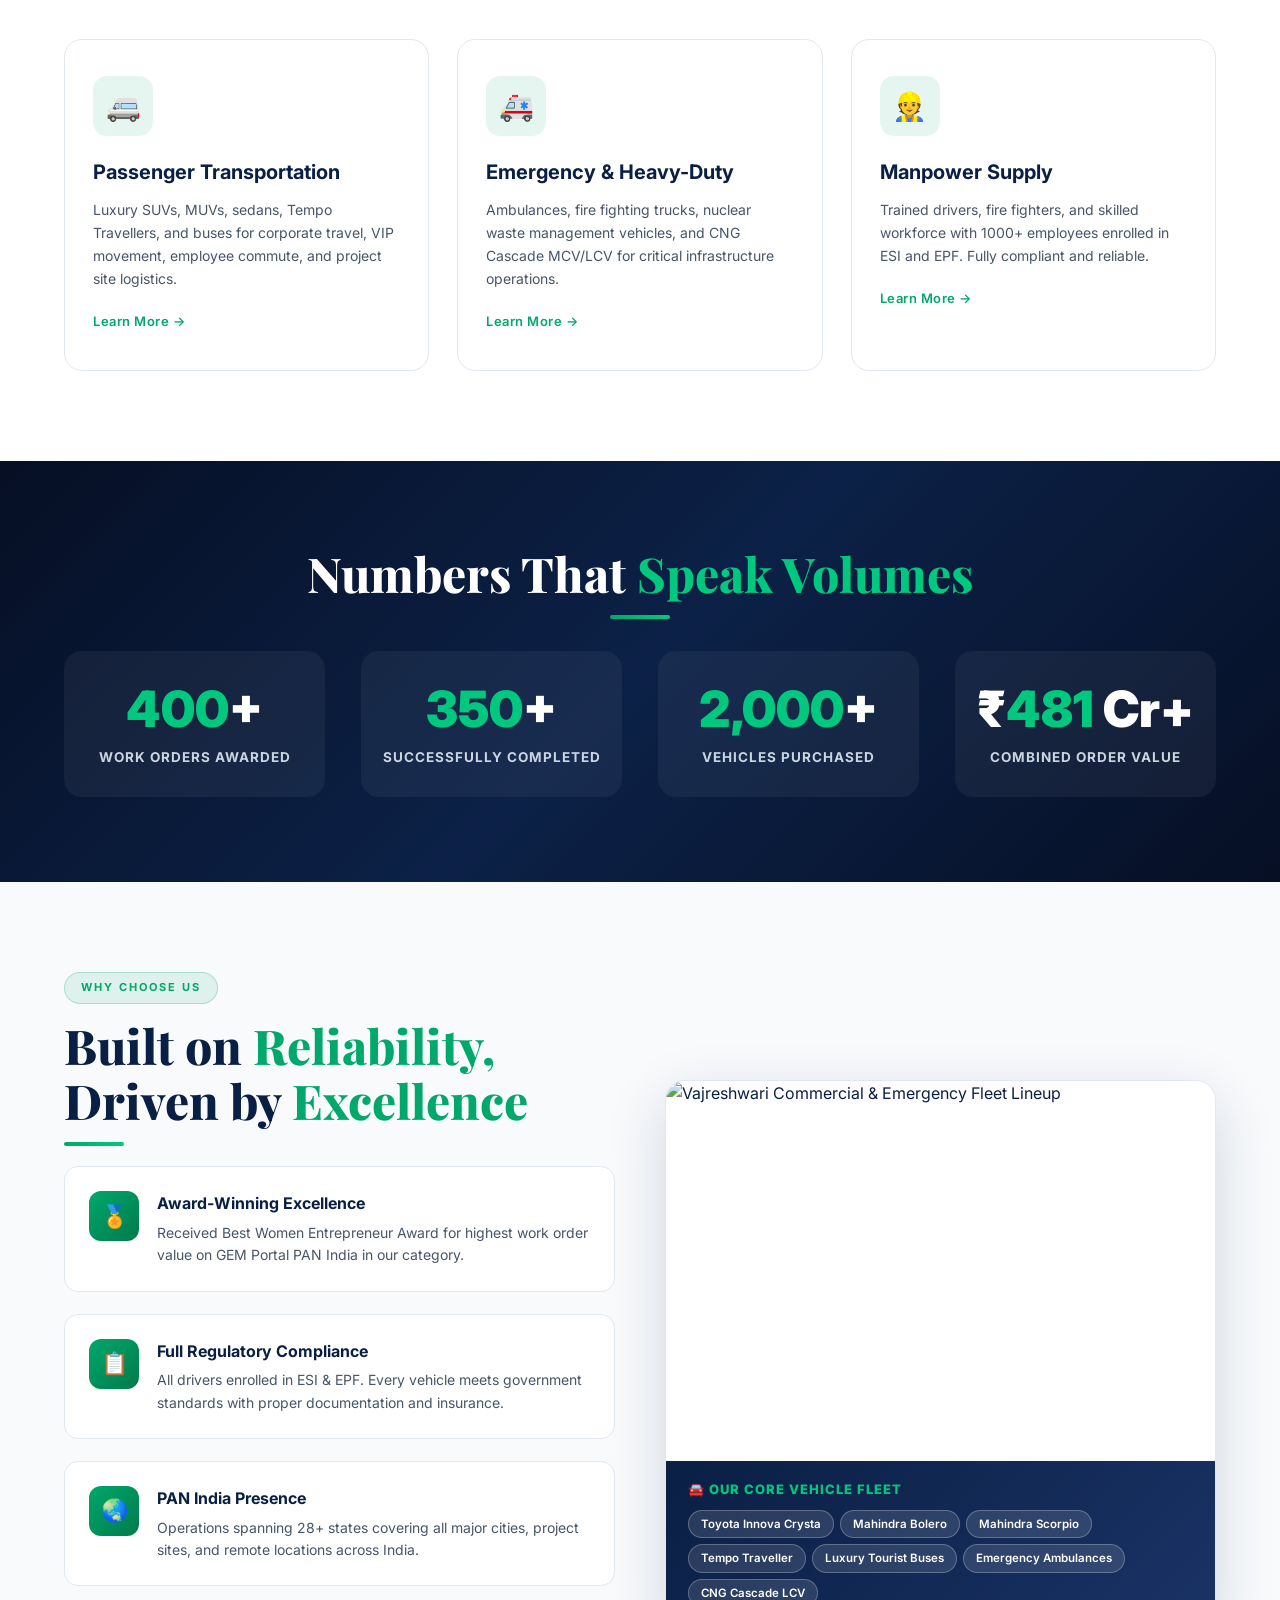
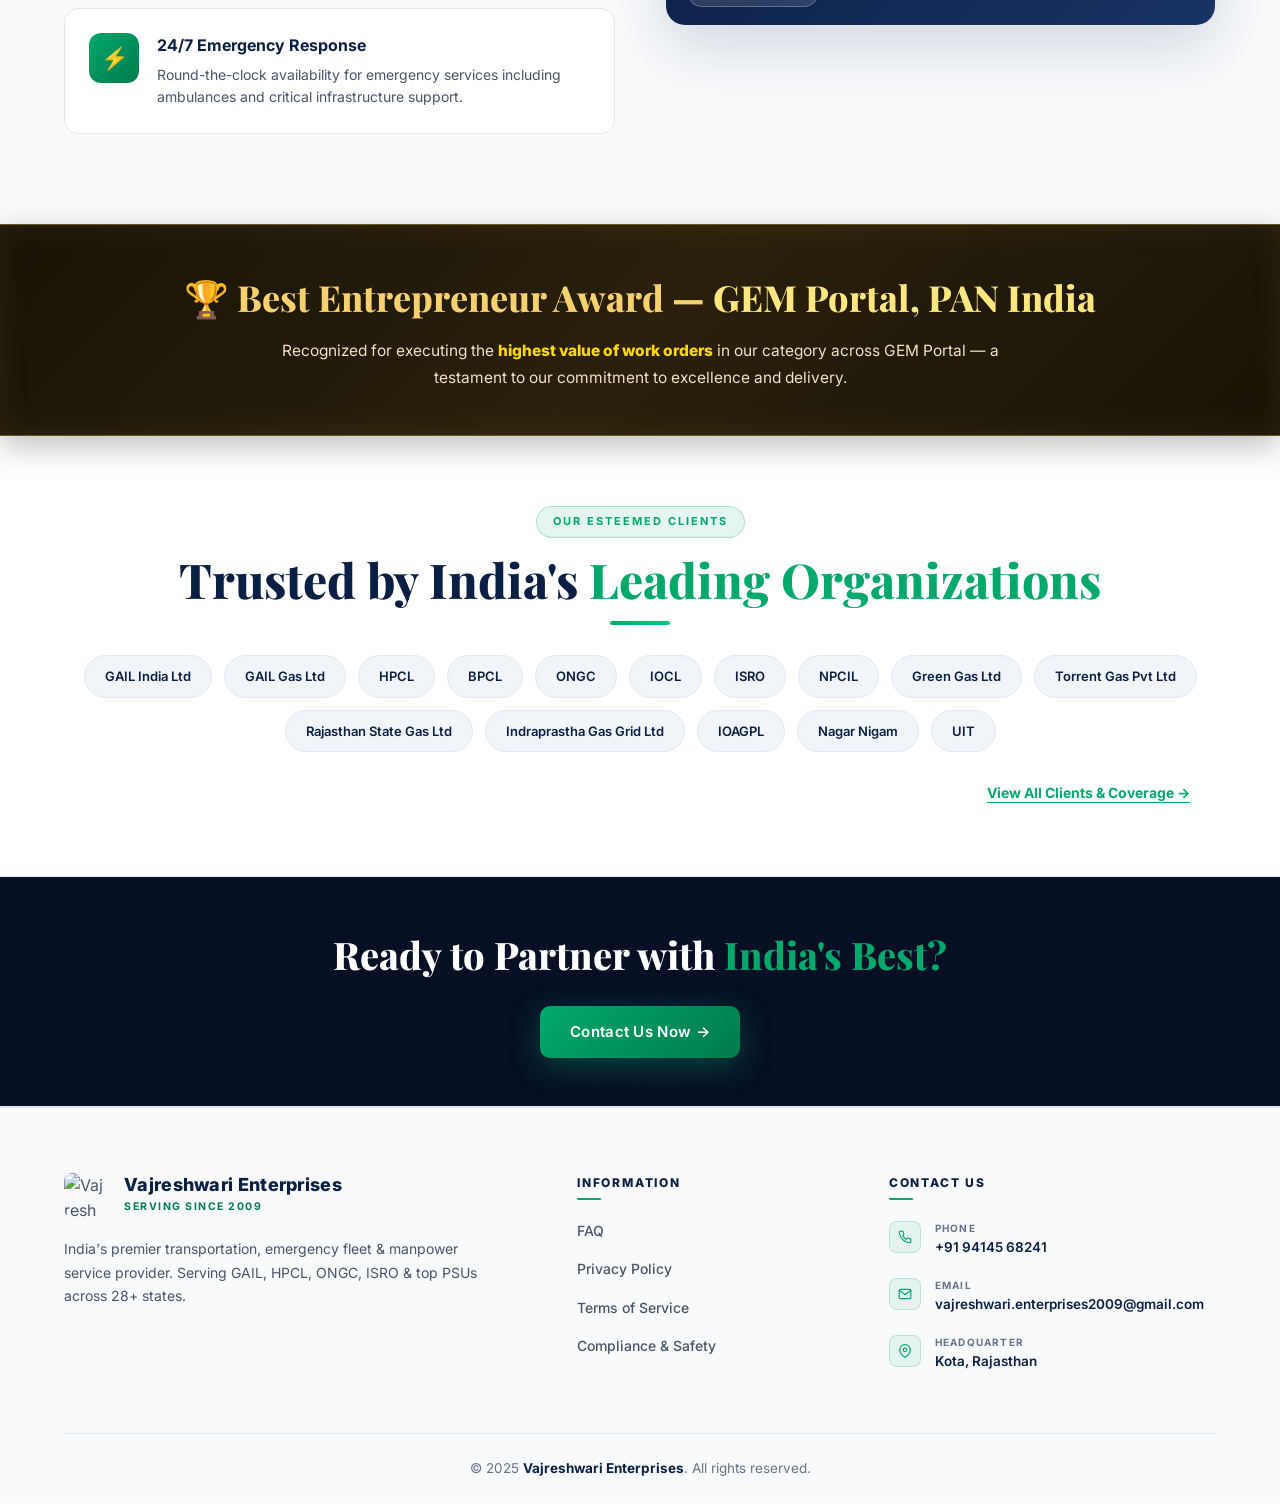
==== commit 332f3cc0: "Implement Executive Mobile Hero layout: full uncropped fleet image in luxury glass frame with mobile" ====
--- a/index.html
+++ b/index.html
@@ -337,6 +337,13 @@
 
 <!-- HERO SHOWCASE -->
 <section class="hero">
+  <!-- Mobile Hero Title Header -->
+  <div class="hero-mobile-header">
+    <div class="hero-mobile-badge">✨ Serving India Since 2009</div>
+    <h1 class="hero-mobile-title">Vajreshwari Enterprises</h1>
+    <p class="hero-mobile-desc">Driving Solutions, Delivering Excellence — PAN India Mobility &amp; Fleet Logistics Partner</p>
+  </div>
+
   <div class="hero-img-container">
     <img src="images/hero_fleet_user.png" alt="Vajreshwari Enterprises – Official Fleet Showcase" class="hero-img-hd"/>
     <div class="hero-hotspots-layer">
@@ -344,6 +351,32 @@
         <a href="services.html" class="hero-hotspot-item" title="Explore Services" aria-label="Explore Services"></a>
         <a href="contact.html" class="hero-hotspot-item" title="Get a Quote" aria-label="Get a Quote"></a>
       </div>
+    </div>
+  </div>
+
+  <!-- Mobile Hero Footer: Stats & CTAs -->
+  <div class="hero-mobile-footer">
+    <div class="hero-mobile-stats">
+      <div class="hm-stat-card">
+        <span class="hms-num">600+</span>
+        <span class="hms-lbl">Vehicles</span>
+      </div>
+      <div class="hm-stat-card">
+        <span class="hms-num">1,200+</span>
+        <span class="hms-lbl">Drivers</span>
+      </div>
+      <div class="hm-stat-card">
+        <span class="hms-num">₹481 Cr+</span>
+        <span class="hms-lbl">Work Orders</span>
+      </div>
+      <div class="hm-stat-card">
+        <span class="hms-num">28+</span>
+        <span class="hms-lbl">States</span>
+      </div>
+    </div>
+    <div class="hero-mobile-btns">
+      <a href="services.html" class="btn btn-primary">Explore Services &rarr;</a>
+      <a href="contact.html" class="btn btn-outline">Request Proposal &rarr;</a>
     </div>
   </div>
 </section>
--- a/styles.css
+++ b/styles.css
@@ -633,8 +633,9 @@
   padding-top: 115px !important;
 }
 
-/* Mobile Hero Content Styling */
-.hero-mobile-content {
+/* Mobile Hero Desktop Defaults (Hidden on Desktop) */
+.hero-mobile-header,
+.hero-mobile-footer {
   display: none;
 }
 
@@ -653,7 +654,11 @@
 }
 
 @media(max-width: 768px) {
-  .hero, .about-hero, .svc-hero, .clients-hero, .contact-hero, .page-hero {
+  .hero {
+    padding: 85px 4% 30px !important;
+    background: linear-gradient(135deg, #060f24 0%, #0c2147 60%, #060f24 100%) !important;
+  }
+  .about-hero, .svc-hero, .clients-hero, .contact-hero, .page-hero {
     padding-top: 85px !important;
   }
   section { padding: 45px 5% !important; }
@@ -665,6 +670,113 @@
   .f-bottom-bar { padding: 20px 0 !important; }
   .form-row { grid-template-columns: 1fr !important; gap: 14px !important; }
   
+  /* Mobile Hero Header */
+  .hero-mobile-header {
+    display: flex !important;
+    flex-direction: column !important;
+    align-items: center !important;
+    text-align: center !important;
+    margin-bottom: 16px !important;
+  }
+  .hero-mobile-badge {
+    display: inline-block !important;
+    background: rgba(0, 168, 107, 0.15) !important;
+    border: 1px solid rgba(0, 168, 107, 0.4) !important;
+    color: #00c97f !important;
+    font-size: 11px !important;
+    font-weight: 800 !important;
+    letter-spacing: 1.5px !important;
+    text-transform: uppercase !important;
+    padding: 4px 14px !important;
+    border-radius: 50px !important;
+    margin-bottom: 10px !important;
+  }
+  .hero-mobile-title {
+    font-family: 'Playfair Display', serif !important;
+    font-size: 26px !important;
+    font-weight: 800 !important;
+    color: #ffffff !important;
+    margin-bottom: 6px !important;
+    line-height: 1.2 !important;
+  }
+  .hero-mobile-desc {
+    font-size: 13.5px !important;
+    color: rgba(255, 255, 255, 0.85) !important;
+    line-height: 1.5 !important;
+    margin-bottom: 0 !important;
+    max-width: 360px !important;
+  }
+
+  /* Uncropped Image Glass Frame */
+  .hero-img-container {
+    border-radius: 16px !important;
+    border: 1px solid rgba(255, 255, 255, 0.12) !important;
+    overflow: hidden !important;
+    box-shadow: 0 12px 35px rgba(0, 0, 0, 0.45) !important;
+    margin-bottom: 16px !important;
+    width: 100% !important;
+    height: auto !important;
+  }
+  .hero-img-hd {
+    width: 100% !important;
+    height: auto !important;
+    object-fit: contain !important;
+    display: block !important;
+  }
+
+  /* Mobile Hero Footer: 2x2 Stats & CTAs */
+  .hero-mobile-footer {
+    display: flex !important;
+    flex-direction: column !important;
+    width: 100% !important;
+  }
+  .hero-mobile-stats {
+    display: grid !important;
+    grid-template-columns: repeat(2, 1fr) !important;
+    gap: 10px !important;
+    width: 100% !important;
+    margin-bottom: 16px !important;
+  }
+  .hm-stat-card {
+    background: rgba(255, 255, 255, 0.04) !important;
+    border: 1px solid rgba(255, 255, 255, 0.12) !important;
+    padding: 12px 10px !important;
+    border-radius: 12px !important;
+    text-align: center !important;
+    display: flex !important;
+    flex-direction: column !important;
+    align-items: center !important;
+    justify-content: center !important;
+  }
+  .hms-num {
+    font-size: 19px !important;
+    font-weight: 900 !important;
+    color: #00c97f !important;
+    line-height: 1 !important;
+    white-space: nowrap !important;
+  }
+  .hms-lbl {
+    font-size: 10.5px !important;
+    font-weight: 700 !important;
+    color: #cbd5e1 !important;
+    text-transform: uppercase !important;
+    margin-top: 3px !important;
+  }
+  .hero-mobile-btns {
+    display: flex !important;
+    flex-direction: column !important;
+    gap: 10px !important;
+    width: 100% !important;
+  }
+  .hero-mobile-btns .btn {
+    width: 100% !important;
+    justify-content: center !important;
+    text-align: center !important;
+    padding: 13px 20px !important;
+    font-size: 14px !important;
+    font-weight: 700 !important;
+  }
+
   /* Hide map floating badges on mobile to prevent side overflow & restore 100% clean grid alignment */
   .map-badge-float {
     display: none !important;
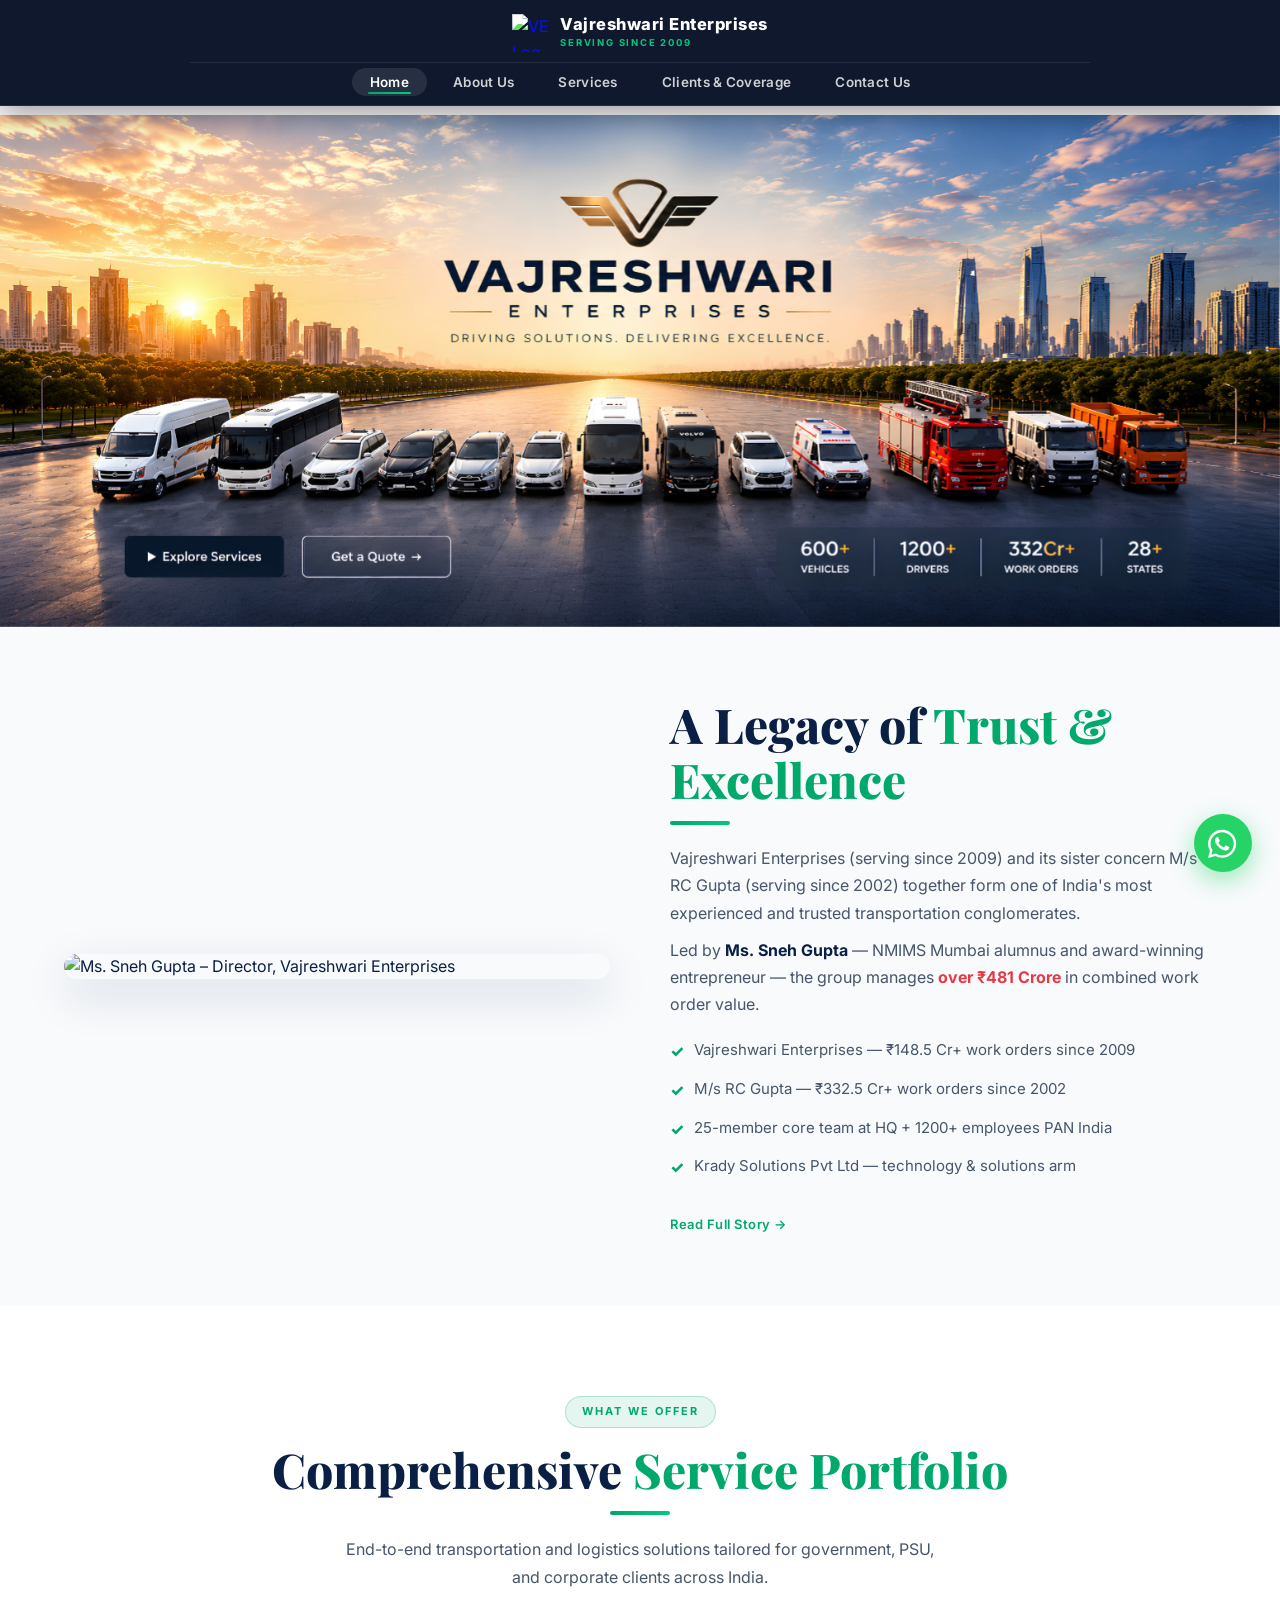
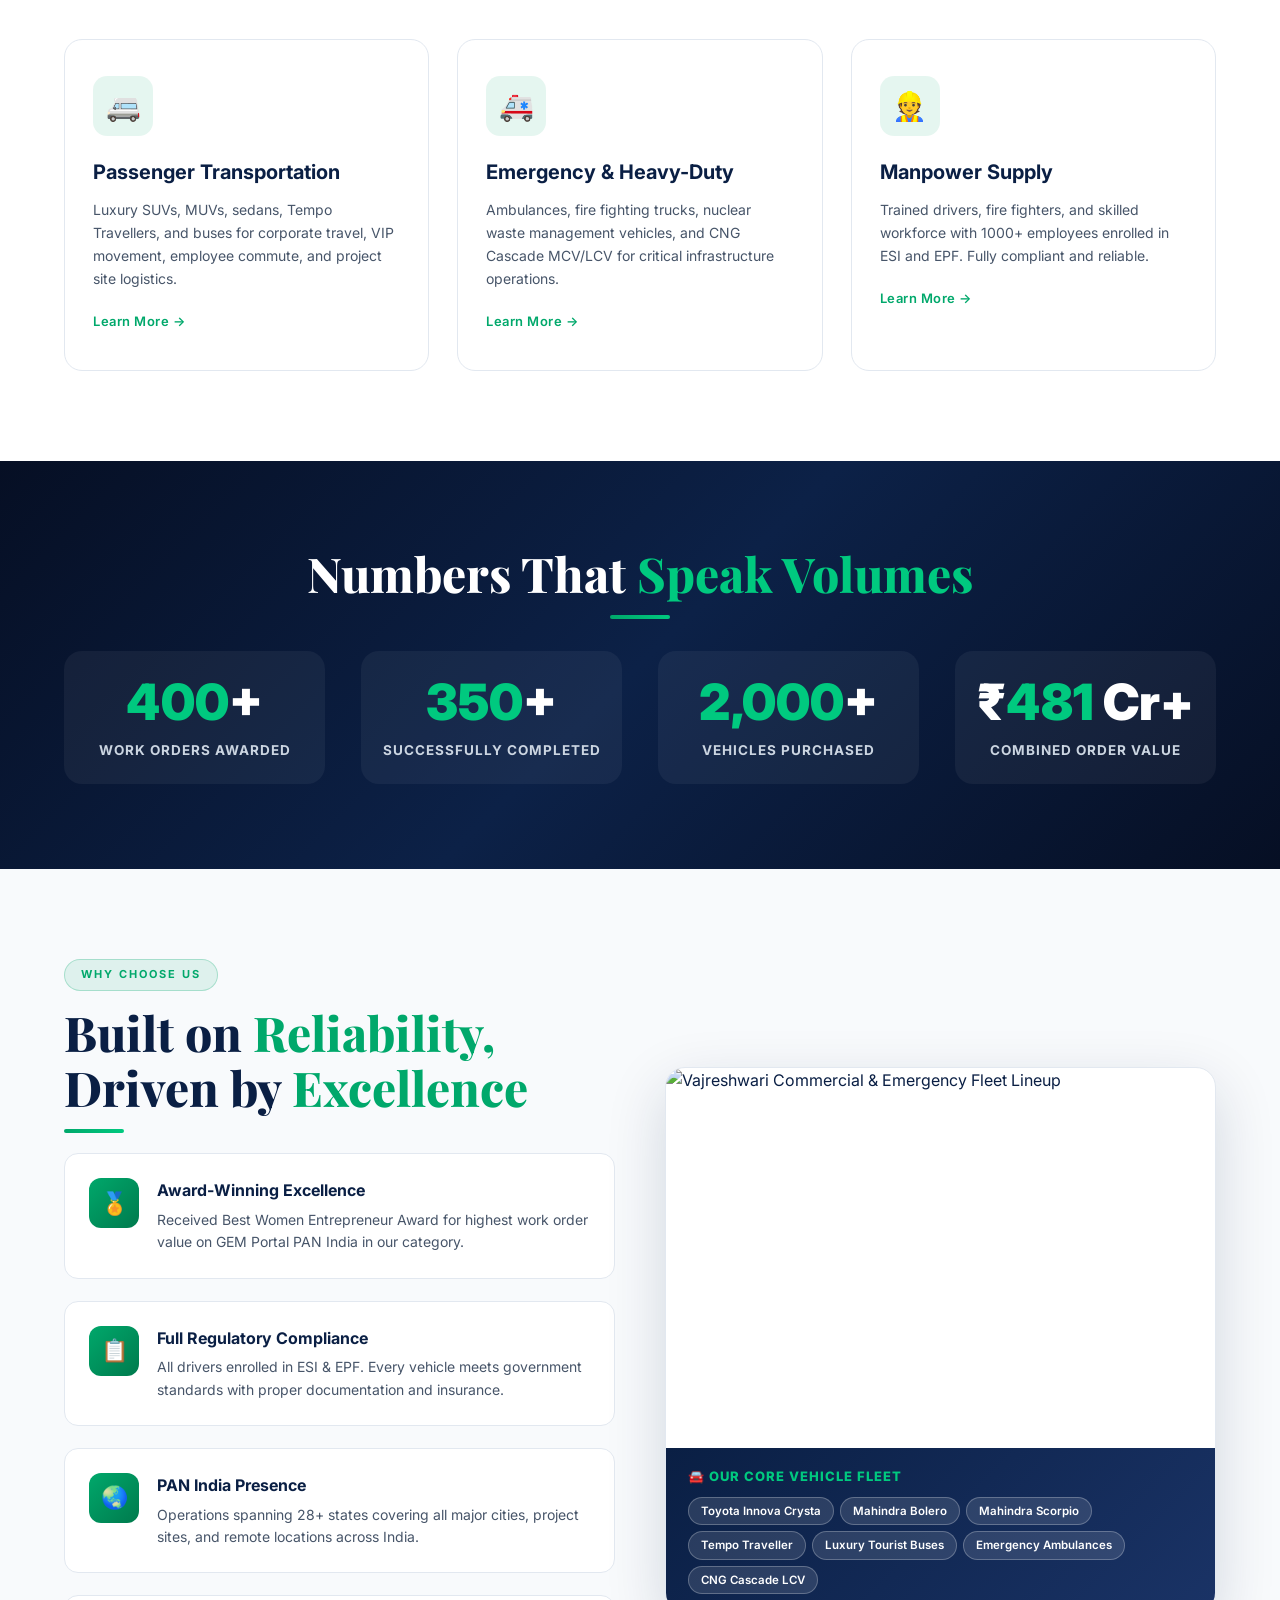
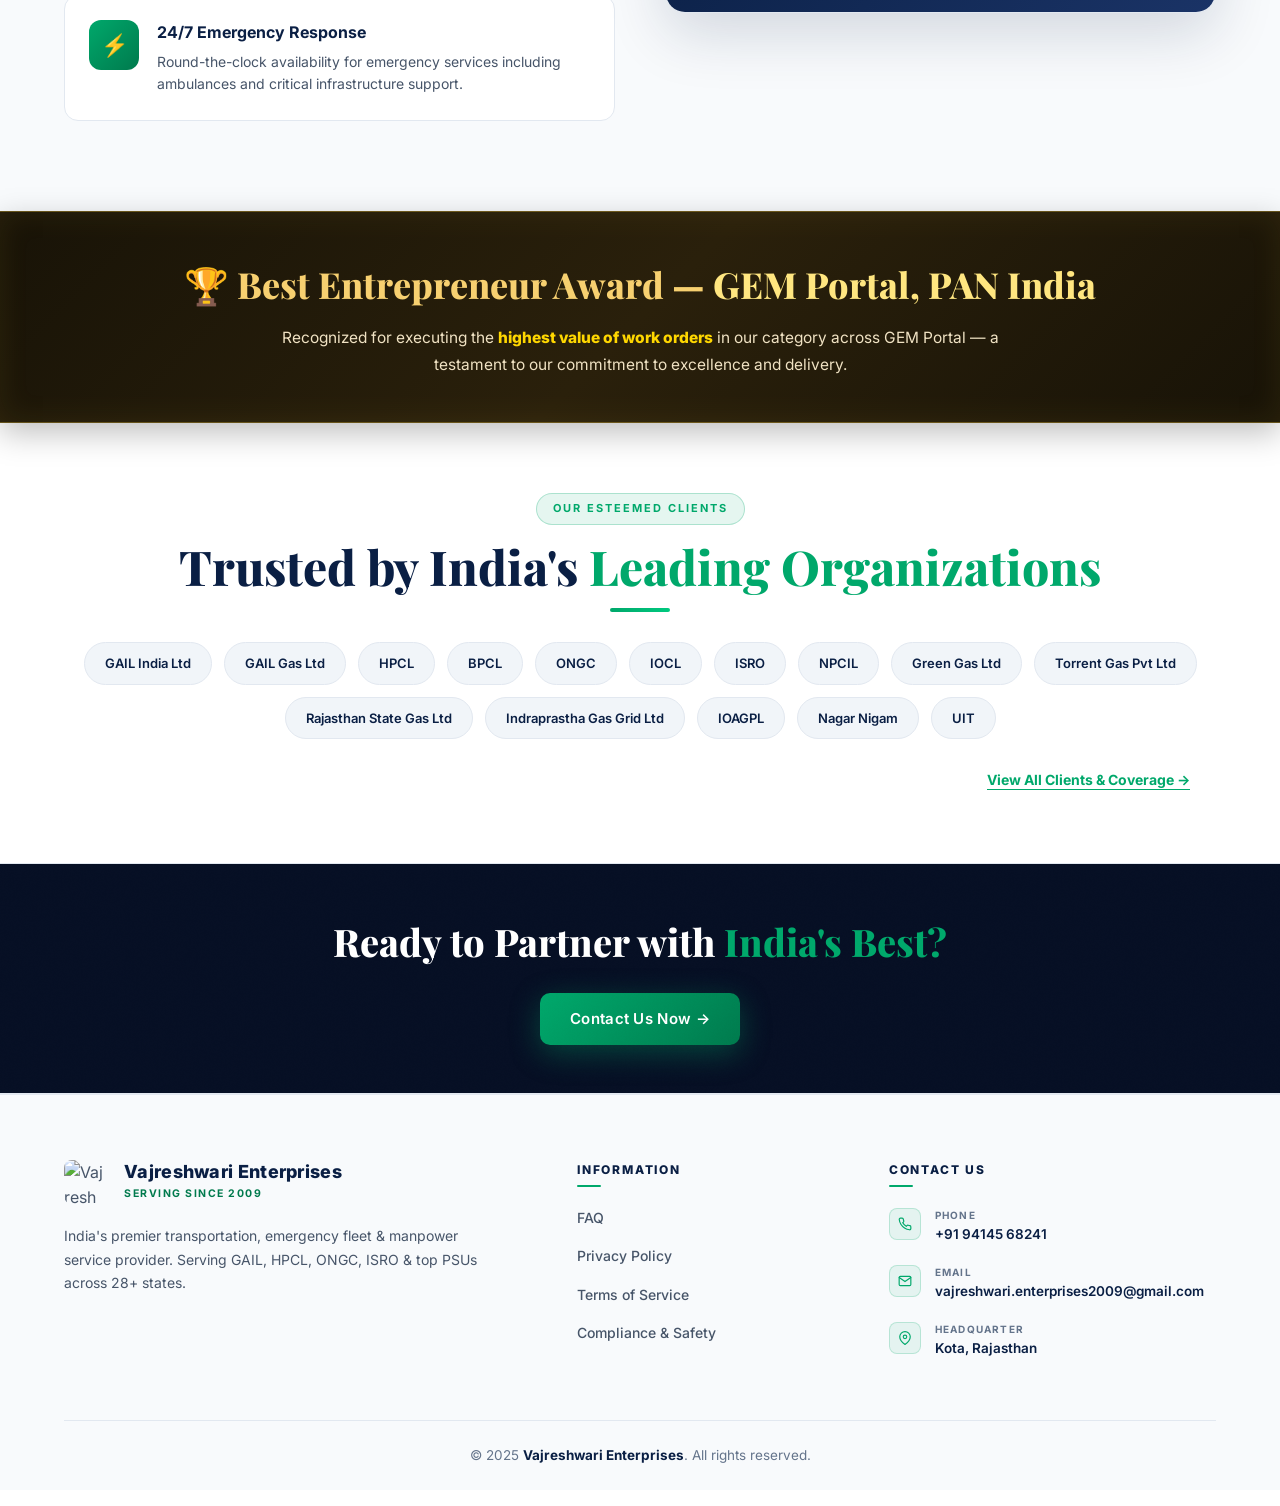
==== commit f2b592fb: "Completely remove dark navy background from hero section and set to clean pure white" ====
--- a/index.html
+++ b/index.html
@@ -14,13 +14,14 @@
 .hero {
   position: relative;
   overflow: hidden;
-  background: transparent;
+  background: #ffffff !important;
+  background-color: #ffffff !important;
   padding: 108px 0 0 0;
   margin-top: 0;
   width: 100%;
 }
 @media(max-width:768px) {
-  .hero { padding-top: 70px; }
+  .hero { padding: 85px 4% 30px !important; background: #ffffff !important; background-color: #ffffff !important; }
 }
 
 .hero-img-container {
--- a/styles.css
+++ b/styles.css
@@ -78,13 +78,20 @@
 }
 
 /* Dark section & card safeguards — guarantees brilliant readable text regardless of theme/browser */
-.stats-section, .cta-section, .hero, .about-hero, .page-hero, .director-card, .map-embed, .achievement-strip {
+.stats-section, .cta-section, .about-hero, .page-hero, .director-card, .map-embed, .achievement-strip {
   background-color: #060f24 !important;
   background: #060f24 !important;
   color: #ffffff !important;
 }
-.stats-section *, .cta-section *, .hero *, .about-hero *, .page-hero *, .director-card *, .map-embed *, .achievement-strip * {
+.stats-section *, .cta-section *, .about-hero *, .page-hero *, .director-card *, .map-embed *, .achievement-strip * {
   forced-color-adjust: none;
+}
+
+/* Hero Section Base Theme — Clean Light Background */
+.hero {
+  background-color: #ffffff !important;
+  background: #ffffff !important;
+  color: #0a1f44 !important;
 }
 .stats-section .section-title, .cta-section h2, .about-hero h1, .page-hero h1, .director-card h4, .director-card .name, .map-embed h3, .ach-card h3 {
   color: #ffffff !important;
@@ -656,7 +663,7 @@
 @media(max-width: 768px) {
   .hero {
     padding: 85px 4% 30px !important;
-    background: linear-gradient(135deg, #060f24 0%, #0c2147 60%, #060f24 100%) !important;
+    background: #ffffff !important;
   }
   .about-hero, .svc-hero, .clients-hero, .contact-hero, .page-hero {
     padding-top: 85px !important;
@@ -670,7 +677,7 @@
   .f-bottom-bar { padding: 20px 0 !important; }
   .form-row { grid-template-columns: 1fr !important; gap: 14px !important; }
   
-  /* Mobile Hero Header */
+  /* Mobile Hero Header - Clean Light Theme */
   .hero-mobile-header {
     display: flex !important;
     flex-direction: column !important;
@@ -680,14 +687,14 @@
   }
   .hero-mobile-badge {
     display: inline-block !important;
-    background: rgba(0, 168, 107, 0.15) !important;
-    border: 1px solid rgba(0, 168, 107, 0.4) !important;
-    color: #00c97f !important;
+    background: rgba(0, 168, 107, 0.08) !important;
+    border: 1px solid rgba(0, 168, 107, 0.25) !important;
+    color: #007a4d !important;
     font-size: 11px !important;
     font-weight: 800 !important;
     letter-spacing: 1.5px !important;
     text-transform: uppercase !important;
-    padding: 4px 14px !important;
+    padding: 5px 16px !important;
     border-radius: 50px !important;
     margin-bottom: 10px !important;
   }
@@ -695,27 +702,28 @@
     font-family: 'Playfair Display', serif !important;
     font-size: 26px !important;
     font-weight: 800 !important;
-    color: #ffffff !important;
+    color: #0a1f44 !important;
     margin-bottom: 6px !important;
     line-height: 1.2 !important;
   }
   .hero-mobile-desc {
     font-size: 13.5px !important;
-    color: rgba(255, 255, 255, 0.85) !important;
+    color: #475569 !important;
     line-height: 1.5 !important;
     margin-bottom: 0 !important;
     max-width: 360px !important;
   }
 
-  /* Uncropped Image Glass Frame */
+  /* Uncropped Image Clean Light Card Frame */
   .hero-img-container {
     border-radius: 16px !important;
-    border: 1px solid rgba(255, 255, 255, 0.12) !important;
+    border: 1px solid #e2e8f0 !important;
     overflow: hidden !important;
-    box-shadow: 0 12px 35px rgba(0, 0, 0, 0.45) !important;
+    box-shadow: 0 10px 30px rgba(10, 31, 68, 0.08) !important;
     margin-bottom: 16px !important;
     width: 100% !important;
     height: auto !important;
+    background: #ffffff !important;
   }
   .hero-img-hd {
     width: 100% !important;
@@ -738,8 +746,8 @@
     margin-bottom: 16px !important;
   }
   .hm-stat-card {
-    background: rgba(255, 255, 255, 0.04) !important;
-    border: 1px solid rgba(255, 255, 255, 0.12) !important;
+    background: #f8fafc !important;
+    border: 1px solid #e2e8f0 !important;
     padding: 12px 10px !important;
     border-radius: 12px !important;
     text-align: center !important;
@@ -747,18 +755,19 @@
     flex-direction: column !important;
     align-items: center !important;
     justify-content: center !important;
+    box-shadow: 0 2px 8px rgba(10, 31, 68, 0.03) !important;
   }
   .hms-num {
     font-size: 19px !important;
     font-weight: 900 !important;
-    color: #00c97f !important;
+    color: #00a86b !important;
     line-height: 1 !important;
     white-space: nowrap !important;
   }
   .hms-lbl {
     font-size: 10.5px !important;
     font-weight: 700 !important;
-    color: #cbd5e1 !important;
+    color: #0a1f44 !important;
     text-transform: uppercase !important;
     margin-top: 3px !important;
   }
@@ -775,6 +784,11 @@
     padding: 13px 20px !important;
     font-size: 14px !important;
     font-weight: 700 !important;
+  }
+  .hero-mobile-btns .btn-outline {
+    background: #ffffff !important;
+    border: 1.5px solid #0a1f44 !important;
+    color: #0a1f44 !important;
   }
 
   /* Hide map floating badges on mobile to prevent side overflow & restore 100% clean grid alignment */
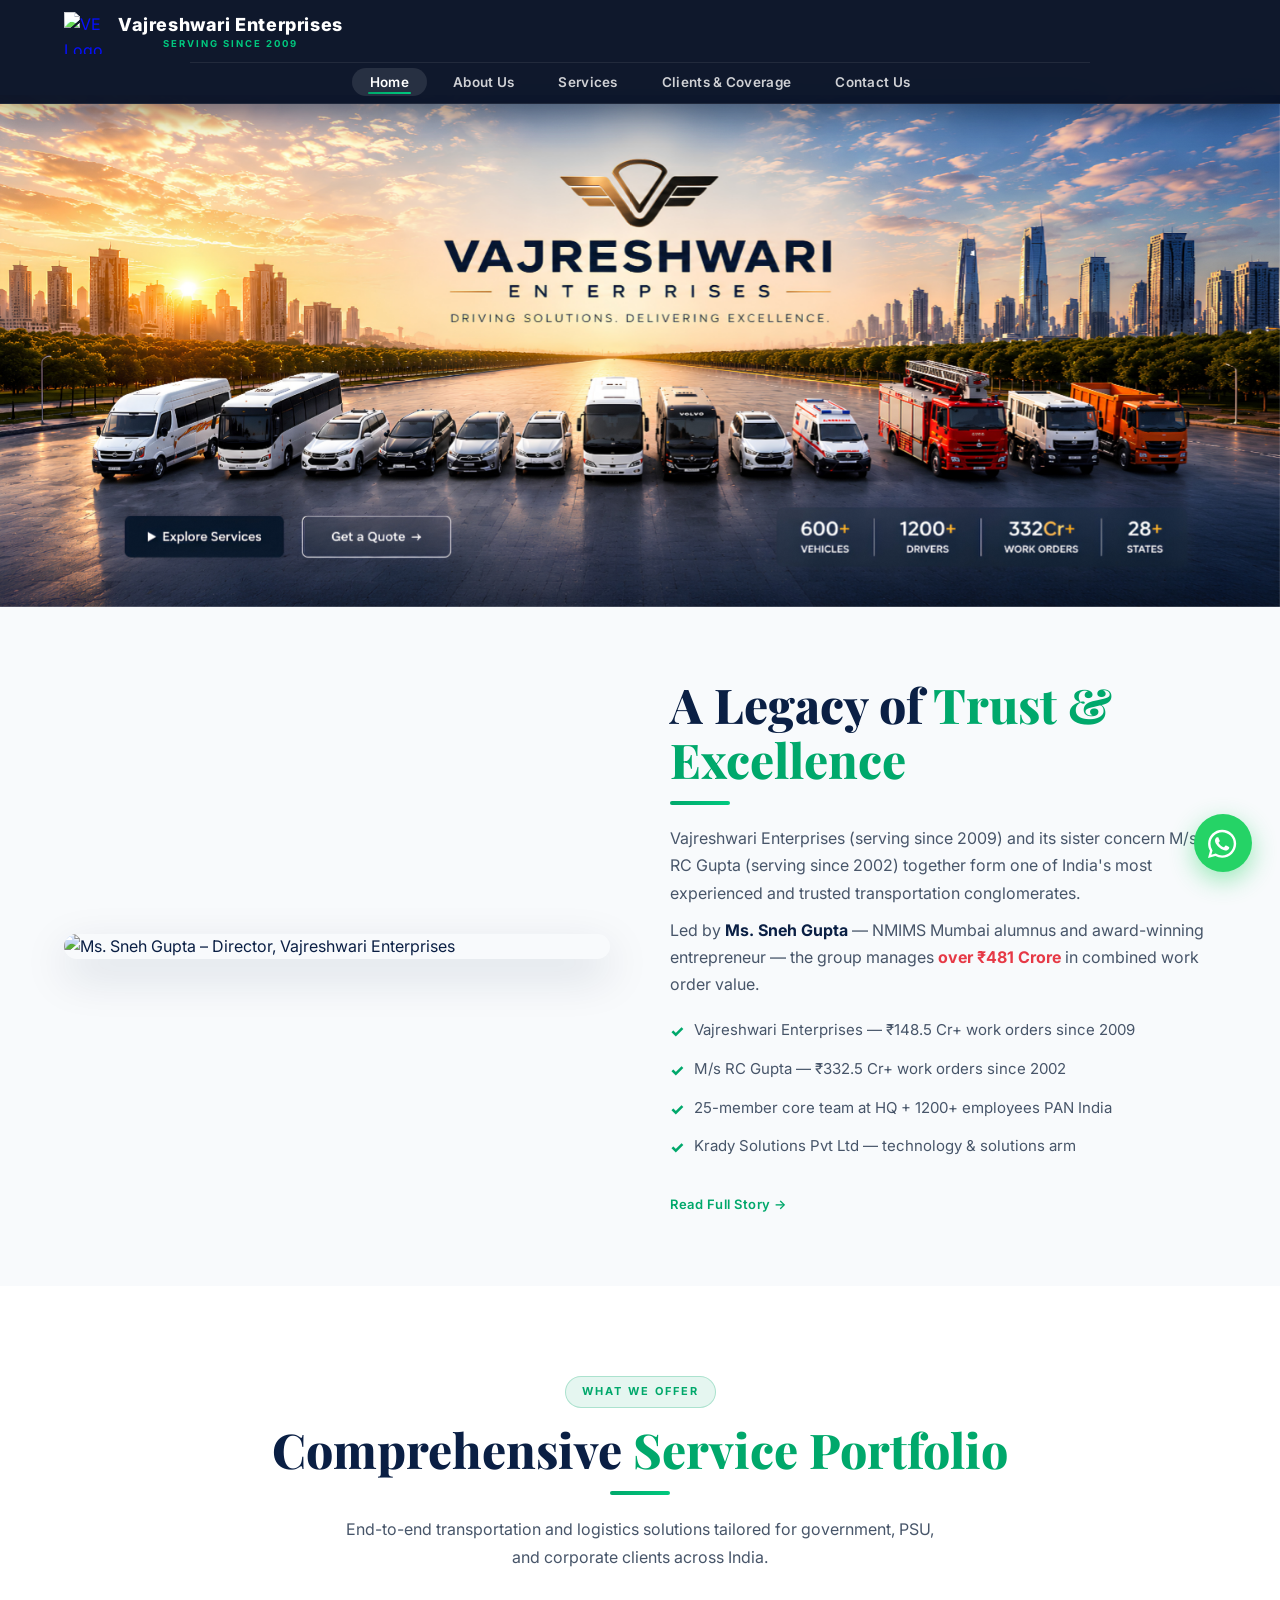
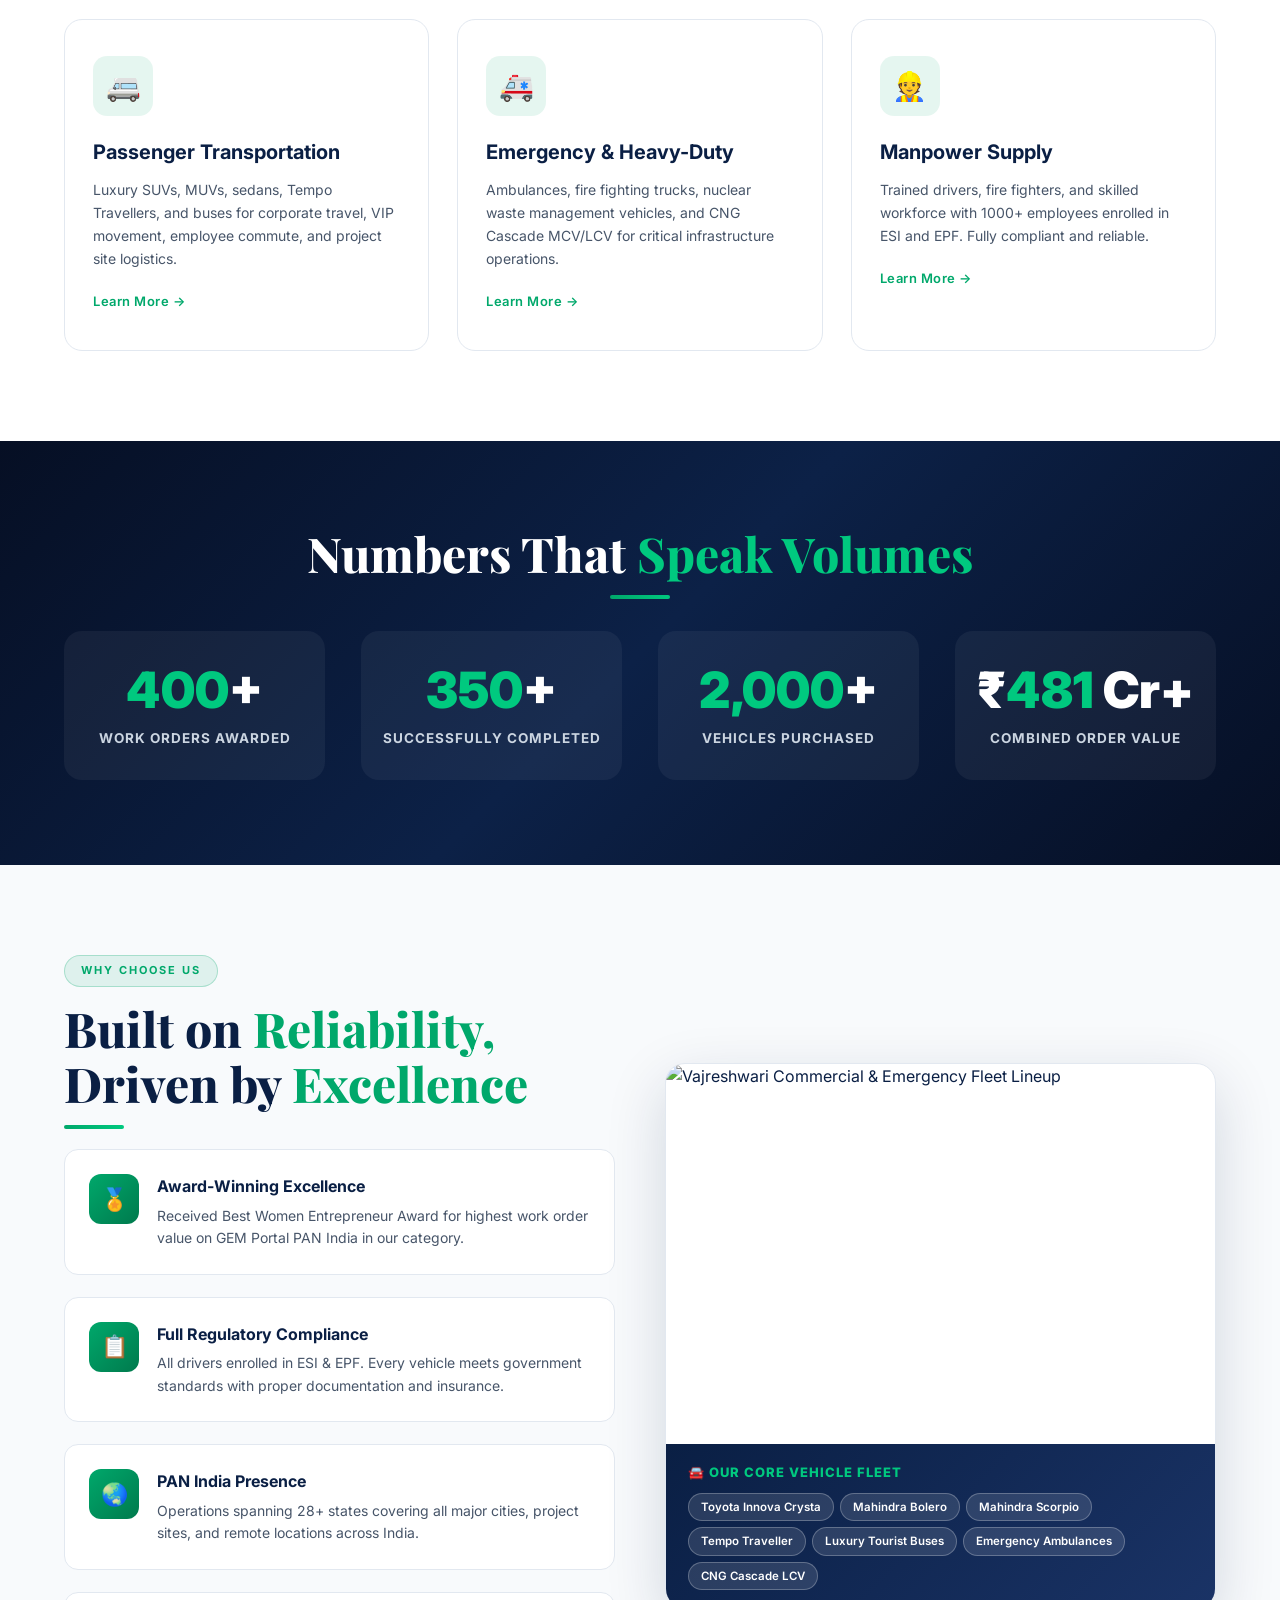
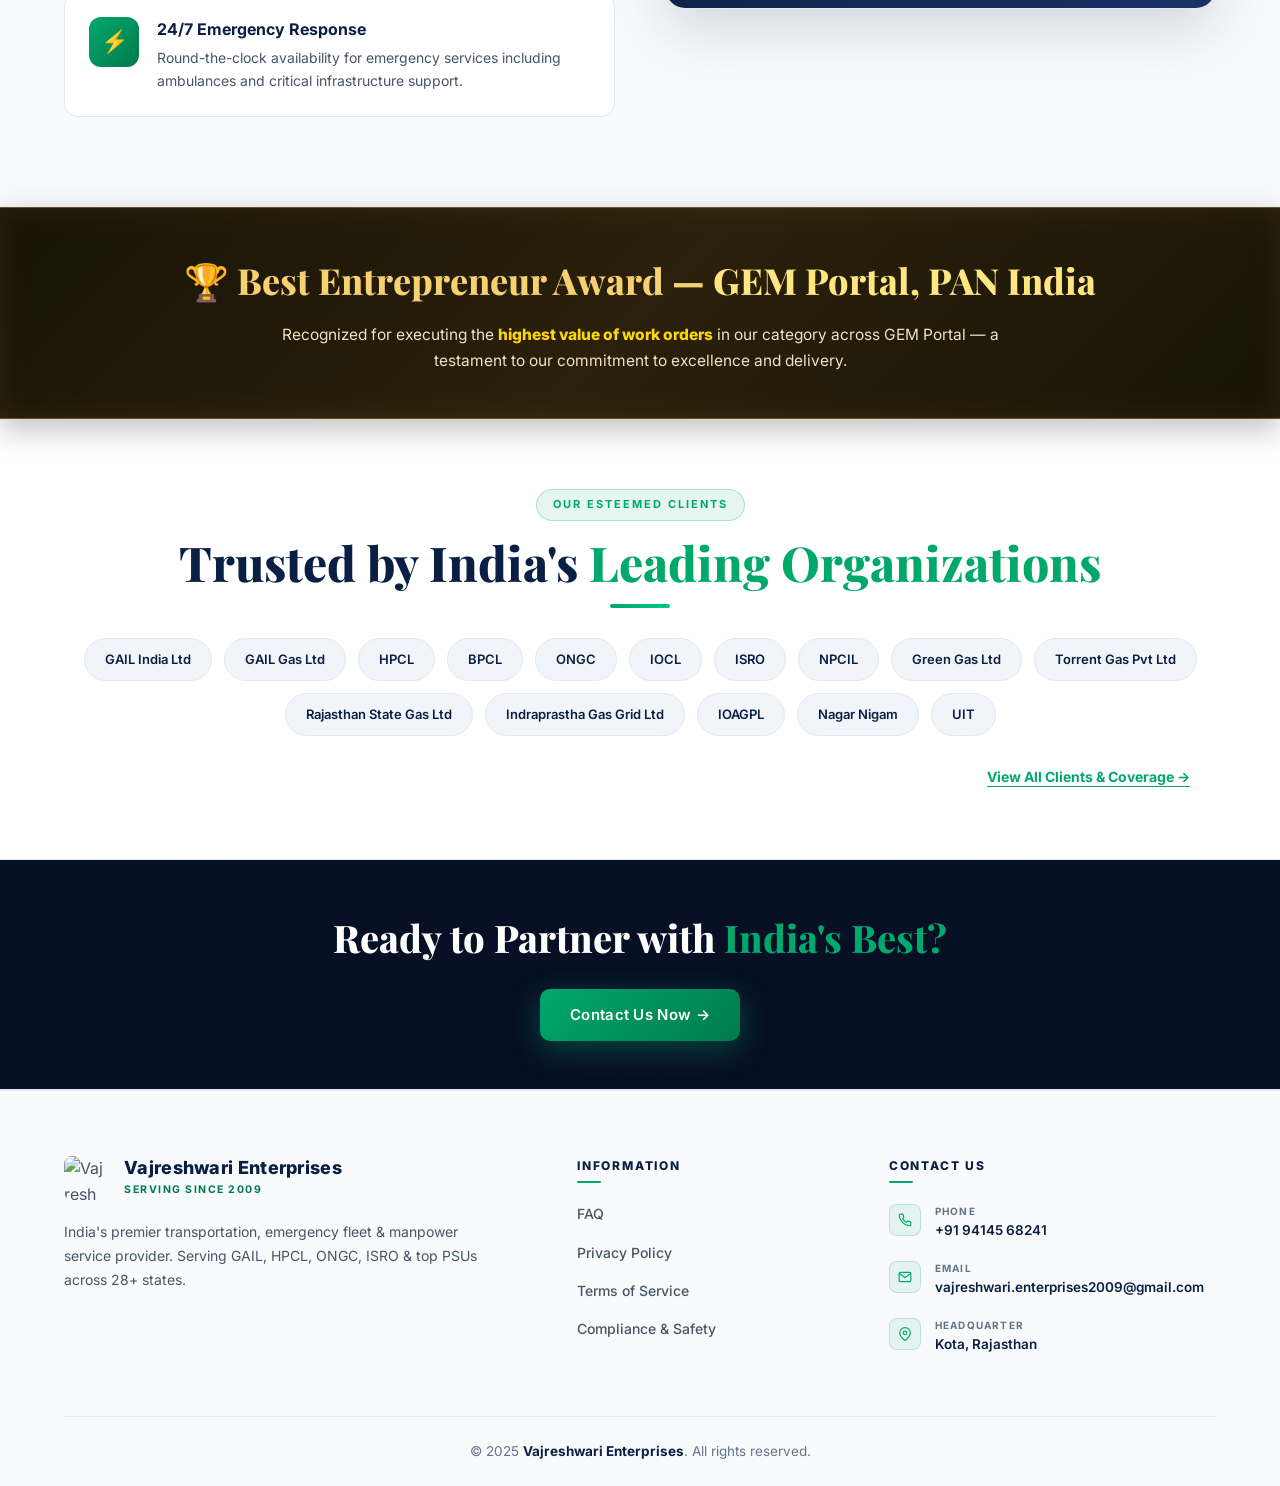
==== commit f937314c: "Remove top text block on mobile hero, remove PC navbar white gap, and set PC navbar logo on far-left" ====
--- a/index.html
+++ b/index.html
@@ -16,12 +16,12 @@
   overflow: hidden;
   background: #ffffff !important;
   background-color: #ffffff !important;
-  padding: 108px 0 0 0;
-  margin-top: 0;
+  padding: 95px 0 0 0 !important;
+  margin-top: 0 !important;
   width: 100%;
 }
 @media(max-width:768px) {
-  .hero { padding: 85px 4% 30px !important; background: #ffffff !important; background-color: #ffffff !important; }
+  .hero { padding: 75px 4% 24px !important; background: #ffffff !important; background-color: #ffffff !important; }
 }
 
 .hero-img-container {
@@ -338,13 +338,6 @@
 
 <!-- HERO SHOWCASE -->
 <section class="hero">
-  <!-- Mobile Hero Title Header -->
-  <div class="hero-mobile-header">
-    <div class="hero-mobile-badge">✨ Serving India Since 2009</div>
-    <h1 class="hero-mobile-title">Vajreshwari Enterprises</h1>
-    <p class="hero-mobile-desc">Driving Solutions, Delivering Excellence — PAN India Mobility &amp; Fleet Logistics Partner</p>
-  </div>
-
   <div class="hero-img-container">
     <img src="images/hero_fleet_user.png" alt="Vajreshwari Enterprises – Official Fleet Showcase" class="hero-img-hd"/>
     <div class="hero-hotspots-layer">
--- a/styles.css
+++ b/styles.css
@@ -188,40 +188,75 @@
   box-shadow: 0 12px 35px rgba(0, 0, 0, 0.6);
 }
 
-/* ROW 1: FAR LEFT LOGO IMAGE & COMPANY NAME */
-.nav-logo {
-  display: flex !important;
-  align-items: center !important;
-  justify-content: flex-start !important;
-  position: relative !important;
-  text-decoration: none !important;
-  gap: 10px !important;
-}
-.nav-logo img, .nav-logo .logo-icon {
-  position: static !important;
-  transform: none !important;
-  top: auto !important;
-  left: auto !important;
-  mix-blend-mode: screen;
-  filter: brightness(1.2) contrast(1.1);
-  border-radius: 0 !important;
-  background: transparent !important;
-  height: 38px !important;
-  width: 38px !important;
-  flex-shrink: 0 !important;
-}
-.logo-icon {
-  width: 42px; height: 42px;
-  background: linear-gradient(135deg, #007a4d, #00a86b);
-  border-radius: 10px; display: flex; align-items: center; justify-content: center;
-  font-size: 15px; font-weight: 900; color: white; letter-spacing: -0.5px;
-  transition: var(--transition);
-  box-shadow: 0 4px 14px rgba(0, 168, 107, 0.4);
-}
-.nav-logo:hover .logo-icon { transform: rotate(-5deg) scale(1.08); }
-.logo-text { display: flex !important; flex-direction: column !important; text-align: left !important; margin: 0 !important; }
-.logo-name { font-size: 16.5px !important; font-weight: 800 !important; color: #ffffff !important; letter-spacing: 0.5px !important; line-height: 1.1 !important; white-space: nowrap !important; }
-.logo-sub { font-size: 9.5px !important; color: #00c97f !important; font-weight: 700 !important; letter-spacing: 1.8px !important; text-transform: uppercase !important; margin-top: 2px !important; white-space: nowrap !important; }
+/* ROW 1: FAR LEFT LOGO IMAGE & CENTERED SUB-TEXT ON PC */
+@media (min-width: 769px) {
+  nav {
+    position: fixed; top: 0; left: 0; right: 0; z-index: 1000;
+    padding: 12px 5% 8px;
+    display: flex;
+    flex-direction: column;
+    align-items: center;
+    justify-content: center;
+    gap: 8px;
+    background: rgba(6, 15, 36, 0.96);
+    backdrop-filter: blur(20px) saturate(180%);
+    -webkit-backdrop-filter: blur(20px) saturate(180%);
+    border-bottom: 1px solid rgba(255, 255, 255, 0.08);
+    box-shadow: 0 8px 30px rgba(0, 0, 0, 0.4);
+    transition: var(--transition);
+  }
+  .nav-logo {
+    display: flex !important;
+    align-items: center !important;
+    justify-content: flex-start !important;
+    margin-right: auto !important;
+    margin-left: 0 !important;
+    position: relative !important;
+    text-decoration: none !important;
+    gap: 12px !important;
+    width: auto !important;
+  }
+  .nav-logo img, .nav-logo .logo-icon {
+    position: static !important;
+    transform: none !important;
+    top: auto !important;
+    left: auto !important;
+    mix-blend-mode: screen;
+    filter: brightness(1.2) contrast(1.1);
+    border-radius: 0 !important;
+    background: transparent !important;
+    height: 42px !important;
+    width: 42px !important;
+    flex-shrink: 0 !important;
+  }
+  .logo-text {
+    display: flex !important;
+    flex-direction: column !important;
+    align-items: center !important;
+    text-align: center !important;
+    margin: 0 !important;
+  }
+  .logo-name {
+    font-size: 18px !important;
+    font-weight: 800 !important;
+    color: #ffffff !important;
+    letter-spacing: 0.6px !important;
+    line-height: 1.1 !important;
+    text-align: center !important;
+    white-space: nowrap !important;
+  }
+  .logo-sub {
+    font-size: 9.5px !important;
+    color: #00c97f !important;
+    font-weight: 700 !important;
+    letter-spacing: 2px !important;
+    text-transform: uppercase !important;
+    margin-top: 2px !important;
+    text-align: center !important;
+    width: 100% !important;
+    white-space: nowrap !important;
+  }
+}
 
 /* ROW 2: CENTERED NAVIGATION LINKS ROW IN NEXT LINE */
 .nav-links {
@@ -636,8 +671,12 @@
 }
 
 /* Force clearance for fixed top navbar across all top heroes & sections */
-.hero, .about-hero, .svc-hero, .clients-hero, .contact-hero, .page-hero {
-  padding-top: 115px !important;
+.hero {
+  padding-top: 95px !important;
+  margin-top: 0 !important;
+}
+.about-hero, .svc-hero, .clients-hero, .contact-hero, .page-hero {
+  padding-top: 110px !important;
 }
 
 /* Mobile Hero Desktop Defaults (Hidden on Desktop) */
